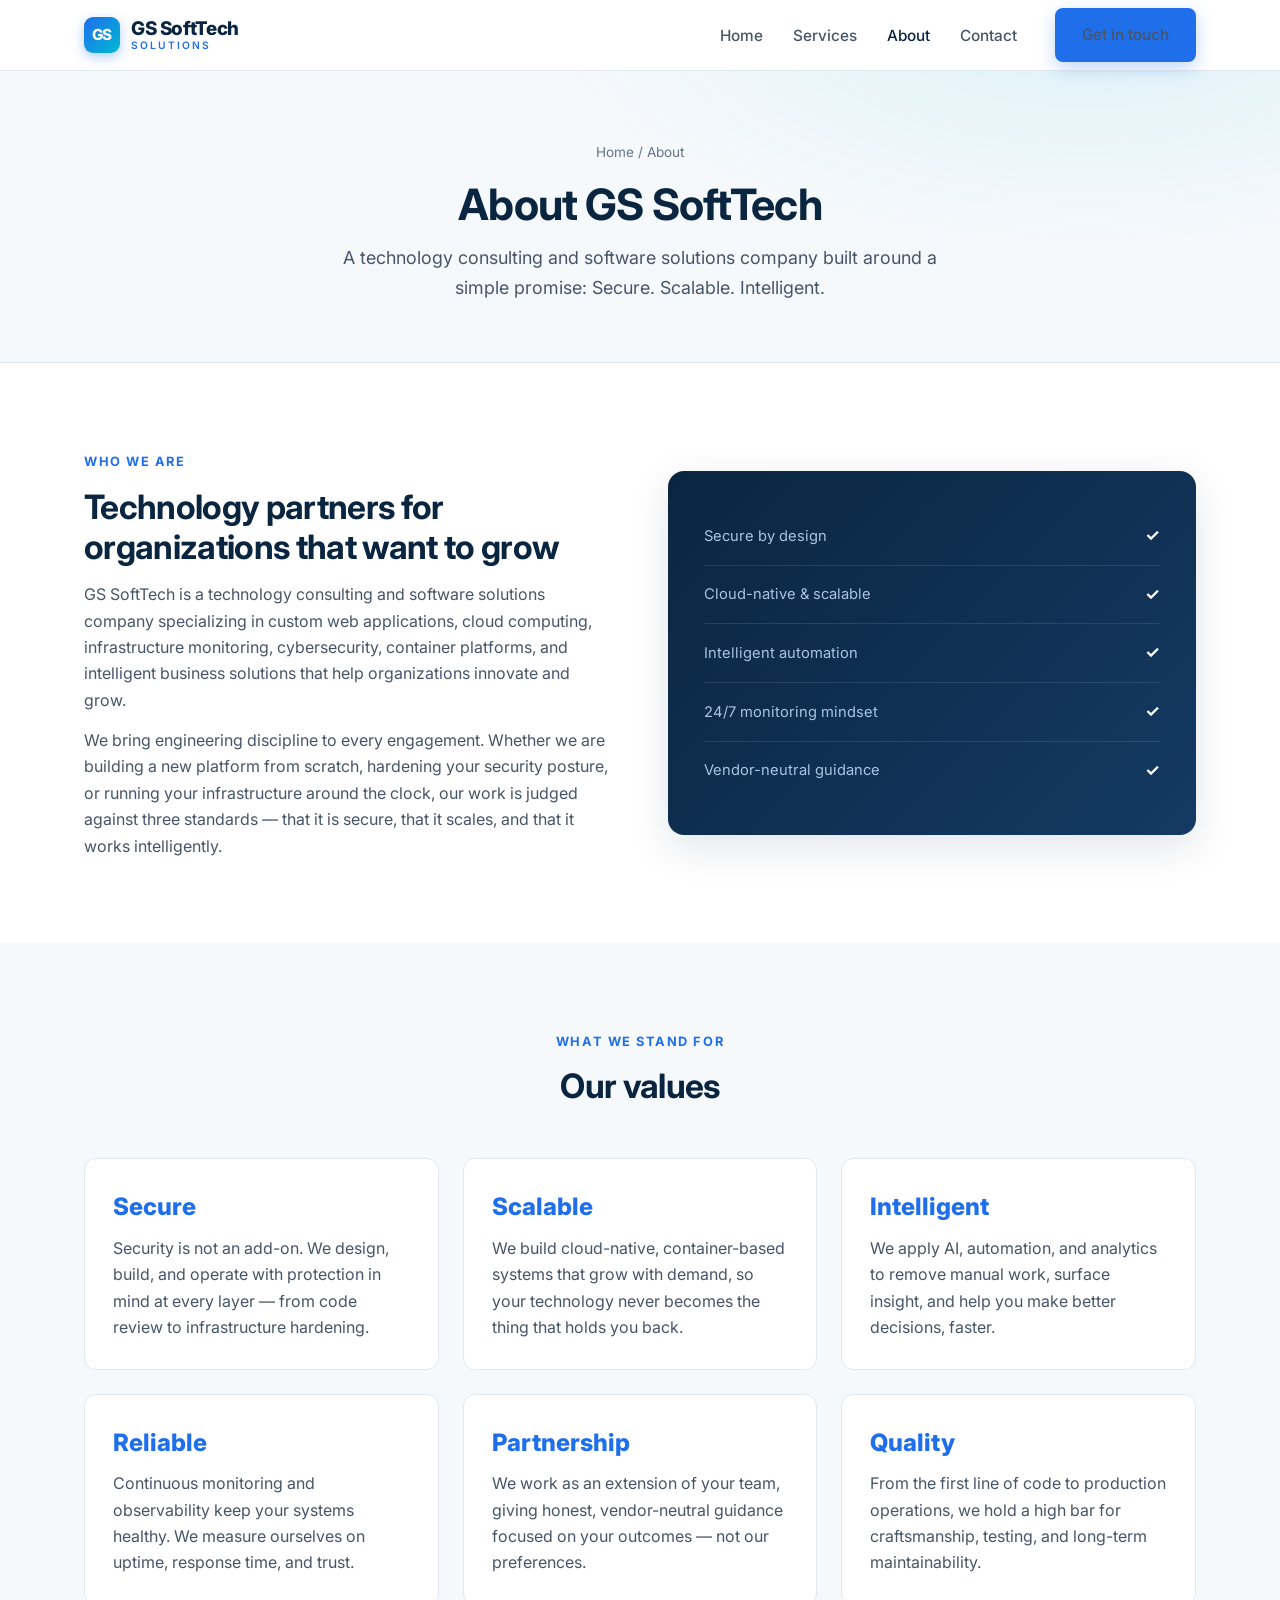
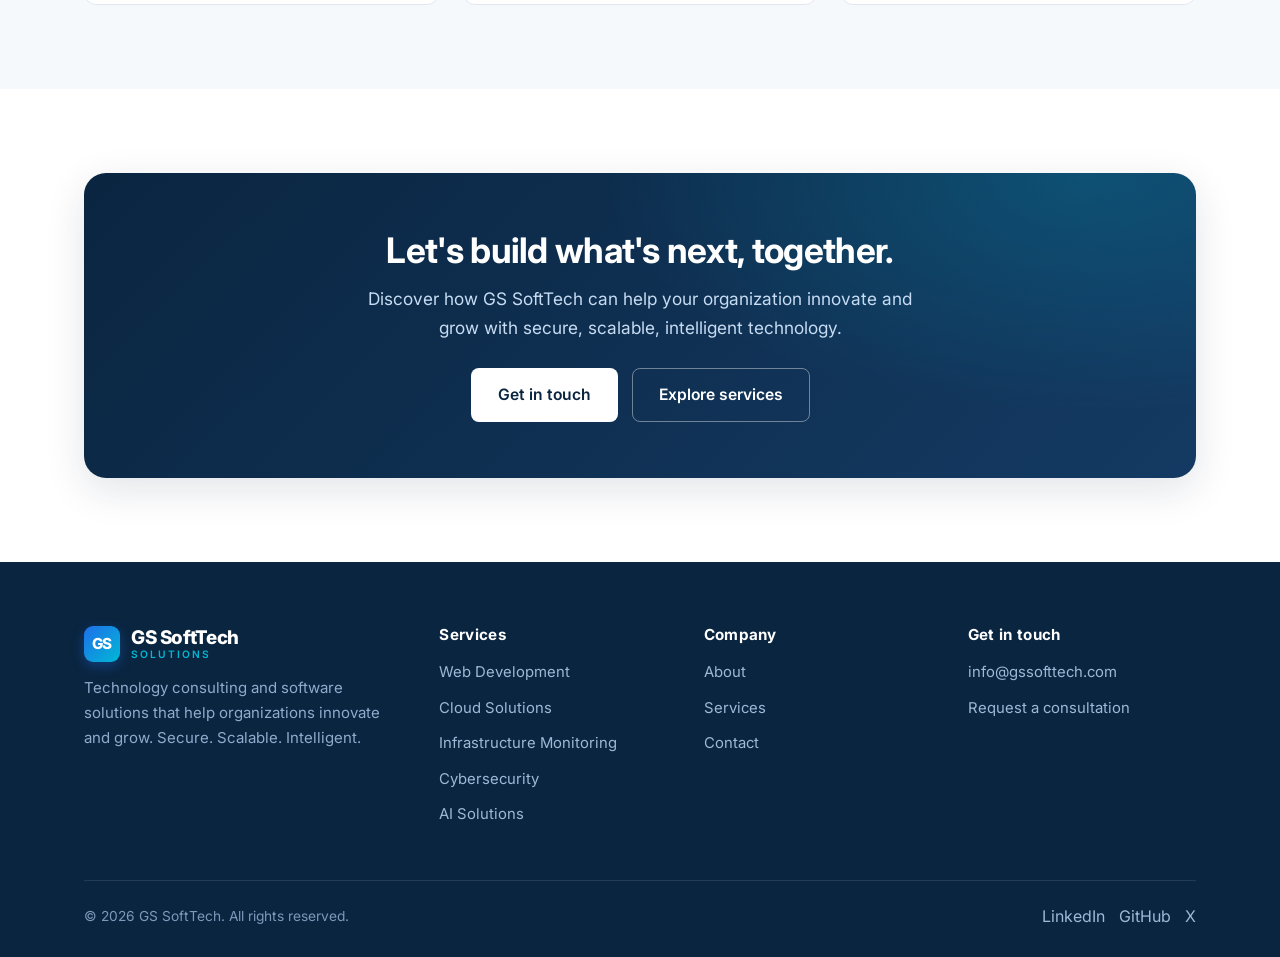
==== about.html @ 1e8122ad "Add GS SoftTech corporate website (home, services, about, contact)" ====
<!DOCTYPE html>
<html lang="en">
<head>
  <meta charset="UTF-8" />
  <meta name="viewport" content="width=device-width, initial-scale=1.0" />
  <title>About — GS SoftTech</title>
  <meta name="description" content="GS SoftTech is a technology consulting and software solutions company specializing in custom web applications, cloud computing, infrastructure monitoring, cybersecurity, container platforms, and intelligent business solutions." />
  <link rel="preconnect" href="https://fonts.googleapis.com" />
  <link rel="preconnect" href="https://fonts.gstatic.com" crossorigin />
  <link href="https://fonts.googleapis.com/css2?family=Inter:wght@400;500;600;700;800&display=swap" rel="stylesheet" />
  <link rel="stylesheet" href="styles.css" />
</head>
<body>

  <header class="site-header">
    <div class="container nav">
      <a href="index.html" class="brand"><span class="logo-mark">GS</span><span class="brand-text"><span class="brand-name">GS SoftTech</span><span class="brand-sub">Solutions</span></span></a>
      <ul class="nav-links">
        <li><a href="index.html">Home</a></li>
        <li><a href="services.html">Services</a></li>
        <li><a href="about.html">About</a></li>
        <li><a href="contact.html">Contact</a></li>
        <li class="nav-cta"><a href="contact.html" class="btn btn-primary">Get in touch</a></li>
      </ul>
      <button class="nav-toggle" aria-label="Toggle menu"><span></span><span></span><span></span></button>
    </div>
  </header>

  <section class="page-hero">
    <div class="container">
      <div class="breadcrumb"><a href="index.html">Home</a> / About</div>
      <h1>About GS SoftTech</h1>
      <p>A technology consulting and software solutions company built around a simple promise: Secure. Scalable. Intelligent.</p>
    </div>
  </section>

  <section>
    <div class="container split">
      <div class="reveal">
        <span class="eyebrow">Who we are</span>
        <h2>Technology partners for organizations that want to grow</h2>
        <p>GS SoftTech is a technology consulting and software solutions company specializing in custom web applications, cloud computing, infrastructure monitoring, cybersecurity, container platforms, and intelligent business solutions that help organizations innovate and grow.</p>
        <p style="margin-top:14px">We bring engineering discipline to every engagement. Whether we are building a new platform from scratch, hardening your security posture, or running your infrastructure around the clock, our work is judged against three standards — that it is secure, that it scales, and that it works intelligently.</p>
      </div>
      <div class="media-box reveal">
        <div class="metric"><span>Secure by design</span><b>✓</b></div>
        <div class="metric"><span>Cloud-native &amp; scalable</span><b>✓</b></div>
        <div class="metric"><span>Intelligent automation</span><b>✓</b></div>
        <div class="metric"><span>24/7 monitoring mindset</span><b>✓</b></div>
        <div class="metric"><span>Vendor-neutral guidance</span><b>✓</b></div>
      </div>
    </div>
  </section>

  <section class="bg-alt">
    <div class="container">
      <div class="section-head reveal">
        <span class="eyebrow">What we stand for</span>
        <h2>Our values</h2>
      </div>
      <div class="values">
        <div class="value reveal"><div class="vk">Secure</div><p>Security is not an add-on. We design, build, and operate with protection in mind at every layer — from code review to infrastructure hardening.</p></div>
        <div class="value reveal"><div class="vk">Scalable</div><p>We build cloud-native, container-based systems that grow with demand, so your technology never becomes the thing that holds you back.</p></div>
        <div class="value reveal"><div class="vk">Intelligent</div><p>We apply AI, automation, and analytics to remove manual work, surface insight, and help you make better decisions, faster.</p></div>
        <div class="value reveal"><div class="vk">Reliable</div><p>Continuous monitoring and observability keep your systems healthy. We measure ourselves on uptime, response time, and trust.</p></div>
        <div class="value reveal"><div class="vk">Partnership</div><p>We work as an extension of your team, giving honest, vendor-neutral guidance focused on your outcomes — not our preferences.</p></div>
        <div class="value reveal"><div class="vk">Quality</div><p>From the first line of code to production operations, we hold a high bar for craftsmanship, testing, and long-term maintainability.</p></div>
      </div>
    </div>
  </section>

  <section>
    <div class="container">
      <div class="cta-band reveal">
        <h2>Let's build what's next, together.</h2>
        <p>Discover how GS SoftTech can help your organization innovate and grow with secure, scalable, intelligent technology.</p>
        <div class="cta-actions">
          <a href="contact.html" class="btn btn-light">Get in touch</a>
          <a href="services.html" class="btn btn-outline-light">Explore services</a>
        </div>
      </div>
    </div>
  </section>

  <footer class="site-footer">
    <div class="container">
      <div class="footer-grid">
        <div>
          <a href="index.html" class="brand"><span class="logo-mark">GS</span><span class="brand-text"><span class="brand-name">GS SoftTech</span><span class="brand-sub">Solutions</span></span></a>
          <p>Technology consulting and software solutions that help organizations innovate and grow. Secure. Scalable. Intelligent.</p>
        </div>
        <div class="footer-col">
          <h4>Services</h4>
          <ul>
            <li><a href="services.html#web">Web Development</a></li>
            <li><a href="services.html#cloud">Cloud Solutions</a></li>
            <li><a href="services.html#monitoring">Infrastructure Monitoring</a></li>
            <li><a href="services.html#security">Cybersecurity</a></li>
            <li><a href="services.html#ai">AI Solutions</a></li>
          </ul>
        </div>
        <div class="footer-col">
          <h4>Company</h4>
          <ul>
            <li><a href="about.html">About</a></li>
            <li><a href="services.html">Services</a></li>
            <li><a href="contact.html">Contact</a></li>
          </ul>
        </div>
        <div class="footer-col">
          <h4>Get in touch</h4>
          <ul>
            <li><a href="mailto:info@gssofttech.com">info@gssofttech.com</a></li>
            <li><a href="contact.html">Request a consultation</a></li>
          </ul>
        </div>
      </div>
      <div class="footer-bottom">
        <p>© <span data-year>2026</span> GS SoftTech. All rights reserved.</p>
        <div class="socials">
          <a href="contact.html">LinkedIn</a>
          <a href="contact.html">GitHub</a>
          <a href="contact.html">X</a>
        </div>
      </div>
    </div>
  </footer>

  <script src="script.js"></script>
</body>
</html>
---- styles.css ----
/* GS SoftTech — Clean Corporate Theme
   Secure. Scalable. Intelligent. */

:root {
  --navy: #0a2540;
  --navy-700: #143a63;
  --blue: #1f6feb;
  --blue-600: #1a5fd0;
  --blue-50: #eaf2ff;
  --cyan: #00b8d4;
  --slate: #475569;
  --slate-light: #64748b;
  --bg: #ffffff;
  --bg-alt: #f6f9fc;
  --border: #e2e8f0;
  --text: #0f1b2d;
  --white: #ffffff;
  --radius: 12px;
  --radius-sm: 8px;
  --shadow: 0 4px 24px rgba(10, 37, 64, 0.08);
  --shadow-lg: 0 12px 40px rgba(10, 37, 64, 0.12);
  --maxw: 1160px;
  --font: "Inter", -apple-system, BlinkMacSystemFont, "Segoe UI", Roboto, Helvetica, Arial, sans-serif;
}

* { box-sizing: border-box; margin: 0; padding: 0; }

html { scroll-behavior: smooth; }

body {
  font-family: var(--font);
  color: var(--text);
  background: var(--bg);
  line-height: 1.65;
  -webkit-font-smoothing: antialiased;
}

img { max-width: 100%; display: block; }

a { color: var(--blue); text-decoration: none; transition: color .2s ease; }
a:hover { color: var(--blue-600); }

.container { width: 100%; max-width: var(--maxw); margin: 0 auto; padding: 0 24px; }

section { padding: 84px 0; }

h1, h2, h3, h4 { line-height: 1.2; color: var(--navy); font-weight: 700; letter-spacing: -0.02em; }
h2 { font-size: 2.1rem; margin-bottom: 14px; }
h3 { font-size: 1.25rem; }
p { color: var(--slate); }

.eyebrow {
  display: inline-block;
  font-size: .8rem;
  font-weight: 700;
  letter-spacing: .12em;
  text-transform: uppercase;
  color: var(--blue);
  margin-bottom: 14px;
}

.section-head { max-width: 720px; margin: 0 auto 52px; text-align: center; }
.section-head p { font-size: 1.08rem; }

/* ---------- Buttons ---------- */
.btn {
  display: inline-flex; align-items: center; gap: 8px;
  font-weight: 600; font-size: .98rem;
  padding: 13px 26px; border-radius: var(--radius-sm);
  border: 1px solid transparent; cursor: pointer;
  transition: transform .15s ease, box-shadow .2s ease, background .2s ease;
}
.btn-primary { background: var(--blue); color: #fff; box-shadow: 0 6px 18px rgba(31,111,235,.28); }
.btn-primary:hover { background: var(--blue-600); color:#fff; transform: translateY(-2px); box-shadow: 0 10px 24px rgba(31,111,235,.34); }
.btn-ghost { background: transparent; color: var(--navy); border-color: var(--border); }
.btn-ghost:hover { border-color: var(--blue); color: var(--blue); }
.btn-light { background: #fff; color: var(--navy); }
.btn-light:hover { color: var(--blue); transform: translateY(-2px); }
.btn-outline-light { background: transparent; color:#fff; border-color: rgba(255,255,255,.4); }
.btn-outline-light:hover { background: rgba(255,255,255,.12); color:#fff; }

/* ---------- Header ---------- */
.site-header {
  position: sticky; top: 0; z-index: 50;
  background: rgba(255,255,255,.85);
  backdrop-filter: saturate(180%) blur(12px);
  border-bottom: 1px solid var(--border);
}
.nav { display: flex; align-items: center; justify-content: space-between; height: 70px; }
.brand { display: flex; align-items: center; gap: 11px; font-weight: 800; color: var(--navy); font-size: 1.18rem; letter-spacing: -.02em; }
.brand:hover { color: var(--navy); }
.brand-text { display: flex; flex-direction: column; line-height: 1.04; }
.brand-name { font-size: 1.18rem; font-weight: 800; }
.brand-sub { font-size: .64rem; font-weight: 600; letter-spacing: .2em; text-transform: uppercase; color: var(--blue); margin-top: 2px; }
.site-footer .brand-sub { color: var(--cyan); }
.brand .logo-mark {
  width: 36px; height: 36px; border-radius: 9px;
  background: linear-gradient(135deg, var(--blue), var(--cyan));
  display: grid; place-items: center; color:#fff; font-weight: 800; font-size: .95rem;
  box-shadow: 0 4px 12px rgba(31,111,235,.35);
}
.nav-links { display: flex; align-items: center; gap: 30px; list-style: none; }
.nav-links a { color: var(--slate); font-weight: 500; font-size: .96rem; }
.nav-links a:hover, .nav-links a.active { color: var(--navy); }
.nav-cta { margin-left: 8px; }
.nav-toggle { display: none; background: none; border: 0; cursor: pointer; padding: 8px; }
.nav-toggle span { display: block; width: 22px; height: 2px; background: var(--navy); margin: 5px 0; transition: .3s; border-radius:2px; }

/* ---------- Hero ---------- */
.hero {
  position: relative; overflow: hidden;
  background:
    radial-gradient(1200px 500px at 80% -10%, rgba(0,184,212,.10), transparent 60%),
    radial-gradient(900px 500px at 0% 10%, rgba(31,111,235,.08), transparent 55%),
    var(--bg-alt);
  padding: 96px 0 88px;
}
.hero-grid { display: grid; grid-template-columns: 1.05fr .95fr; gap: 56px; align-items: center; }
.hero h1 { font-size: 3.25rem; line-height: 1.08; margin-bottom: 8px; }
.hero .tagline {
  font-size: 1.4rem; font-weight: 700; margin: 8px 0 18px;
  background: linear-gradient(90deg, var(--blue), var(--cyan));
  -webkit-background-clip: text; background-clip: text; -webkit-text-fill-color: transparent;
}
.hero p.lead { font-size: 1.12rem; color: var(--slate); max-width: 540px; margin-bottom: 30px; }
.hero-actions { display: flex; gap: 14px; flex-wrap: wrap; }
.hero-stats { display: flex; gap: 34px; margin-top: 40px; }
.hero-stats .stat strong { display:block; font-size: 1.7rem; color: var(--navy); font-weight: 800; }
.hero-stats .stat span { font-size: .85rem; color: var(--slate-light); }

/* Hero visual card */
.hero-visual {
  position: relative; background: var(--navy); border-radius: 18px; padding: 26px;
  box-shadow: var(--shadow-lg); color: #cde0f5;
}
.hero-visual .vcard-top { display:flex; align-items:center; gap:8px; margin-bottom: 18px; }
.hero-visual .dot { width: 11px; height: 11px; border-radius: 50%; background:#37557a; }
.hero-visual .dot.g { background:#2ecc71; } .hero-visual .dot.y { background:#f1c40f; } .hero-visual .dot.r { background:#e74c3c; }
.code-line { font-family: "SF Mono", ui-monospace, Menlo, monospace; font-size: .82rem; line-height: 1.9; color:#9db8d6; }
.code-line .k { color:#7ee7ff; } .code-line .s { color:#9be39b; } .code-line .m { color:#5e7ea8; }
.hero-badges { display:flex; gap:10px; flex-wrap:wrap; margin-top: 18px; }
.hero-badges span { font-size:.74rem; font-weight:600; padding:6px 11px; border-radius:99px; background: rgba(255,255,255,.08); color:#bcd5f2; border:1px solid rgba(255,255,255,.12); }

/* ---------- Trust bar ---------- */
.trust { padding: 34px 0; border-bottom: 1px solid var(--border); background:#fff; }
.trust-inner { display:flex; align-items:center; justify-content:center; gap: 46px; flex-wrap: wrap; }
.trust p { font-size:.8rem; letter-spacing:.1em; text-transform:uppercase; color: var(--slate-light); font-weight:600; }
.trust .pill { font-weight:700; color: var(--navy-700); opacity:.7; font-size: 1.02rem; }

/* ---------- Cards / services ---------- */
.bg-alt { background: var(--bg-alt); }
.grid-3 { display: grid; grid-template-columns: repeat(3, 1fr); gap: 24px; }
.grid-2 { display: grid; grid-template-columns: repeat(2, 1fr); gap: 24px; }

.card {
  background: #fff; border: 1px solid var(--border); border-radius: var(--radius);
  padding: 30px 26px; transition: transform .2s ease, box-shadow .2s ease, border-color .2s ease;
}
.card:hover { transform: translateY(-4px); box-shadow: var(--shadow); border-color: #cfe0f7; }
.card .icon {
  width: 50px; height: 50px; border-radius: 12px; display: grid; place-items: center;
  background: var(--blue-50); color: var(--blue); margin-bottom: 18px;
}
.card .icon svg { width: 26px; height: 26px; }
.card h3 { margin-bottom: 9px; }
.card p { font-size: .96rem; }
.card .more { display:inline-block; margin-top:14px; font-weight:600; font-size:.9rem; }

/* ---------- Feature split ---------- */
.split { display: grid; grid-template-columns: 1fr 1fr; gap: 56px; align-items: center; }
.feature-list { list-style: none; margin-top: 22px; }
.feature-list li { display: flex; gap: 13px; padding: 11px 0; align-items: flex-start; }
.feature-list .tick {
  flex: none; width: 24px; height: 24px; border-radius: 50%; background: var(--blue-50); color: var(--blue);
  display: grid; place-items: center; font-size: .8rem; font-weight: 800; margin-top: 2px;
}
.feature-list li strong { color: var(--navy); }
.media-box {
  background: linear-gradient(135deg, var(--navy), var(--navy-700));
  border-radius: 16px; padding: 36px; color: #cfe0f5; box-shadow: var(--shadow-lg);
}
.media-box .metric { display:flex; justify-content:space-between; align-items:center; padding:15px 0; border-bottom:1px solid rgba(255,255,255,.1); }
.media-box .metric:last-child { border-bottom:0; }
.media-box .metric span { font-size:.92rem; color:#a9c4e3; }
.media-box .metric b { color:#fff; font-size:1.05rem; }
.media-box .bar { height:7px; border-radius:99px; background:rgba(255,255,255,.12); margin-top:6px; overflow:hidden; width:120px; }
.media-box .bar i { display:block; height:100%; background:linear-gradient(90deg,var(--cyan),var(--blue)); border-radius:99px; }

/* ---------- Steps ---------- */
.steps { counter-reset: step; display:grid; grid-template-columns: repeat(4,1fr); gap:24px; }
.step { position:relative; padding-top: 8px; }
.step .num {
  width:42px;height:42px;border-radius:50%;background:var(--navy);color:#fff;display:grid;place-items:center;
  font-weight:800; margin-bottom:14px;
}
.step h3 { font-size:1.08rem; margin-bottom:6px; }
.step p { font-size:.92rem; }

/* ---------- CTA band ---------- */
.cta-band {
  background:
    radial-gradient(800px 400px at 90% 0%, rgba(0,184,212,.22), transparent 60%),
    linear-gradient(135deg, var(--navy), var(--navy-700));
  border-radius: 22px; padding: 56px; text-align: center; color: #fff; box-shadow: var(--shadow-lg);
}
.cta-band h2 { color:#fff; font-size: 2.2rem; }
.cta-band p { color: #c7dcf3; max-width: 560px; margin: 12px auto 26px; font-size: 1.08rem; }
.cta-actions { display:flex; gap:14px; justify-content:center; flex-wrap:wrap; }

/* ---------- Page hero (inner pages) ---------- */
.page-hero {
  background:
    radial-gradient(900px 400px at 85% -20%, rgba(0,184,212,.10), transparent 60%),
    var(--bg-alt);
  padding: 70px 0 60px; text-align:center; border-bottom:1px solid var(--border);
}
.page-hero h1 { font-size: 2.7rem; margin-bottom: 12px; }
.page-hero p { font-size: 1.12rem; max-width: 640px; margin: 0 auto; }
.breadcrumb { font-size:.85rem; color: var(--slate-light); margin-bottom: 16px; }
.breadcrumb a { color: var(--slate-light); }

/* ---------- Service detail rows ---------- */
.svc-detail { display:grid; grid-template-columns: 64px 1fr; gap: 22px; padding: 30px; border:1px solid var(--border); border-radius: var(--radius); background:#fff; transition: box-shadow .2s, border-color .2s; }
.svc-detail:hover { box-shadow: var(--shadow); border-color:#cfe0f7; }
.svc-detail .icon { width:56px;height:56px;border-radius:13px;background:var(--blue-50);color:var(--blue);display:grid;place-items:center; }
.svc-detail .icon svg { width:28px;height:28px; }
.svc-detail h3 { margin-bottom: 8px; }
.svc-detail ul { margin: 12px 0 0; padding-left: 18px; color: var(--slate); font-size:.95rem; }
.svc-detail ul li { margin: 4px 0; }

/* ---------- About ---------- */
.values { display:grid; grid-template-columns: repeat(3,1fr); gap:24px; }
.value { padding: 28px; border-radius: var(--radius); background:#fff; border:1px solid var(--border); }
.value .vk { font-size:1.5rem; font-weight:800; color:var(--blue); margin-bottom:8px; }

/* ---------- Contact ---------- */
.contact-grid { display:grid; grid-template-columns: 1fr 1fr; gap: 48px; align-items:start; }
.contact-info .info-item { display:flex; gap:14px; align-items:flex-start; margin-bottom: 24px; }
.contact-info .info-item .icon { width:44px;height:44px;border-radius:11px;background:var(--blue-50);color:var(--blue);display:grid;place-items:center;flex:none; }
.contact-info .info-item h4 { color:var(--navy); font-size:1rem; margin-bottom:2px; }
.contact-info .info-item p, .contact-info .info-item a { color: var(--slate); font-size:.96rem; }

.form-card { background:#fff; border:1px solid var(--border); border-radius: var(--radius); padding: 32px; box-shadow: var(--shadow); }
.form-row { display:grid; grid-template-columns:1fr 1fr; gap:16px; }
.field { margin-bottom: 18px; }
.field label { display:block; font-size:.88rem; font-weight:600; color:var(--navy); margin-bottom:7px; }
.field input, .field select, .field textarea {
  width:100%; padding:12px 14px; border:1px solid var(--border); border-radius: var(--radius-sm);
  font-family: var(--font); font-size:.96rem; color:var(--text); background:#fcfdff; transition:border-color .2s, box-shadow .2s;
}
.field input:focus, .field select:focus, .field textarea:focus { outline:none; border-color:var(--blue); box-shadow:0 0 0 3px rgba(31,111,235,.12); }
.field textarea { resize: vertical; min-height: 120px; }
.form-note { font-size:.85rem; color:var(--slate-light); margin-top:6px; }
.form-success { display:none; padding:14px 16px; border-radius:var(--radius-sm); background:#e7f7ee; color:#15803d; font-weight:600; font-size:.95rem; margin-bottom:18px; border:1px solid #b7e4c7; }

/* ---------- Footer ---------- */
.site-footer { background: var(--navy); color: #b6cae3; padding: 64px 0 28px; }
.footer-grid { display:grid; grid-template-columns: 1.4fr 1fr 1fr 1fr; gap: 36px; }
.site-footer .brand { color:#fff; margin-bottom:14px; }
.site-footer p { color:#90aacb; font-size:.94rem; max-width: 300px; }
.footer-col h4 { color:#fff; font-size:.95rem; margin-bottom:14px; letter-spacing:.02em; }
.footer-col ul { list-style:none; }
.footer-col li { margin: 9px 0; }
.footer-col a { color:#9fb8d6; font-size:.93rem; }
.footer-col a:hover { color:#fff; }
.footer-bottom { margin-top: 44px; padding-top: 22px; border-top:1px solid rgba(255,255,255,.1); display:flex; justify-content:space-between; align-items:center; flex-wrap:wrap; gap:12px; }
.footer-bottom p { color:#7e98ba; font-size:.86rem; }
.footer-bottom .socials { display:flex; gap:14px; }
.footer-bottom .socials a { color:#9fb8d6; }

/* ---------- Reveal animation ---------- */
.reveal { opacity:0; transform: translateY(18px); transition: opacity .6s ease, transform .6s ease; }
.reveal.in { opacity:1; transform:none; }

/* ---------- Responsive ---------- */
@media (max-width: 900px) {
  .hero-grid, .split, .contact-grid { grid-template-columns: 1fr; }
  .hero-visual { order:-1; }
  .grid-3, .steps, .values { grid-template-columns: 1fr 1fr; }
  .footer-grid { grid-template-columns: 1fr 1fr; }
  h2 { font-size: 1.8rem; }
  .hero h1 { font-size: 2.5rem; }
}
@media (max-width: 640px) {
  section { padding: 60px 0; }
  .nav-links {
    position: fixed; inset: 70px 0 auto 0; flex-direction: column; gap: 0;
    background:#fff; border-bottom:1px solid var(--border); padding: 8px 24px 18px;
    transform: translateY(-130%); transition: transform .3s ease; box-shadow: var(--shadow);
  }
  .nav-links.open { transform: translateY(0); }
  .nav-links li { width:100%; }
  .nav-links a { display:block; padding:13px 0; border-bottom:1px solid var(--border); }
  .nav-cta { padding: 13px 0 0; }
  .nav-toggle { display:block; }
  .grid-3, .grid-2, .steps, .values, .form-row, .footer-grid { grid-template-columns: 1fr; }
  .hero-stats { gap: 22px; }
  .cta-band, .form-card { padding: 32px 22px; }
  .hero h1 { font-size: 2.15rem; }
}
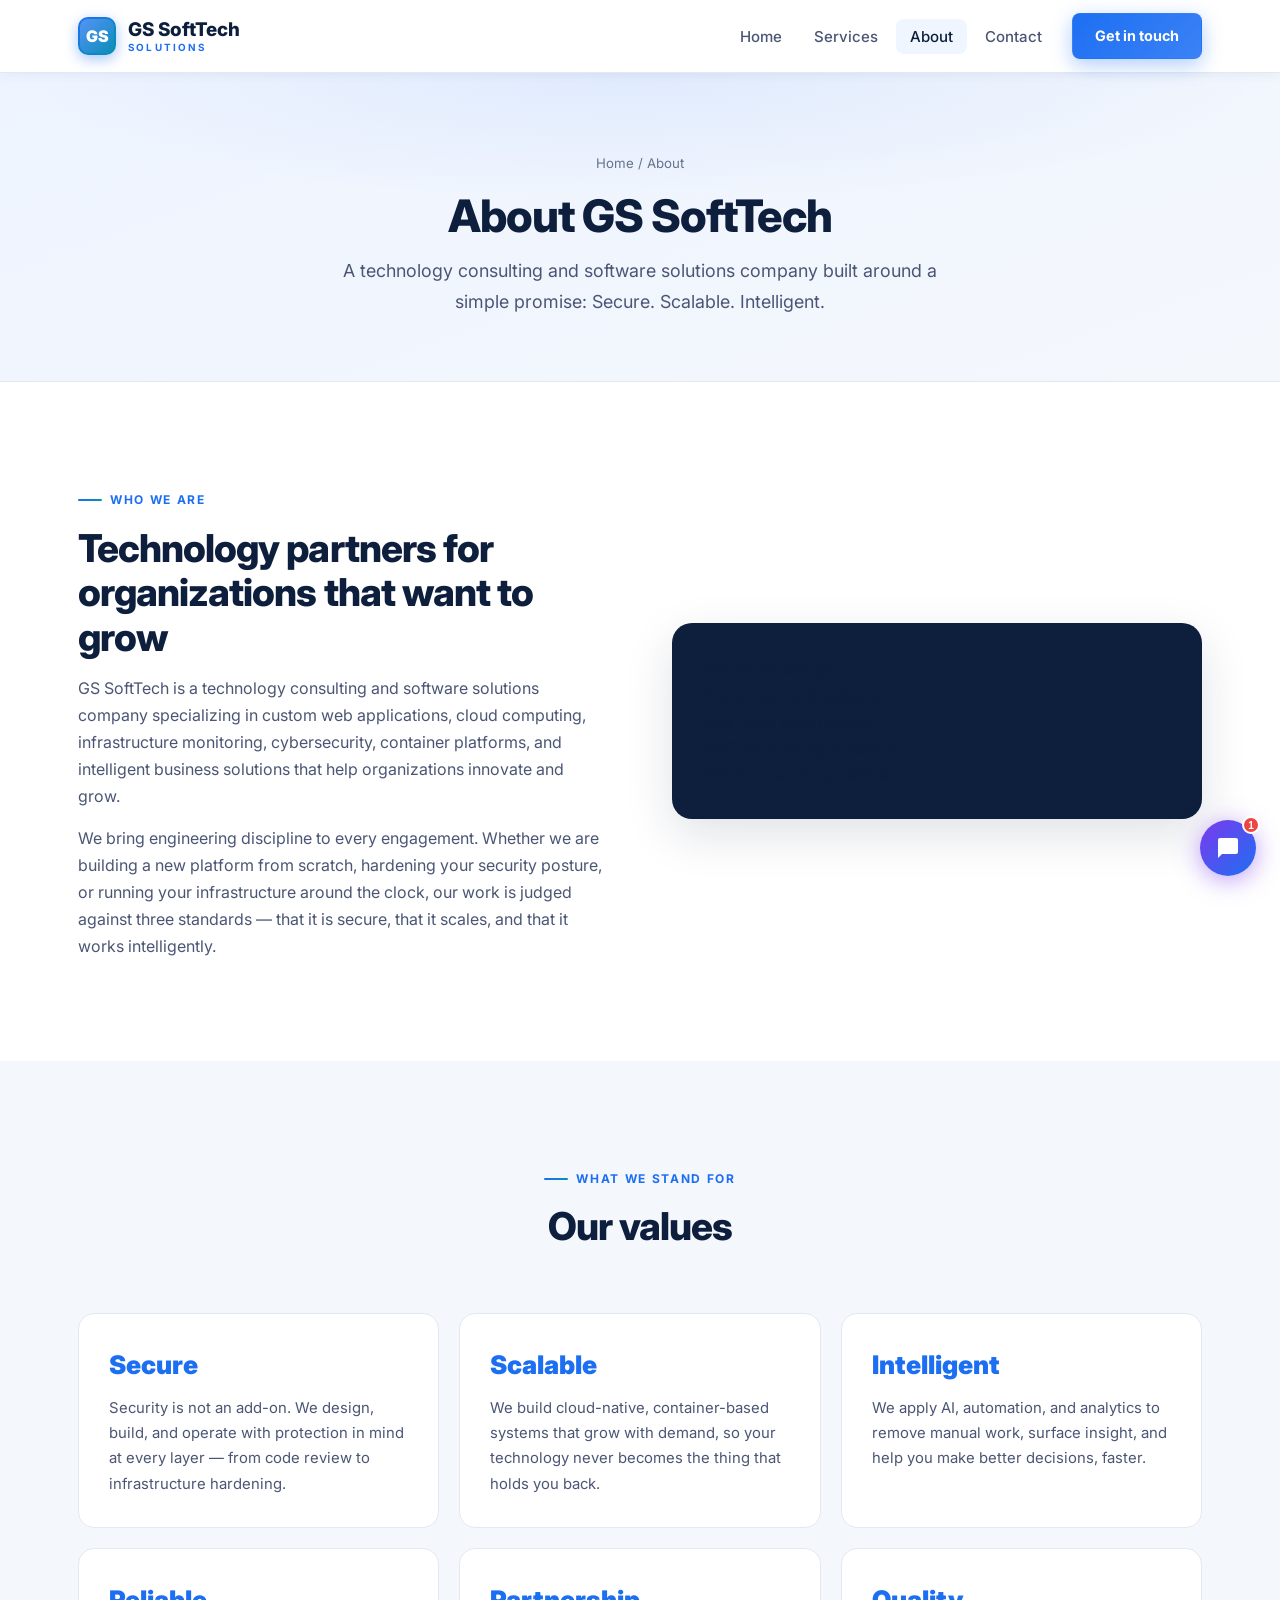
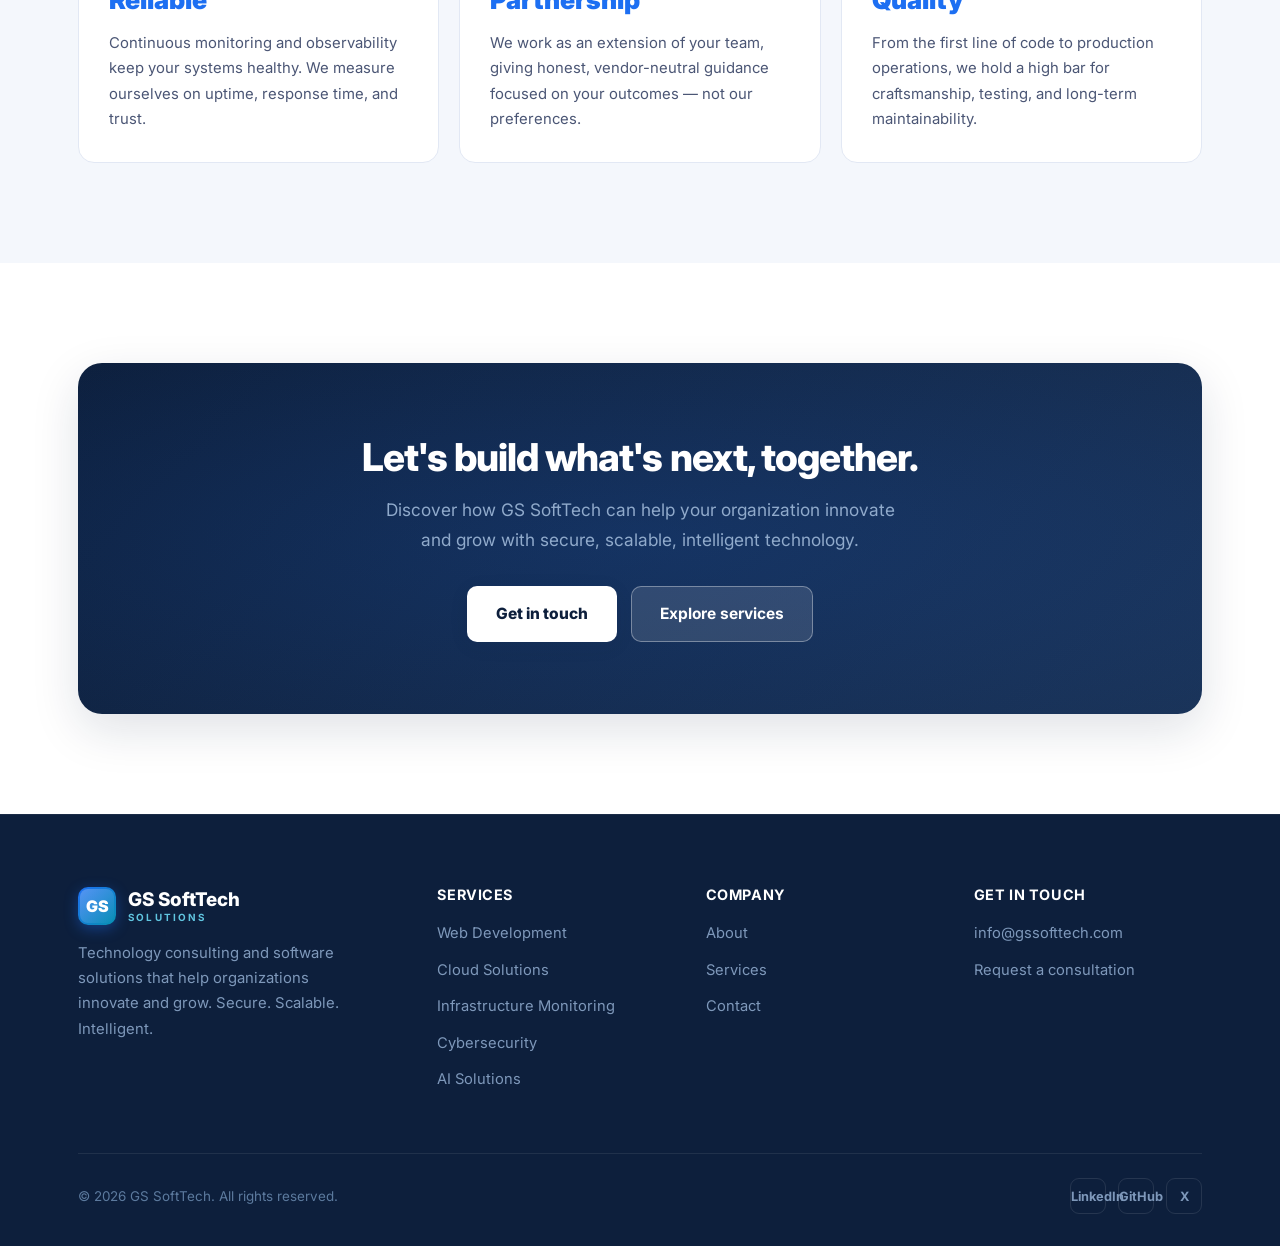
==== commit 024d009f: "Add chatbot widget — floating bubble, keyword responses, quick replies, all pages Co-Authored-By: Cl" ====
--- a/about.html
+++ b/about.html
@@ -127,5 +127,6 @@
   </footer>
 
   <script src="script.js"></script>
+<script src="chatbot.js"></script>
 </body>
 </html>
--- a/styles.css
+++ b/styles.css
@@ -1,30 +1,33 @@
-/* GS SoftTech — Clean Corporate Theme
-   Secure. Scalable. Intelligent. */
+/* GS SoftTech — Light Interactive Theme */
 
 :root {
-  --navy: #0a2540;
-  --navy-700: #143a63;
-  --blue: #1f6feb;
-  --blue-600: #1a5fd0;
-  --blue-50: #eaf2ff;
-  --cyan: #00b8d4;
-  --slate: #475569;
+  --navy: #0d1f3c;
+  --navy-700: #1a3358;
+  --blue: #1d6ff2;
+  --blue-light: #3b82f6;
+  --blue-50: #eff6ff;
+  --blue-100: #dbeafe;
+  --cyan: #0891b2;
+  --purple: #7c3aed;
+  --green: #16a34a;
+  --slate: #4b5675;
   --slate-light: #64748b;
   --bg: #ffffff;
-  --bg-alt: #f6f9fc;
-  --border: #e2e8f0;
-  --text: #0f1b2d;
+  --bg-alt: #f4f7fc;
+  --border: #e2e8f4;
+  --border-glow: rgba(29,111,242,.3);
+  --text: #0d1f3c;
   --white: #ffffff;
-  --radius: 12px;
-  --radius-sm: 8px;
-  --shadow: 0 4px 24px rgba(10, 37, 64, 0.08);
-  --shadow-lg: 0 12px 40px rgba(10, 37, 64, 0.12);
-  --maxw: 1160px;
+  --radius: 16px;
+  --radius-sm: 10px;
+  --shadow: 0 4px 20px rgba(13,31,60,.07);
+  --shadow-md: 0 8px 30px rgba(13,31,60,.1);
+  --shadow-lg: 0 16px 48px rgba(13,31,60,.13);
+  --maxw: 1180px;
   --font: "Inter", -apple-system, BlinkMacSystemFont, "Segoe UI", Roboto, Helvetica, Arial, sans-serif;
 }
 
 * { box-sizing: border-box; margin: 0; padding: 0; }
-
 html { scroll-behavior: smooth; }
 
 body {
@@ -33,268 +36,1113 @@
   background: var(--bg);
   line-height: 1.65;
   -webkit-font-smoothing: antialiased;
+  overflow-x: hidden;
+}
+
+/* Scroll progress */
+#scroll-progress {
+  position: fixed; top: 0; left: 0; height: 3px; z-index: 200;
+  background: linear-gradient(90deg, var(--blue), var(--cyan));
+  width: 0%; transition: width .1s linear;
+  box-shadow: 0 0 8px rgba(29,111,242,.4);
 }
 
 img { max-width: 100%; display: block; }
-
-a { color: var(--blue); text-decoration: none; transition: color .2s ease; }
-a:hover { color: var(--blue-600); }
-
-.container { width: 100%; max-width: var(--maxw); margin: 0 auto; padding: 0 24px; }
-
-section { padding: 84px 0; }
-
-h1, h2, h3, h4 { line-height: 1.2; color: var(--navy); font-weight: 700; letter-spacing: -0.02em; }
-h2 { font-size: 2.1rem; margin-bottom: 14px; }
-h3 { font-size: 1.25rem; }
-p { color: var(--slate); }
+a { color: var(--blue); text-decoration: none; transition: color .2s; }
+a:hover { color: var(--cyan); }
+
+.container { width: 100%; max-width: var(--maxw); margin: 0 auto; padding: 0 28px; }
+section { padding: 100px 0; }
+
+h1,h2,h3,h4 { line-height: 1.15; color: var(--navy); font-weight: 800; letter-spacing: -.025em; }
+h2 { font-size: 2.4rem; margin-bottom: 16px; }
+h3 { font-size: 1.28rem; }
+p { color: var(--slate); line-height: 1.7; }
 
 .eyebrow {
-  display: inline-block;
-  font-size: .8rem;
-  font-weight: 700;
-  letter-spacing: .12em;
-  text-transform: uppercase;
-  color: var(--blue);
-  margin-bottom: 14px;
-}
-
-.section-head { max-width: 720px; margin: 0 auto 52px; text-align: center; }
-.section-head p { font-size: 1.08rem; }
-
-/* ---------- Buttons ---------- */
+  display: inline-flex; align-items: center; gap: 8px;
+  font-size: .75rem; font-weight: 700; letter-spacing: .14em;
+  text-transform: uppercase; color: var(--blue);
+  margin-bottom: 16px;
+}
+.eyebrow::before {
+  content: ''; display: block; width: 24px; height: 2px;
+  background: linear-gradient(90deg, var(--blue), var(--cyan));
+  border-radius: 2px;
+}
+
+.section-head { max-width: 700px; margin: 0 auto 64px; text-align: center; }
+.section-head p { font-size: 1.1rem; margin-top: 12px; }
+
+/* ── Buttons ── */
 .btn {
   display: inline-flex; align-items: center; gap: 8px;
-  font-weight: 600; font-size: .98rem;
-  padding: 13px 26px; border-radius: var(--radius-sm);
-  border: 1px solid transparent; cursor: pointer;
-  transition: transform .15s ease, box-shadow .2s ease, background .2s ease;
-}
-.btn-primary { background: var(--blue); color: #fff; box-shadow: 0 6px 18px rgba(31,111,235,.28); }
-.btn-primary:hover { background: var(--blue-600); color:#fff; transform: translateY(-2px); box-shadow: 0 10px 24px rgba(31,111,235,.34); }
-.btn-ghost { background: transparent; color: var(--navy); border-color: var(--border); }
+  font-weight: 700; font-size: .97rem; padding: 14px 28px;
+  border-radius: var(--radius-sm); border: 1px solid transparent;
+  cursor: pointer; position: relative; overflow: hidden;
+  transition: transform .2s ease, box-shadow .3s ease;
+}
+.btn::after {
+  content: ''; position: absolute; inset: 0;
+  background: linear-gradient(135deg, rgba(255,255,255,.18), transparent);
+  opacity: 0; transition: opacity .2s;
+}
+.btn:hover::after { opacity: 1; }
+.btn:hover { transform: translateY(-3px); }
+.btn:active { transform: translateY(-1px); }
+
+.btn-primary {
+  background: linear-gradient(135deg, var(--blue), var(--blue-light));
+  color: #fff;
+  box-shadow: 0 6px 20px rgba(29,111,242,.35);
+}
+.btn-primary:hover { box-shadow: 0 10px 28px rgba(29,111,242,.45); color: #fff; }
+
+.btn-ghost {
+  background: var(--white);
+  color: var(--navy);
+  border-color: var(--border);
+  box-shadow: var(--shadow);
+}
 .btn-ghost:hover { border-color: var(--blue); color: var(--blue); }
-.btn-light { background: #fff; color: var(--navy); }
-.btn-light:hover { color: var(--blue); transform: translateY(-2px); }
-.btn-outline-light { background: transparent; color:#fff; border-color: rgba(255,255,255,.4); }
-.btn-outline-light:hover { background: rgba(255,255,255,.12); color:#fff; }
-
-/* ---------- Header ---------- */
+
+.btn-light { background: var(--white); color: var(--navy); font-weight: 800; box-shadow: var(--shadow); }
+.btn-light:hover { box-shadow: var(--shadow-md); color: var(--blue); }
+
+.btn-outline-light {
+  background: rgba(255,255,255,.12); color: var(--white);
+  border-color: rgba(255,255,255,.35);
+}
+.btn-outline-light:hover { background: rgba(255,255,255,.22); border-color: rgba(255,255,255,.6); color: var(--white); }
+
+/* ── Header ── */
 .site-header {
-  position: sticky; top: 0; z-index: 50;
-  background: rgba(255,255,255,.85);
-  backdrop-filter: saturate(180%) blur(12px);
+  position: sticky; top: 0; z-index: 100;
+  background: rgba(255,255,255,.92);
+  backdrop-filter: saturate(180%) blur(16px);
   border-bottom: 1px solid var(--border);
-}
-.nav { display: flex; align-items: center; justify-content: space-between; height: 70px; }
-.brand { display: flex; align-items: center; gap: 11px; font-weight: 800; color: var(--navy); font-size: 1.18rem; letter-spacing: -.02em; }
+  box-shadow: 0 1px 12px rgba(13,31,60,.06);
+  transition: background .3s;
+}
+.nav { display: flex; align-items: center; justify-content: space-between; height: 72px; }
+
+.brand { display: flex; align-items: center; gap: 12px; font-weight: 800; color: var(--navy); }
 .brand:hover { color: var(--navy); }
-.brand-text { display: flex; flex-direction: column; line-height: 1.04; }
-.brand-name { font-size: 1.18rem; font-weight: 800; }
-.brand-sub { font-size: .64rem; font-weight: 600; letter-spacing: .2em; text-transform: uppercase; color: var(--blue); margin-top: 2px; }
-.site-footer .brand-sub { color: var(--cyan); }
-.brand .logo-mark {
-  width: 36px; height: 36px; border-radius: 9px;
+.brand-text { display: flex; flex-direction: column; line-height: 1.05; }
+.brand-name { font-size: 1.18rem; font-weight: 800; color: var(--navy); }
+.brand-sub { font-size: .62rem; font-weight: 700; letter-spacing: .22em; text-transform: uppercase; color: var(--blue); margin-top: 2px; }
+.logo-mark {
+  width: 38px; height: 38px; border-radius: 10px; display: grid; place-items: center;
+  color: #fff; font-weight: 900; font-size: 1rem;
   background: linear-gradient(135deg, var(--blue), var(--cyan));
-  display: grid; place-items: center; color:#fff; font-weight: 800; font-size: .95rem;
-  box-shadow: 0 4px 12px rgba(31,111,235,.35);
-}
-.nav-links { display: flex; align-items: center; gap: 30px; list-style: none; }
-.nav-links a { color: var(--slate); font-weight: 500; font-size: .96rem; }
-.nav-links a:hover, .nav-links a.active { color: var(--navy); }
-.nav-cta { margin-left: 8px; }
-.nav-toggle { display: none; background: none; border: 0; cursor: pointer; padding: 8px; }
-.nav-toggle span { display: block; width: 22px; height: 2px; background: var(--navy); margin: 5px 0; transition: .3s; border-radius:2px; }
-
-/* ---------- Hero ---------- */
+  box-shadow: 0 4px 14px rgba(29,111,242,.4);
+  position: relative;
+}
+.logo-mark::after {
+  content: ''; position: absolute; inset: 2px; border-radius: 8px;
+  background: linear-gradient(135deg, rgba(255,255,255,.25), transparent);
+}
+
+.nav-links { display: flex; align-items: center; gap: 4px; list-style: none; }
+.nav-links a {
+  color: var(--slate); font-weight: 500; font-size: .94rem;
+  padding: 8px 14px; border-radius: 8px; transition: background .2s, color .2s;
+}
+.nav-links a:hover, .nav-links a.active { color: var(--navy); background: var(--blue-50); }
+.nav-cta { margin-left: 12px; flex-shrink: 0; }
+.nav-links .nav-cta a.btn,
+.nav-links .nav-cta a.btn:hover,
+.nav-links .nav-cta a.btn:active { white-space: nowrap; padding: 10px 22px; font-size: .9rem; color: #fff !important; font-weight: 700; background: linear-gradient(135deg, var(--blue), var(--blue-light)); }
+.nav-toggle { display: none; background: none; border: 1px solid var(--border); cursor: pointer; padding: 8px; border-radius: 8px; }
+.nav-toggle span { display: block; width: 20px; height: 2px; background: var(--navy); margin: 4px 0; transition: .3s; border-radius: 2px; }
+
+/* ── Ticker Bar ── */
+.ticker-bar {
+  background: var(--navy);
+  overflow: hidden;
+  white-space: nowrap;
+  border-bottom: 1px solid rgba(255,255,255,.08);
+  padding: 0;
+  height: 38px;
+  display: flex;
+  align-items: center;
+}
+.ticker-track {
+  display: inline-flex;
+  align-items: center;
+  gap: 0;
+  animation: ticker-scroll 35s linear infinite;
+  will-change: transform;
+}
+.ticker-bar:hover .ticker-track { animation-play-state: paused; }
+.ticker-item {
+  font-size: .78rem;
+  font-weight: 600;
+  letter-spacing: .04em;
+  color: rgba(255,255,255,.88);
+  padding: 0 18px;
+  white-space: nowrap;
+}
+.ticker-sep {
+  color: var(--blue-light);
+  font-size: .8rem;
+  opacity: .6;
+  flex-shrink: 0;
+}
+@keyframes ticker-scroll {
+  0%   { transform: translateX(0); }
+  100% { transform: translateX(-50%); }
+}
+
+/* ── Hero ── */
 .hero {
+  position: relative; overflow: hidden; min-height: 100vh;
+  display: flex; align-items: center;
+  background: #12003a;
+  padding: 40px 0 80px;
+}
+
+.hero-bg {
+  position: absolute; inset: 0; z-index: 0;
+}
+.hero-bg::before {
+  content: ''; position: absolute; inset: 0;
+  background-image: url('assets/hero-circuit.jpg');
+  background-size: cover;
+  background-position: center;
+  opacity: 0.28;
+}
+.hero-bg::after {
+  content: ''; position: absolute; inset: 0;
+  background: linear-gradient(125deg,
+    rgba(80,0,160,.82) 0%,
+    rgba(40,0,100,.70) 30%,
+    rgba(10,30,120,.65) 60%,
+    rgba(0,80,200,.72) 100%);
+}
+
+/* Glowing cloud — left side behind hero text */
+.hero-cloud-glow {
+  position: absolute; z-index: 1;
+  top: 50%; left: 0;
+  transform: translateY(-50%);
+  width: 48%; max-width: 580px; height: auto;
+  aspect-ratio: 3/2;
+  pointer-events: none;
+}
+.hero-cloud-glow svg {
+  width: 100%; height: 100%;
+  filter: drop-shadow(0 0 60px rgba(0,220,255,.6)) drop-shadow(0 0 120px rgba(0,180,255,.35));
+  opacity: 0.4;
+}
+
+.orb {
+  position: absolute; border-radius: 50%; filter: blur(70px); z-index: 0;
+  animation: orbFloat 8s ease-in-out infinite;
+}
+.orb-1 { width: 400px; height: 400px; background: rgba(29,111,242,.1); top: -80px; right: 10%; }
+.orb-2 { width: 300px; height: 300px; background: rgba(124,58,237,.07); bottom: 0; left: 5%; animation-delay: -3s; }
+.orb-3 { width: 200px; height: 200px; background: rgba(8,145,178,.08); top: 40%; right: 25%; animation-delay: -6s; }
+
+@keyframes orbFloat {
+  0%,100% { transform: translateY(0) scale(1); }
+  50% { transform: translateY(-28px) scale(1.05); }
+}
+
+#hero-canvas { position: absolute; inset: 0; z-index: 0; }
+
+.hero-grid {
+  position: relative; z-index: 1;
+  display: grid; grid-template-columns: 1fr 1fr; gap: 64px; align-items: center;
+  width: 100%; max-width: var(--maxw); margin: 0 auto; padding: 0 28px;
+}
+
+.hero-badge {
+  display: inline-flex; align-items: center; gap: 8px;
+  background: rgba(29,111,242,.18); border: 1px solid rgba(29,111,242,.4);
+  color: #93c5fd; font-size: .78rem; font-weight: 700;
+  padding: 6px 14px; border-radius: 99px; letter-spacing: .06em;
+  margin-bottom: 24px;
+}
+.hero-badge .dot { width: 6px; height: 6px; border-radius: 50%; background: var(--blue); animation: blink 1.5s ease-in-out infinite; }
+@keyframes blink { 0%,100%{opacity:1;} 50%{opacity:.3;} }
+
+.hero h1 {
+  font-size: 4rem; line-height: 1.05; margin-bottom: 12px;
+  background: linear-gradient(135deg, #ffffff 40%, #60a5fa 100%);
+  -webkit-background-clip: text; background-clip: text; -webkit-text-fill-color: transparent;
+}
+.hero .tagline {
+  font-size: 1.5rem; font-weight: 700; margin-bottom: 20px;
+  color: rgba(255,255,255,.85); min-height: 2.4rem;
+}
+.tagline-cursor { display: inline-block; width: 2px; height: 1.2em; background: var(--blue); margin-left: 4px; vertical-align: middle; animation: blink .8s step-end infinite; }
+.hero p.lead { font-size: 1.1rem; color: rgba(255,255,255,.65); max-width: 500px; margin-bottom: 36px; line-height: 1.75; }
+.hero-actions { display: flex; gap: 14px; flex-wrap: wrap; }
+
+.hero-stats { display: flex; gap: 40px; margin-top: 52px; padding-top: 36px; border-top: 1px solid rgba(255,255,255,.12); }
+.stat strong { display: block; font-size: 2rem; font-weight: 900; color: #fff; letter-spacing: -.03em; }
+.stat span { font-size: .8rem; color: rgba(255,255,255,.5); margin-top: 2px; display: block; }
+
+/* Hero card */
+.hero-visual { position: relative; }
+
+.hero-card {
+  background: var(--white);
+  border: 1px solid var(--border);
+  border-radius: 20px; padding: 24px;
+  box-shadow: var(--shadow-lg);
+  transition: transform .4s ease, box-shadow .4s ease;
+}
+.hero-card:hover {
+  transform: perspective(1000px) rotateX(2deg) rotateY(-2deg) translateY(-6px);
+  box-shadow: 0 24px 64px rgba(13,31,60,.16);
+}
+
+/* ── Tech showcase (chip orbit) ── */
+.tech-showcase { padding: 28px 28px 24px; }
+
+.showcase-label {
+  font-size: .72rem; font-weight: 700; letter-spacing: .12em;
+  text-transform: uppercase; color: var(--slate-light);
+  text-align: center; margin-bottom: 20px;
+}
+
+.chip-orbit { position: relative; width: 320px; height: 320px; margin: 0 auto; }
+
+.orbit-lines { position: absolute; inset: 0; width: 100%; height: 100%; pointer-events: none; z-index: 0; }
+
+.core-ring {
+  position: absolute; top: 50%; left: 50%;
+  transform: translate(-50%, -50%);
+  width: 90px; height: 90px; border-radius: 50%;
+  background: linear-gradient(135deg, var(--blue-50), #e0edff);
+  border: 2px solid var(--blue-100);
+  display: flex; flex-direction: column; align-items: center; justify-content: center; gap: 4px;
+  z-index: 2;
+  box-shadow: 0 0 0 6px rgba(29,111,242,.06), 0 4px 20px rgba(29,111,242,.15);
+  animation: corePulse 3s ease-in-out infinite;
+}
+@keyframes corePulse {
+  0%,100% { box-shadow: 0 0 0 6px rgba(29,111,242,.06), 0 4px 20px rgba(29,111,242,.12); }
+  50%      { box-shadow: 0 0 0 10px rgba(29,111,242,.09), 0 4px 28px rgba(29,111,242,.22); }
+}
+.core-ring svg { color: var(--blue); }
+.core-ring span { font-size: .65rem; font-weight: 800; letter-spacing: .1em; text-transform: uppercase; color: var(--blue); }
+
+.orbit-chip {
+  position: absolute; z-index: 3;
+  display: flex; flex-direction: column; align-items: center; gap: 5px;
+  cursor: default; transform: translate(-50%, -50%);
+  transition: transform .25s ease, filter .25s ease;
+}
+.orbit-chip:hover { transform: translate(-50%, -50%) scale(1.15); }
+
+.chip-1  { top: calc(50% - 120px); left: 50%; }
+.chip-2  { top: calc(50% - 60px);  left: calc(50% + 104px); }
+.chip-3  { top: calc(50% + 60px);  left: calc(50% + 104px); }
+.chip-4  { top: calc(50% + 120px); left: 50%; }
+.chip-5  { top: calc(50% + 60px);  left: calc(50% - 104px); }
+.chip-6  { top: calc(50% - 60px);  left: calc(50% - 104px); }
+
+.chip-icon {
+  width: 48px; height: 48px; border-radius: 14px;
+  display: flex; align-items: center; justify-content: center;
+  font-size: 1.4rem; line-height: 1;
+  background: var(--white);
+  border: 1px solid var(--border);
+  box-shadow: var(--shadow);
+  transition: background .25s, border-color .25s, box-shadow .25s;
+}
+.orbit-chip:hover .chip-icon {
+  background: var(--blue-50);
+  border-color: var(--blue-100);
+  box-shadow: 0 4px 16px rgba(29,111,242,.2);
+}
+.chip-name { font-size: .68rem; font-weight: 700; color: var(--slate); letter-spacing: .05em; white-space: nowrap; transition: color .25s; }
+.orbit-chip:hover .chip-name { color: var(--blue); }
+
+.chip-tags { display: flex; gap: 8px; flex-wrap: wrap; justify-content: center; margin-top: 20px; }
+.ctag {
+  font-size: .72rem; font-weight: 600; padding: 5px 13px; border-radius: 99px;
+  background: var(--bg-alt); border: 1px solid var(--border); color: var(--slate);
+  transition: background .2s, border-color .2s, color .2s;
+}
+.ctag:hover { background: var(--blue-50); border-color: var(--blue-100); color: var(--blue); }
+
+/* ── Hero Slider ── */
+.hero-slider { display: flex; width: 100%; transition: transform .6s cubic-bezier(.4,0,.2,1); }
+.hero-slide { min-width: 100%; width: 100%; flex-shrink: 0; }
+
+.hero-dots {
+  position: absolute; bottom: 28px; left: 50%; transform: translateX(-50%);
+  display: flex; gap: 10px; z-index: 10;
+}
+.hero-dot {
+  width: 8px; height: 8px; border-radius: 50%; border: none; cursor: pointer;
+  background: rgba(29,111,242,.25); transition: background .3s, transform .3s;
+  padding: 0;
+}
+.hero-dot.active { background: var(--blue); transform: scale(1.3); }
+
+.hero-arrow {
+  position: absolute; top: 50%; transform: translateY(-50%);
+  width: 40px; height: 40px; border-radius: 50%;
+  background: rgba(255,255,255,.85); border: 1px solid var(--border);
+  font-size: 1.1rem; color: var(--navy); cursor: pointer;
+  display: flex; align-items: center; justify-content: center;
+  z-index: 10; transition: background .2s, box-shadow .2s;
+  box-shadow: 0 2px 12px rgba(13,31,60,.08);
+}
+.hero-arrow:hover { background: #fff; box-shadow: 0 4px 20px rgba(13,31,60,.14); }
+.hero-prev { left: 16px; }
+.hero-next { right: 16px; }
+
+/* ── Slide 1 full-width layout ── */
+.hero-grid--full { grid-template-columns: 1fr; max-width: 720px; margin: 0 auto; }
+.hero-copy--wide { max-width: 100%; }
+.pipeline-card { min-height: 420px; }
+.slide1-skills {
+  display: flex; flex-wrap: wrap; gap: 10px; margin: 24px 0;
+}
+.skill-pill {
+  display: flex; align-items: center; gap: 8px;
+  background: rgba(255,255,255,.1); border: 1px solid rgba(255,255,255,.2);
+  border-radius: 999px; padding: 8px 18px;
+  font-size: .88rem; font-weight: 600; color: rgba(255,255,255,.9);
+  backdrop-filter: blur(8px);
+}
+.skill-icon { font-size: 1rem; }
+
+/* ── AI Card ── */
+.ai-card { padding: 20px 18px; display: flex; flex-direction: column; gap: 14px; }
+
+.ai-card-header { display: flex; align-items: center; justify-content: space-between; }
+.ai-label { font-size: .68rem; font-weight: 700; letter-spacing: .14em; text-transform: uppercase; color: var(--blue); }
+.ai-status { display: flex; align-items: center; gap: 6px; font-size: .72rem; font-weight: 600; color: #8b5cf6; }
+.ai-pulse {
+  width: 8px; height: 8px; border-radius: 50%; background: #8b5cf6; flex-shrink: 0;
+  animation: pulse-live 1.4s ease-in-out infinite;
+}
+
+/* Neural network diagram */
+.nn-diagram {
+  display: flex; align-items: center; gap: 0;
+  background: linear-gradient(135deg, #f0f6ff, #f8f4ff);
+  border: 1px solid var(--border); border-radius: 12px;
+  padding: 14px 10px;
+}
+.nn-layer { display: flex; flex-direction: column; align-items: center; gap: 6px; flex: 1; }
+.nn-label { font-size: .6rem; font-weight: 700; letter-spacing: .08em; text-transform: uppercase; color: var(--slate); margin-bottom: 4px; }
+.nn-nodes { display: flex; flex-direction: column; gap: 6px; align-items: center; }
+.nn-node {
+  width: 36px; height: 36px; border-radius: 10px;
+  display: flex; align-items: center; justify-content: center;
+  font-size: 1rem; border: 1px solid var(--border);
+  background: var(--white); box-shadow: 0 2px 8px rgba(13,31,60,.06);
+  transition: transform .3s;
+}
+.nn-node.nn-hidden { background: linear-gradient(135deg, #eff6ff, #f3e8ff); border-color: #c4b5fd; }
+.nn-node.nn-hidden.active { background: linear-gradient(135deg, #1d6ff2, #8b5cf6); border-color: transparent; font-size: 1.1rem; animation: nn-pulse 2s ease-in-out infinite; }
+.nn-node.nn-output { background: linear-gradient(135deg, #ecfdf5, #eff6ff); border-color: #6ee7b7; }
+@keyframes nn-pulse { 0%,100%{box-shadow:0 0 0 0 rgba(139,92,246,.4)} 50%{box-shadow:0 0 0 8px rgba(139,92,246,0)} }
+
+.nn-arrow-col { display: flex; align-items: center; justify-content: center; flex-shrink: 0; width: 28px; }
+.nn-flow-line {
+  width: 100%; height: 2px;
+  background: linear-gradient(90deg, var(--blue-100), #c4b5fd);
+  position: relative;
+}
+.nn-flow-line::after {
+  content: ''; position: absolute; right: -4px; top: -4px;
+  border: 4px solid transparent; border-left: 6px solid #c4b5fd;
+}
+
+/* AI features */
+.ai-features { display: flex; flex-direction: column; gap: 6px; }
+.ai-feat { display: flex; align-items: center; gap: 8px; font-size: .78rem; color: var(--navy); font-weight: 500; }
+.ai-feat-dot { width: 7px; height: 7px; border-radius: 50%; flex-shrink: 0; }
+
+/* AI output mockup */
+.ai-output {
+  background: #0d1f3c; border-radius: 8px; padding: 10px 14px;
+  display: flex; flex-direction: column; gap: 4px;
+}
+.ai-output-label { font-size: .62rem; font-weight: 700; letter-spacing: .1em; text-transform: uppercase; color: #1d6ff2; }
+.ai-output-text { font-size: .8rem; color: rgba(255,255,255,.85); font-family: monospace; }
+.ai-cursor { animation: blink .8s step-end infinite; }
+@keyframes blink { 0%,100%{opacity:1} 50%{opacity:0} }
+
+/* ── Pipeline diagram ── */
+.pipeline-card { padding: 20px 18px; display: flex; flex-direction: column; gap: 12px; }
+.pipeline-label {
+  font-size: .68rem; font-weight: 700; letter-spacing: .14em;
+  text-transform: uppercase; color: var(--blue); margin-bottom: 2px;
+}
+.pipeline-diagram { display: flex; flex-direction: column; align-items: center; gap: 0; }
+
+.pipe-node {
+  display: flex; align-items: center; gap: 10px;
+  background: var(--white); border: 1px solid var(--border);
+  border-radius: 12px; padding: 9px 14px;
+  box-shadow: 0 2px 10px rgba(13,31,60,.07);
+  width: 100%; box-sizing: border-box;
+}
+.pipe-node--top, .pipe-node--bottom { width: 85%; }
+.pipe-node--bottom { position: relative; }
+
+.pipe-icon-wrap {
+  width: 34px; height: 34px; border-radius: 9px; flex-shrink: 0;
+  display: flex; align-items: center; justify-content: center;
+  font-size: 1rem;
+}
+.pipe-text { display: flex; flex-direction: column; gap: 1px; }
+.pipe-text strong { font-size: .82rem; font-weight: 700; color: var(--navy); }
+.pipe-text span { font-size: .67rem; color: var(--slate); }
+
+.pipe-connector {
+  display: flex; flex-direction: column; align-items: center; gap: 0;
+  margin: 2px 0;
+}
+.pipe-line { width: 2px; height: 14px; background: var(--blue-100); }
+.pipe-arrow { font-size: .8rem; color: var(--blue); line-height: 1; margin-top: -2px; }
+
+.pipe-row {
+  display: flex; align-items: center; gap: 8px; width: 100%;
+}
+.pipe-row .pipe-node--side { flex: 1; width: auto; }
+
+.pipe-mid {
+  display: flex; flex-direction: column; align-items: center; flex-shrink: 0;
+}
+.pipe-mid-badge {
+  display: flex; flex-direction: column; align-items: center; gap: 2px;
+  background: var(--blue-50); border: 1px solid var(--blue-100);
+  border-radius: 10px; padding: 6px 8px;
+}
+.pipe-mid-badge span:first-child { font-size: .9rem; }
+.pipe-mid-badge span:last-child { font-size: .6rem; font-weight: 700; color: var(--blue); }
+
+.pipe-mid-line {
+  width: 2px; height: 40px; background: var(--border);
+  margin: 0 auto; flex-shrink: 0;
+}
+
+.pipe-live-badge {
+  margin-left: auto; flex-shrink: 0;
+  font-size: .65rem; font-weight: 700; color: #059669;
+  background: #d1fae5; border: 1px solid #6ee7b7;
+  border-radius: 999px; padding: 3px 8px; letter-spacing: .04em;
+  animation: pulse-live 2s ease-in-out infinite;
+}
+@keyframes pulse-live {
+  0%, 100% { opacity: 1; }
+  50% { opacity: .5; }
+}
+
+/* ── Our Work section ── */
+.our-work { padding: 80px 0; background: var(--bg-alt); }
+.our-work .section-label { text-align: center; margin-bottom: 8px; }
+.our-work h2 { text-align: center; margin-bottom: 8px; }
+.our-work .section-sub { text-align: center; color: var(--slate); margin-bottom: 48px; font-size: 1.05rem; }
+.work-grid { display: grid; grid-template-columns: repeat(2, 1fr); gap: 28px; max-width: 860px; margin: 0 auto; }
+
+.work-card {
+  border-radius: 16px; overflow: hidden;
+  border: 1px solid var(--border);
+  background: var(--white);
+  box-shadow: 0 4px 20px rgba(13,31,60,.07);
+  transition: transform .25s, box-shadow .25s;
+  text-decoration: none; display: flex; flex-direction: column;
+}
+.work-card:hover { transform: translateY(-6px); box-shadow: 0 16px 40px rgba(13,31,60,.13); }
+
+.work-browser-bar {
+  display: flex; align-items: center; gap: 6px;
+  background: #f1f3f8; padding: 8px 14px;
+  border-bottom: 1px solid var(--border);
+}
+.work-dot { width: 9px; height: 9px; border-radius: 50%; display: inline-block; flex-shrink: 0; }
+.work-dot.r { background: #ff5f57; }
+.work-dot.y { background: #febc2e; }
+.work-dot.g { background: #28c840; }
+.work-url {
+  margin-left: 8px; font-size: .7rem; color: #8a94a6;
+  font-family: monospace; white-space: nowrap; overflow: hidden;
+  text-overflow: ellipsis; background: #fff;
+  border: 1px solid #e0e3ea; border-radius: 4px;
+  padding: 2px 10px; flex: 1;
+}
+
+.work-preview {
+  height: 160px; position: relative; overflow: hidden;
+  display: flex; flex-direction: column;
+}
+.work-preview.drive { background: linear-gradient(150deg, #0d1f3c 0%, #1a3a72 60%, #1d6ff2 100%); }
+.work-preview.ortho { background: linear-gradient(150deg, #0a2540 0%, #0f4c7a 60%, #0891b2 100%); }
+
+.work-preview-nav {
+  height: 14px; background: rgba(255,255,255,.06);
+  border-bottom: 1px solid rgba(255,255,255,.07);
+  display: flex; align-items: center; gap: 12px; padding: 0 14px;
+}
+.work-preview-nav span { width: 28px; height: 5px; border-radius: 3px; background: rgba(255,255,255,.18); }
+.work-preview-nav span.act { background: rgba(255,255,255,.5); }
+
+.work-preview-body {
+  flex: 1; display: flex; flex-direction: column;
+  align-items: center; justify-content: center; gap: 6px; padding: 16px;
+}
+.work-preview-title { font-size: 1.05rem; font-weight: 800; color: #fff; letter-spacing: .02em; }
+.work-preview-sub { font-size: .72rem; color: rgba(255,255,255,.6); }
+.work-preview-cta {
+  margin-top: 8px; padding: 5px 18px; border-radius: 999px;
+  background: rgba(255,255,255,.15); color: #fff;
+  font-size: .7rem; font-weight: 600; border: 1px solid rgba(255,255,255,.25);
+}
+
+.work-info { padding: 16px 20px; }
+.work-title { font-size: 1rem; font-weight: 700; color: var(--navy); margin-bottom: 4px; }
+.work-desc { font-size: .82rem; color: var(--slate); margin-bottom: 10px; }
+.work-tag-row { display: flex; flex-wrap: wrap; gap: 6px; }
+.work-tag {
+  font-size: .7rem; font-weight: 600; padding: 3px 10px;
+  border-radius: 999px; background: var(--blue-50);
+  color: var(--blue); border: 1px solid var(--blue-100);
+}
+.work-visit {
+  margin-top: 14px; display: inline-flex; align-items: center; gap: 6px;
+  font-size: .82rem; font-weight: 600; color: var(--blue);
+}
+
+/* ── Portfolio slide cards ── */
+.portfolio-card { padding: 24px; display: flex; flex-direction: column; gap: 16px; }
+.portfolio-label {
+  font-size: .7rem; font-weight: 700; letter-spacing: .14em;
+  text-transform: uppercase; color: var(--blue); margin-bottom: 4px;
+}
+.portfolio-projects { display: flex; gap: 14px; }
+.proj-card {
+  flex: 1; border-radius: 12px; overflow: hidden;
+  border: 1px solid var(--border);
+  background: var(--bg-alt);
+  transition: transform .25s, box-shadow .25s;
+  text-decoration: none; display: flex; flex-direction: column;
+}
+.proj-card:hover { transform: translateY(-4px); box-shadow: 0 12px 32px rgba(13,31,60,.12); }
+
+.proj-browser { border-bottom: 1px solid var(--border); }
+.proj-browser-bar {
+  display: flex; align-items: center; gap: 5px;
+  background: #f1f3f8; padding: 6px 10px; border-bottom: 1px solid var(--border);
+}
+.proj-dot { width: 7px; height: 7px; border-radius: 50%; display: inline-block; }
+.proj-dot.r { background: #ff5f57; }
+.proj-dot.y { background: #febc2e; }
+.proj-dot.g { background: #28c840; }
+.proj-url {
+  margin-left: 6px; font-size: .62rem; color: #8a94a6;
+  font-family: monospace; white-space: nowrap; overflow: hidden; text-overflow: ellipsis; max-width: 110px;
+}
+
+.proj-preview {
+  height: 100px; position: relative; overflow: hidden;
+  display: flex; flex-direction: column;
+}
+.proj-preview.drive { background: linear-gradient(135deg, #0d1f3c 0%, #1d3a6e 100%); }
+.proj-preview.ortho { background: linear-gradient(135deg, #0a2540 0%, #1a4080 100%); }
+
+.proj-preview-nav {
+  height: 10px; background: rgba(255,255,255,.07);
+  border-bottom: 1px solid rgba(255,255,255,.06);
+}
+.proj-preview-hero {
+  flex: 1; display: flex; flex-direction: column;
+  align-items: center; justify-content: center; gap: 4px; padding: 8px;
+}
+.proj-preview-title {
+  font-size: .75rem; font-weight: 700; color: #fff;
+  letter-spacing: .04em; text-align: center;
+}
+.proj-preview-sub { font-size: .58rem; color: rgba(255,255,255,.55); text-align: center; }
+.proj-preview-btn {
+  margin-top: 4px; width: 40px; height: 7px; border-radius: 4px;
+  background: var(--blue); opacity: .8;
+}
+
+.proj-info {
+  padding: 10px 12px; display: flex; flex-direction: column; gap: 2px;
+}
+.proj-name { font-size: .82rem; font-weight: 700; color: var(--navy); }
+.proj-tags { font-size: .68rem; color: var(--slate); }
+.proj-tags em { font-style: normal; color: var(--blue); font-weight: 600; }
+
+/* ── Trust bar ── */
+.trust { padding: 28px 0; border-bottom: 1px solid var(--border); background: var(--bg-alt); }
+.trust-scroll { display: flex; gap: 48px; align-items: center; animation: scroll 22s linear infinite; width: max-content; }
+.trust-wrap { overflow: hidden; position: relative; }
+.trust-wrap::before, .trust-wrap::after {
+  content: ''; position: absolute; top: 0; bottom: 0; width: 80px; z-index: 1;
+}
+.trust-wrap::before { left: 0; background: linear-gradient(90deg, var(--bg-alt), transparent); }
+.trust-wrap::after  { right: 0; background: linear-gradient(-90deg, var(--bg-alt), transparent); }
+@keyframes scroll { from{transform:translateX(0)} to{transform:translateX(-50%)} }
+.trust-label { font-size: .73rem; letter-spacing: .12em; text-transform: uppercase; color: var(--slate-light); font-weight: 600; white-space: nowrap; }
+.trust-pill {
+  font-weight: 600; color: var(--slate); font-size: .88rem; white-space: nowrap;
+  padding: 5px 14px; border-radius: 8px; border: 1px solid var(--border);
+  background: var(--white);
+}
+
+/* ── Cards / services ── */
+.bg-alt { background: var(--bg-alt); }
+.grid-3 { display: grid; grid-template-columns: repeat(3,1fr); gap: 20px; }
+.grid-2 { display: grid; grid-template-columns: repeat(2,1fr); gap: 20px; }
+
+.card {
+  background: var(--white);
+  border: 1px solid var(--border);
+  border-radius: var(--radius); padding: 30px;
+  transition: transform .3s ease, box-shadow .3s ease, border-color .3s ease;
+  position: relative; overflow: hidden; cursor: default;
+}
+.card::before {
+  content: ''; position: absolute; inset: 0; opacity: 0; pointer-events: none;
+  background: radial-gradient(400px circle at var(--mouse-x,50%) var(--mouse-y,50%), rgba(29,111,242,.05), transparent 50%);
+  transition: opacity .4s;
+}
+.card:hover::before { opacity: 1; }
+.card:hover { transform: translateY(-5px); box-shadow: var(--shadow-lg); border-color: var(--blue-100); }
+
+.card .icon {
+  width: 52px; height: 52px; border-radius: 14px;
+  display: grid; place-items: center;
+  background: var(--blue-50); color: var(--blue); margin-bottom: 20px;
+  border: 1px solid var(--blue-100);
+  transition: transform .3s ease, box-shadow .3s ease, background .3s;
+}
+.card:hover .icon { transform: scale(1.1) rotate(-5deg); box-shadow: 0 4px 16px rgba(29,111,242,.2); }
+.card .icon svg { width: 26px; height: 26px; }
+.card h3 { margin-bottom: 10px; }
+.card p { font-size: .95rem; }
+.card .more {
+  display: inline-flex; align-items: center; gap: 5px;
+  margin-top: 18px; font-weight: 600; font-size: .88rem; color: var(--blue);
+  transition: gap .2s, color .2s;
+}
+.card .more:hover { gap: 10px; color: var(--cyan); }
+
+/* ── Architecture card ── */
+.arch-card-inner {
+  display: grid; grid-template-columns: 1fr 2fr; gap: 40px; align-items: start;
+}
+.arch-left .icon { margin-bottom: 16px; }
+.arch-left h3 { margin-bottom: 10px; }
+.arch-left p { font-size: .95rem; }
+.arch-left .more { margin-top: 20px; }
+
+.arch-pillars { display: grid; grid-template-columns: repeat(3,1fr); gap: 20px; }
+.arch-pillar {
+  padding: 20px; border-radius: 12px;
+  background: var(--bg-alt); border: 1px solid var(--border);
+  transition: border-color .25s, box-shadow .25s;
+}
+.arch-pillar:hover { border-color: var(--blue-100); box-shadow: var(--shadow); }
+.arch-pill-icon { font-size: 1.5rem; display: block; margin-bottom: 10px; }
+.arch-pillar h4 { font-size: .95rem; color: var(--navy); margin-bottom: 8px; font-weight: 700; }
+.arch-pillar p { font-size: .85rem; line-height: 1.6; }
+
+@media (max-width: 960px) {
+  .arch-card-inner { grid-template-columns: 1fr; }
+  .arch-pillars { grid-template-columns: 1fr; }
+}
+
+/* ── Feature split ── */
+.split { display: grid; grid-template-columns: 1fr 1fr; gap: 64px; align-items: center; }
+.feature-list { list-style: none; margin-top: 24px; }
+.feature-list li {
+  display: flex; gap: 14px; padding: 14px 0; align-items: flex-start;
+  border-bottom: 1px solid var(--border); transition: padding-left .2s;
+}
+.feature-list li:last-child { border-bottom: 0; }
+.feature-list li:hover { padding-left: 4px; }
+.feature-list .tick {
+  flex: none; width: 26px; height: 26px; border-radius: 8px;
+  background: var(--blue-50); color: var(--blue); border: 1px solid var(--blue-100);
+  display: grid; place-items: center; font-size: .8rem; font-weight: 900; margin-top: 1px;
+}
+.feature-list li strong { color: var(--navy); }
+.feature-list li span { color: var(--slate); font-size: .95rem; }
+
+.media-box {
+  background: var(--navy);
+  border-radius: 20px; padding: 32px;
+  box-shadow: var(--shadow-lg);
+}
+.metric-item { display: flex; justify-content: space-between; align-items: center; padding: 14px 0; border-bottom: 1px solid rgba(255,255,255,.08); }
+.metric-item:last-child { border-bottom: 0; }
+.metric-item .m-label { font-size: .88rem; color: #90aacb; }
+.metric-item .m-val { color: #fff; font-size: 1rem; font-weight: 700; }
+.m-bar-wrap { display: flex; align-items: center; gap: 10px; }
+.m-bar { height: 5px; border-radius: 99px; background: rgba(255,255,255,.1); width: 110px; overflow: hidden; }
+.m-bar i { display: block; height: 100%; border-radius: 99px; background: linear-gradient(90deg, var(--cyan), var(--blue)); }
+
+/* ── Steps ── */
+.steps { display: grid; grid-template-columns: repeat(4,1fr); gap: 20px; }
+.step {
+  padding: 28px; border-radius: var(--radius);
+  background: var(--white); border: 1px solid var(--border);
+  transition: transform .3s, box-shadow .3s, border-color .3s;
   position: relative; overflow: hidden;
-  background:
-    radial-gradient(1200px 500px at 80% -10%, rgba(0,184,212,.10), transparent 60%),
-    radial-gradient(900px 500px at 0% 10%, rgba(31,111,235,.08), transparent 55%),
-    var(--bg-alt);
-  padding: 96px 0 88px;
-}
-.hero-grid { display: grid; grid-template-columns: 1.05fr .95fr; gap: 56px; align-items: center; }
-.hero h1 { font-size: 3.25rem; line-height: 1.08; margin-bottom: 8px; }
-.hero .tagline {
-  font-size: 1.4rem; font-weight: 700; margin: 8px 0 18px;
+}
+.step::after {
+  content: ''; position: absolute; bottom: 0; left: 0; right: 0; height: 3px;
   background: linear-gradient(90deg, var(--blue), var(--cyan));
-  -webkit-background-clip: text; background-clip: text; -webkit-text-fill-color: transparent;
-}
-.hero p.lead { font-size: 1.12rem; color: var(--slate); max-width: 540px; margin-bottom: 30px; }
-.hero-actions { display: flex; gap: 14px; flex-wrap: wrap; }
-.hero-stats { display: flex; gap: 34px; margin-top: 40px; }
-.hero-stats .stat strong { display:block; font-size: 1.7rem; color: var(--navy); font-weight: 800; }
-.hero-stats .stat span { font-size: .85rem; color: var(--slate-light); }
-
-/* Hero visual card */
-.hero-visual {
-  position: relative; background: var(--navy); border-radius: 18px; padding: 26px;
-  box-shadow: var(--shadow-lg); color: #cde0f5;
-}
-.hero-visual .vcard-top { display:flex; align-items:center; gap:8px; margin-bottom: 18px; }
-.hero-visual .dot { width: 11px; height: 11px; border-radius: 50%; background:#37557a; }
-.hero-visual .dot.g { background:#2ecc71; } .hero-visual .dot.y { background:#f1c40f; } .hero-visual .dot.r { background:#e74c3c; }
-.code-line { font-family: "SF Mono", ui-monospace, Menlo, monospace; font-size: .82rem; line-height: 1.9; color:#9db8d6; }
-.code-line .k { color:#7ee7ff; } .code-line .s { color:#9be39b; } .code-line .m { color:#5e7ea8; }
-.hero-badges { display:flex; gap:10px; flex-wrap:wrap; margin-top: 18px; }
-.hero-badges span { font-size:.74rem; font-weight:600; padding:6px 11px; border-radius:99px; background: rgba(255,255,255,.08); color:#bcd5f2; border:1px solid rgba(255,255,255,.12); }
-
-/* ---------- Trust bar ---------- */
-.trust { padding: 34px 0; border-bottom: 1px solid var(--border); background:#fff; }
-.trust-inner { display:flex; align-items:center; justify-content:center; gap: 46px; flex-wrap: wrap; }
-.trust p { font-size:.8rem; letter-spacing:.1em; text-transform:uppercase; color: var(--slate-light); font-weight:600; }
-.trust .pill { font-weight:700; color: var(--navy-700); opacity:.7; font-size: 1.02rem; }
-
-/* ---------- Cards / services ---------- */
-.bg-alt { background: var(--bg-alt); }
-.grid-3 { display: grid; grid-template-columns: repeat(3, 1fr); gap: 24px; }
-.grid-2 { display: grid; grid-template-columns: repeat(2, 1fr); gap: 24px; }
-
-.card {
-  background: #fff; border: 1px solid var(--border); border-radius: var(--radius);
-  padding: 30px 26px; transition: transform .2s ease, box-shadow .2s ease, border-color .2s ease;
-}
-.card:hover { transform: translateY(-4px); box-shadow: var(--shadow); border-color: #cfe0f7; }
-.card .icon {
-  width: 50px; height: 50px; border-radius: 12px; display: grid; place-items: center;
-  background: var(--blue-50); color: var(--blue); margin-bottom: 18px;
-}
-.card .icon svg { width: 26px; height: 26px; }
-.card h3 { margin-bottom: 9px; }
-.card p { font-size: .96rem; }
-.card .more { display:inline-block; margin-top:14px; font-weight:600; font-size:.9rem; }
-
-/* ---------- Feature split ---------- */
-.split { display: grid; grid-template-columns: 1fr 1fr; gap: 56px; align-items: center; }
-.feature-list { list-style: none; margin-top: 22px; }
-.feature-list li { display: flex; gap: 13px; padding: 11px 0; align-items: flex-start; }
-.feature-list .tick {
-  flex: none; width: 24px; height: 24px; border-radius: 50%; background: var(--blue-50); color: var(--blue);
-  display: grid; place-items: center; font-size: .8rem; font-weight: 800; margin-top: 2px;
-}
-.feature-list li strong { color: var(--navy); }
-.media-box {
-  background: linear-gradient(135deg, var(--navy), var(--navy-700));
-  border-radius: 16px; padding: 36px; color: #cfe0f5; box-shadow: var(--shadow-lg);
-}
-.media-box .metric { display:flex; justify-content:space-between; align-items:center; padding:15px 0; border-bottom:1px solid rgba(255,255,255,.1); }
-.media-box .metric:last-child { border-bottom:0; }
-.media-box .metric span { font-size:.92rem; color:#a9c4e3; }
-.media-box .metric b { color:#fff; font-size:1.05rem; }
-.media-box .bar { height:7px; border-radius:99px; background:rgba(255,255,255,.12); margin-top:6px; overflow:hidden; width:120px; }
-.media-box .bar i { display:block; height:100%; background:linear-gradient(90deg,var(--cyan),var(--blue)); border-radius:99px; }
-
-/* ---------- Steps ---------- */
-.steps { counter-reset: step; display:grid; grid-template-columns: repeat(4,1fr); gap:24px; }
-.step { position:relative; padding-top: 8px; }
-.step .num {
-  width:42px;height:42px;border-radius:50%;background:var(--navy);color:#fff;display:grid;place-items:center;
-  font-weight:800; margin-bottom:14px;
-}
-.step h3 { font-size:1.08rem; margin-bottom:6px; }
-.step p { font-size:.92rem; }
-
-/* ---------- CTA band ---------- */
+  transform: scaleX(0); transform-origin: left; transition: transform .3s ease;
+}
+.step:hover { transform: translateY(-4px); box-shadow: var(--shadow-lg); border-color: var(--blue-100); }
+.step:hover::after { transform: scaleX(1); }
+.num {
+  width: 44px; height: 44px; border-radius: 12px;
+  background: linear-gradient(135deg, var(--blue), var(--blue-light));
+  color: #fff; display: grid; place-items: center;
+  font-weight: 900; font-size: 1.1rem; margin-bottom: 16px;
+  box-shadow: 0 4px 14px rgba(29,111,242,.35);
+}
+.step h3 { font-size: 1.05rem; margin-bottom: 8px; }
+.step p { font-size: .9rem; }
+
+/* ── CTA band ── */
 .cta-band {
-  background:
-    radial-gradient(800px 400px at 90% 0%, rgba(0,184,212,.22), transparent 60%),
-    linear-gradient(135deg, var(--navy), var(--navy-700));
-  border-radius: 22px; padding: 56px; text-align: center; color: #fff; box-shadow: var(--shadow-lg);
-}
-.cta-band h2 { color:#fff; font-size: 2.2rem; }
-.cta-band p { color: #c7dcf3; max-width: 560px; margin: 12px auto 26px; font-size: 1.08rem; }
-.cta-actions { display:flex; gap:14px; justify-content:center; flex-wrap:wrap; }
-
-/* ---------- Page hero (inner pages) ---------- */
+  position: relative; overflow: hidden;
+  background: linear-gradient(135deg, var(--navy) 0%, var(--navy-700) 100%);
+  border-radius: 24px; padding: 72px; text-align: center;
+  box-shadow: var(--shadow-lg);
+}
+.cta-band::before {
+  content: ''; position: absolute;
+  top: -50%; left: -50%; width: 200%; height: 200%;
+  background: radial-gradient(ellipse 60% 50% at 50% 50%, rgba(29,111,242,.15), transparent 70%);
+  animation: rotateBg 18s linear infinite;
+}
+@keyframes rotateBg { from{transform:rotate(0deg)} to{transform:rotate(360deg)} }
+.cta-band h2 { color: #fff; font-size: 2.4rem; position: relative; z-index: 1; }
+.cta-band p { color: #90aacb; max-width: 540px; margin: 14px auto 32px; font-size: 1.08rem; position: relative; z-index: 1; }
+.cta-actions { display: flex; gap: 14px; justify-content: center; flex-wrap: wrap; position: relative; z-index: 1; }
+
+/* ── Page hero ── */
 .page-hero {
-  background:
-    radial-gradient(900px 400px at 85% -20%, rgba(0,184,212,.10), transparent 60%),
-    var(--bg-alt);
-  padding: 70px 0 60px; text-align:center; border-bottom:1px solid var(--border);
-}
-.page-hero h1 { font-size: 2.7rem; margin-bottom: 12px; }
-.page-hero p { font-size: 1.12rem; max-width: 640px; margin: 0 auto; }
-.breadcrumb { font-size:.85rem; color: var(--slate-light); margin-bottom: 16px; }
+  position: relative; overflow: hidden;
+  background: linear-gradient(160deg, #eef4ff 0%, var(--bg-alt) 100%);
+  padding: 80px 0 64px; text-align: center; border-bottom: 1px solid var(--border);
+}
+.page-hero::before {
+  content: ''; position: absolute; inset: 0;
+  background: radial-gradient(ellipse 70% 60% at 50% 0%, rgba(29,111,242,.08), transparent 70%);
+}
+.page-hero h1 { font-size: 2.8rem; margin-bottom: 14px; position: relative; }
+.page-hero p { font-size: 1.12rem; max-width: 640px; margin: 0 auto; position: relative; }
+.breadcrumb { font-size: .83rem; color: var(--slate-light); margin-bottom: 16px; position: relative; }
 .breadcrumb a { color: var(--slate-light); }
-
-/* ---------- Service detail rows ---------- */
-.svc-detail { display:grid; grid-template-columns: 64px 1fr; gap: 22px; padding: 30px; border:1px solid var(--border); border-radius: var(--radius); background:#fff; transition: box-shadow .2s, border-color .2s; }
-.svc-detail:hover { box-shadow: var(--shadow); border-color:#cfe0f7; }
-.svc-detail .icon { width:56px;height:56px;border-radius:13px;background:var(--blue-50);color:var(--blue);display:grid;place-items:center; }
-.svc-detail .icon svg { width:28px;height:28px; }
+.breadcrumb a:hover { color: var(--blue); }
+
+/* ── Service detail ── */
+.svc-detail {
+  display: grid; grid-template-columns: 64px 1fr; gap: 24px;
+  padding: 30px; border: 1px solid var(--border); border-radius: var(--radius);
+  background: var(--white);
+  transition: box-shadow .3s, border-color .3s, transform .3s;
+}
+.svc-detail:hover { box-shadow: var(--shadow-md); border-color: var(--blue-100); transform: translateX(4px); }
+.svc-detail .icon { width: 56px; height: 56px; border-radius: 14px; background: var(--blue-50); color: var(--blue); display: grid; place-items: center; border: 1px solid var(--blue-100); }
+.svc-detail .icon svg { width: 28px; height: 28px; }
 .svc-detail h3 { margin-bottom: 8px; }
-.svc-detail ul { margin: 12px 0 0; padding-left: 18px; color: var(--slate); font-size:.95rem; }
-.svc-detail ul li { margin: 4px 0; }
-
-/* ---------- About ---------- */
-.values { display:grid; grid-template-columns: repeat(3,1fr); gap:24px; }
-.value { padding: 28px; border-radius: var(--radius); background:#fff; border:1px solid var(--border); }
-.value .vk { font-size:1.5rem; font-weight:800; color:var(--blue); margin-bottom:8px; }
-
-/* ---------- Contact ---------- */
-.contact-grid { display:grid; grid-template-columns: 1fr 1fr; gap: 48px; align-items:start; }
-.contact-info .info-item { display:flex; gap:14px; align-items:flex-start; margin-bottom: 24px; }
-.contact-info .info-item .icon { width:44px;height:44px;border-radius:11px;background:var(--blue-50);color:var(--blue);display:grid;place-items:center;flex:none; }
-.contact-info .info-item h4 { color:var(--navy); font-size:1rem; margin-bottom:2px; }
-.contact-info .info-item p, .contact-info .info-item a { color: var(--slate); font-size:.96rem; }
-
-.form-card { background:#fff; border:1px solid var(--border); border-radius: var(--radius); padding: 32px; box-shadow: var(--shadow); }
-.form-row { display:grid; grid-template-columns:1fr 1fr; gap:16px; }
-.field { margin-bottom: 18px; }
-.field label { display:block; font-size:.88rem; font-weight:600; color:var(--navy); margin-bottom:7px; }
+.svc-detail ul { margin: 12px 0 0; padding-left: 18px; color: var(--slate); font-size: .94rem; }
+.svc-detail ul li { margin: 5px 0; }
+
+/* ── About ── */
+.values { display: grid; grid-template-columns: repeat(3,1fr); gap: 20px; }
+.value {
+  padding: 30px; border-radius: var(--radius);
+  background: var(--white); border: 1px solid var(--border);
+  transition: transform .3s, border-color .3s, box-shadow .3s;
+}
+.value:hover { transform: translateY(-4px); border-color: var(--blue-100); box-shadow: var(--shadow-md); }
+.value .vk { font-size: 1.6rem; font-weight: 900; color: var(--blue); margin-bottom: 10px; }
+.value h3 { color: var(--navy); }
+.value p { font-size: .93rem; margin-top: 8px; }
+
+/* ── Contact ── */
+.contact-grid { display: grid; grid-template-columns: 1fr 1fr; gap: 52px; align-items: start; }
+.contact-info .info-item { display: flex; gap: 16px; align-items: flex-start; margin-bottom: 28px; }
+.contact-info .info-item .icon { width: 46px; height: 46px; border-radius: 12px; background: var(--blue-50); color: var(--blue); display: grid; place-items: center; flex: none; border: 1px solid var(--blue-100); }
+.contact-info .info-item h4 { color: var(--navy); font-size: 1rem; margin-bottom: 3px; }
+.contact-info .info-item p, .contact-info .info-item a { color: var(--slate); font-size: .94rem; }
+.contact-info .info-item a:hover { color: var(--blue); }
+
+.form-card {
+  background: var(--white); border: 1px solid var(--border);
+  border-radius: var(--radius); padding: 36px; box-shadow: var(--shadow-md);
+}
+.form-row { display: grid; grid-template-columns: 1fr 1fr; gap: 16px; }
+.field { margin-bottom: 20px; }
+.field label { display: block; font-size: .86rem; font-weight: 600; color: var(--navy); margin-bottom: 8px; }
 .field input, .field select, .field textarea {
-  width:100%; padding:12px 14px; border:1px solid var(--border); border-radius: var(--radius-sm);
-  font-family: var(--font); font-size:.96rem; color:var(--text); background:#fcfdff; transition:border-color .2s, box-shadow .2s;
-}
-.field input:focus, .field select:focus, .field textarea:focus { outline:none; border-color:var(--blue); box-shadow:0 0 0 3px rgba(31,111,235,.12); }
+  width: 100%; padding: 13px 16px;
+  background: var(--bg-alt); color: var(--text);
+  border: 1px solid var(--border); border-radius: var(--radius-sm);
+  font-family: var(--font); font-size: .96rem;
+  transition: border-color .2s, box-shadow .2s, background .2s;
+}
+.field input::placeholder, .field textarea::placeholder { color: var(--slate-light); }
+.field input:focus, .field select:focus, .field textarea:focus {
+  outline: none; border-color: var(--blue);
+  box-shadow: 0 0 0 3px rgba(29,111,242,.12); background: var(--white);
+}
 .field textarea { resize: vertical; min-height: 120px; }
-.form-note { font-size:.85rem; color:var(--slate-light); margin-top:6px; }
-.form-success { display:none; padding:14px 16px; border-radius:var(--radius-sm); background:#e7f7ee; color:#15803d; font-weight:600; font-size:.95rem; margin-bottom:18px; border:1px solid #b7e4c7; }
-
-/* ---------- Footer ---------- */
-.site-footer { background: var(--navy); color: #b6cae3; padding: 64px 0 28px; }
-.footer-grid { display:grid; grid-template-columns: 1.4fr 1fr 1fr 1fr; gap: 36px; }
-.site-footer .brand { color:#fff; margin-bottom:14px; }
-.site-footer p { color:#90aacb; font-size:.94rem; max-width: 300px; }
-.footer-col h4 { color:#fff; font-size:.95rem; margin-bottom:14px; letter-spacing:.02em; }
-.footer-col ul { list-style:none; }
-.footer-col li { margin: 9px 0; }
-.footer-col a { color:#9fb8d6; font-size:.93rem; }
-.footer-col a:hover { color:#fff; }
-.footer-bottom { margin-top: 44px; padding-top: 22px; border-top:1px solid rgba(255,255,255,.1); display:flex; justify-content:space-between; align-items:center; flex-wrap:wrap; gap:12px; }
-.footer-bottom p { color:#7e98ba; font-size:.86rem; }
-.footer-bottom .socials { display:flex; gap:14px; }
-.footer-bottom .socials a { color:#9fb8d6; }
-
-/* ---------- Reveal animation ---------- */
-.reveal { opacity:0; transform: translateY(18px); transition: opacity .6s ease, transform .6s ease; }
-.reveal.in { opacity:1; transform:none; }
-
-/* ---------- Responsive ---------- */
-@media (max-width: 900px) {
-  .hero-grid, .split, .contact-grid { grid-template-columns: 1fr; }
-  .hero-visual { order:-1; }
+.form-note { font-size: .83rem; color: var(--slate-light); margin-top: 8px; }
+.form-success { display: none; padding: 14px 18px; border-radius: var(--radius-sm); background: #f0fdf4; color: var(--green); font-weight: 600; font-size: .94rem; margin-bottom: 18px; border: 1px solid #bbf7d0; }
+
+/* ── Cloud providers ── */
+.cloud-grid { display: grid; grid-template-columns: repeat(2, 1fr); gap: 24px; }
+
+.cloud-card {
+  background: var(--white);
+  border: 1px solid var(--border);
+  border-radius: var(--radius); padding: 30px;
+  transition: transform .3s ease, box-shadow .3s ease, border-color .3s ease;
+  position: relative; overflow: hidden;
+}
+.cloud-card::before {
+  content: ''; position: absolute; inset: 0; opacity: 0; pointer-events: none;
+  background: radial-gradient(400px circle at var(--mouse-x,50%) var(--mouse-y,50%), rgba(29,111,242,.04), transparent 55%);
+  transition: opacity .4s;
+}
+.cloud-card:hover::before { opacity: 1; }
+.cloud-card:hover { transform: translateY(-5px); box-shadow: var(--shadow-lg); border-color: var(--blue-100); }
+
+.cloud-header { display: flex; align-items: center; gap: 16px; margin-bottom: 14px; }
+
+.cloud-logo {
+  width: 72px; height: 48px; border-radius: 10px;
+  background: var(--bg-alt); border: 1px solid var(--border);
+  display: flex; align-items: center; justify-content: center; flex-shrink: 0;
+  padding: 6px 10px;
+}
+.cloud-logo svg { width: 100%; height: 100%; }
+
+.cloud-meta h3 { font-size: 1.08rem; margin-bottom: 5px; }
+.cloud-badge {
+  font-size: .68rem; font-weight: 700; padding: 3px 10px; border-radius: 99px;
+  background: var(--blue-50); border: 1px solid var(--blue-100); color: var(--blue);
+  letter-spacing: .06em;
+}
+
+.cloud-desc { font-size: .9rem; color: var(--slate); line-height: 1.65; margin-bottom: 18px; }
+
+.cloud-services { list-style: none; display: flex; flex-direction: column; gap: 10px; }
+.cloud-services li { font-size: .88rem; color: var(--slate); display: flex; align-items: baseline; gap: 10px; line-height: 1.55; }
+
+.cs-tag {
+  font-size: .66rem; font-weight: 800; padding: 3px 9px; border-radius: 5px;
+  letter-spacing: .06em; text-transform: uppercase; flex-shrink: 0;
+}
+.cs-integration { background: #eff6ff; color: #1d6ff2; border: 1px solid #bfdbfe; }
+.cs-migration    { background: #f5f3ff; color: #7c3aed; border: 1px solid #ddd6fe; }
+.cs-consulting   { background: #ecfeff; color: #0891b2; border: 1px solid #a5f3fc; }
+
+@media (max-width: 860px) { .cloud-grid { grid-template-columns: 1fr; } }
+
+/* ── Footer ── */
+.site-footer {
+  background: var(--navy); border-top: 1px solid rgba(255,255,255,.06);
+  color: #90aacb; padding: 72px 0 32px;
+}
+.footer-grid { display: grid; grid-template-columns: 1.4fr 1fr 1fr 1fr; gap: 40px; }
+.site-footer .brand { color: #fff; margin-bottom: 16px; }
+.site-footer .brand-name { color: #fff; }
+.site-footer .brand-sub { color: #60c5e0; }
+.site-footer p { color: #7e98ba; font-size: .93rem; max-width: 280px; }
+.footer-col h4 { color: #fff; font-size: .9rem; font-weight: 700; margin-bottom: 16px; letter-spacing: .04em; text-transform: uppercase; }
+.footer-col ul { list-style: none; }
+.footer-col li { margin: 10px 0; }
+.footer-col a { color: #7e98ba; font-size: .92rem; transition: color .2s; }
+.footer-col a:hover { color: #fff; }
+.footer-bottom {
+  margin-top: 52px; padding-top: 24px; border-top: 1px solid rgba(255,255,255,.08);
+  display: flex; justify-content: space-between; align-items: center; flex-wrap: wrap; gap: 14px;
+}
+.footer-bottom p { font-size: .84rem; color: #5c7a9e; }
+.socials { display: flex; gap: 12px; }
+.socials a {
+  width: 36px; height: 36px; border-radius: 9px; display: grid; place-items: center;
+  border: 1px solid rgba(255,255,255,.1); color: #7e98ba; font-size: .8rem; font-weight: 700;
+  transition: border-color .2s, color .2s, background .2s;
+}
+.socials a:hover { border-color: rgba(29,111,242,.5); color: #fff; background: rgba(29,111,242,.2); }
+
+/* ── Reveal ── */
+.reveal { opacity: 0; transform: translateY(24px); transition: opacity .7s ease, transform .7s ease; }
+.reveal.in { opacity: 1; transform: none; }
+.reveal-left { opacity: 0; transform: translateX(-24px); transition: opacity .7s ease, transform .7s ease; }
+.reveal-left.in { opacity: 1; transform: none; }
+.reveal-right { opacity: 0; transform: translateX(24px); transition: opacity .7s ease, transform .7s ease; }
+.reveal-right.in { opacity: 1; transform: none; }
+
+/* ── Responsive ── */
+@media (max-width: 960px) {
+  .hero-grid { grid-template-columns: 1fr; }
+  .hero-visual { order: -1; max-width: 540px; margin: 0 auto; }
+  .hero h1 { font-size: 2.8rem; }
+  .split { grid-template-columns: 1fr; }
   .grid-3, .steps, .values { grid-template-columns: 1fr 1fr; }
   .footer-grid { grid-template-columns: 1fr 1fr; }
-  h2 { font-size: 1.8rem; }
-  .hero h1 { font-size: 2.5rem; }
+  .contact-grid { grid-template-columns: 1fr; }
+  h2 { font-size: 2rem; }
 }
 @media (max-width: 640px) {
-  section { padding: 60px 0; }
+  section { padding: 72px 0; }
+  .hero { min-height: auto; padding: 80px 0 60px; }
+  .hero h1 { font-size: 2.2rem; }
+  .hero-stats { gap: 20px; flex-wrap: wrap; }
   .nav-links {
-    position: fixed; inset: 70px 0 auto 0; flex-direction: column; gap: 0;
-    background:#fff; border-bottom:1px solid var(--border); padding: 8px 24px 18px;
-    transform: translateY(-130%); transition: transform .3s ease; box-shadow: var(--shadow);
+    position: fixed; inset: 72px 0 auto 0; flex-direction: column; gap: 0;
+    background: rgba(255,255,255,.97); backdrop-filter: blur(16px);
+    border-bottom: 1px solid var(--border); padding: 12px 20px 20px;
+    transform: translateY(-130%); transition: transform .35s ease;
+    box-shadow: var(--shadow-lg);
   }
   .nav-links.open { transform: translateY(0); }
-  .nav-links li { width:100%; }
-  .nav-links a { display:block; padding:13px 0; border-bottom:1px solid var(--border); }
-  .nav-cta { padding: 13px 0 0; }
-  .nav-toggle { display:block; }
+  .nav-links li { width: 100%; }
+  .nav-links a { display: block; padding: 14px 0; border-bottom: 1px solid var(--border); }
+  .nav-cta { padding: 14px 0 0; border-bottom: 0 !important; }
+  .nav-toggle { display: block; }
   .grid-3, .grid-2, .steps, .values, .form-row, .footer-grid { grid-template-columns: 1fr; }
-  .hero-stats { gap: 22px; }
-  .cta-band, .form-card { padding: 32px 22px; }
-  .hero h1 { font-size: 2.15rem; }
-}
+  .hero-stats { gap: 20px; }
+  .cta-band, .form-card { padding: 36px 24px; }
+  .cta-band h2 { font-size: 1.9rem; }
+}
+
+@media (prefers-reduced-motion: reduce) {
+  *, *::before, *::after { animation: none !important; transition: none !important; }
+}
+
+/* ── Chatbot ── */
+#gs-chatbot { position: fixed; bottom: 24px; right: 24px; z-index: 9999; font-family: 'Inter', sans-serif; }
+
+#gs-chat-toggle {
+  width: 56px; height: 56px; border-radius: 50%;
+  background: linear-gradient(135deg, #7c3aed, #1d6ff2);
+  border: none; cursor: pointer;
+  display: flex; align-items: center; justify-content: center;
+  box-shadow: 0 4px 24px rgba(124,58,237,.5);
+  position: relative; transition: transform .2s, box-shadow .2s;
+}
+#gs-chat-toggle:hover { transform: scale(1.08); box-shadow: 0 6px 32px rgba(124,58,237,.65); }
+
+#gs-badge {
+  position: absolute; top: -4px; right: -4px;
+  width: 18px; height: 18px; border-radius: 50%;
+  background: #ef4444; border: 2px solid #fff;
+  font-size: 10px; color: #fff; font-weight: 700;
+  display: flex; align-items: center; justify-content: center;
+}
+
+#gs-chat-window {
+  position: absolute; bottom: 68px; right: 0;
+  width: 320px; background: #fff; border-radius: 18px;
+  box-shadow: 0 12px 48px rgba(0,0,0,.22);
+  display: flex; flex-direction: column; height: 430px;
+  opacity: 0; transform: translateY(16px) scale(.95);
+  pointer-events: none; transition: opacity .25s, transform .25s;
+  overflow: hidden;
+}
+#gs-chat-window.gs-chat-open {
+  opacity: 1; transform: translateY(0) scale(1); pointer-events: all;
+}
+
+#gs-chat-header {
+  background: linear-gradient(135deg, #7c3aed, #1d6ff2);
+  padding: 14px 16px; display: flex; align-items: center; gap: 10px;
+}
+#gs-chat-avatar {
+  width: 38px; height: 38px; border-radius: 50%;
+  background: rgba(255,255,255,.2);
+  display: flex; align-items: center; justify-content: center;
+  font-size: 18px; flex-shrink: 0;
+}
+#gs-chat-header > div:nth-child(2) { flex: 1; }
+#gs-chat-header strong { color: #fff; font-size: 13px; display: block; }
+#gs-chat-header span { color: rgba(255,255,255,.75); font-size: 11px; }
+#gs-online-dot { width: 9px; height: 9px; border-radius: 50%; background: #22c55e; flex-shrink: 0; }
+
+#gs-chat-msgs {
+  flex: 1; overflow-y: auto; padding: 14px 12px;
+  display: flex; flex-direction: column; gap: 8px;
+  background: #f8fafc; scroll-behavior: smooth;
+}
+#gs-chat-msgs::-webkit-scrollbar { width: 4px; }
+#gs-chat-msgs::-webkit-scrollbar-thumb { background: #cbd5e1; border-radius: 4px; }
+
+.gs-msg {
+  max-width: 86%; padding: 9px 13px; border-radius: 14px;
+  font-size: 13px; line-height: 1.55; word-break: break-word;
+}
+.gs-msg-bot {
+  background: #fff; color: #1e293b;
+  border: 1px solid #e2e8f0; border-bottom-left-radius: 4px;
+  align-self: flex-start;
+}
+.gs-msg-user {
+  background: linear-gradient(135deg, #7c3aed, #1d6ff2);
+  color: #fff; border-bottom-right-radius: 4px;
+  align-self: flex-end;
+}
+
+.gs-typing {
+  display: flex; gap: 5px; padding: 10px 13px;
+  background: #fff; border: 1px solid #e2e8f0;
+  border-radius: 14px; border-bottom-left-radius: 4px;
+  align-self: flex-start; width: 54px;
+}
+.gs-typing span {
+  width: 7px; height: 7px; border-radius: 50%; background: #94a3b8;
+  animation: gs-bounce .8s infinite;
+}
+.gs-typing span:nth-child(2) { animation-delay: .15s; }
+.gs-typing span:nth-child(3) { animation-delay: .3s; }
+@keyframes gs-bounce { 0%,80%,100%{transform:translateY(0)} 40%{transform:translateY(-6px)} }
+
+.gs-chips { display: flex; gap: 6px; flex-wrap: wrap; padding: 2px 0; }
+.gs-chip {
+  background: #fff; border: 1px solid #7c3aed; color: #7c3aed;
+  border-radius: 99px; font-size: 11.5px; padding: 4px 11px;
+  cursor: pointer; transition: background .15s, color .15s; white-space: nowrap;
+  font-family: inherit;
+}
+.gs-chip:hover { background: #7c3aed; color: #fff; }
+
+#gs-chat-input-bar {
+  padding: 10px 12px; background: #fff;
+  border-top: 1px solid #e2e8f0;
+  display: flex; gap: 8px; align-items: center; flex-shrink: 0;
+}
+#gs-chat-input {
+  flex: 1; border: 1px solid #e2e8f0; border-radius: 99px;
+  padding: 8px 14px; font-size: 13px; outline: none;
+  background: #f8fafc; color: #1e293b; font-family: inherit;
+  transition: border-color .15s;
+}
+#gs-chat-input:focus { border-color: #7c3aed; }
+#gs-chat-send {
+  width: 34px; height: 34px; border-radius: 50%;
+  background: linear-gradient(135deg, #7c3aed, #1d6ff2);
+  border: none; cursor: pointer;
+  display: flex; align-items: center; justify-content: center; flex-shrink: 0;
+  transition: transform .15s;
+}
+#gs-chat-send:hover { transform: scale(1.1); }
+
+@media (max-width: 480px) {
+  #gs-chat-window { width: calc(100vw - 32px); right: -8px; }
+}
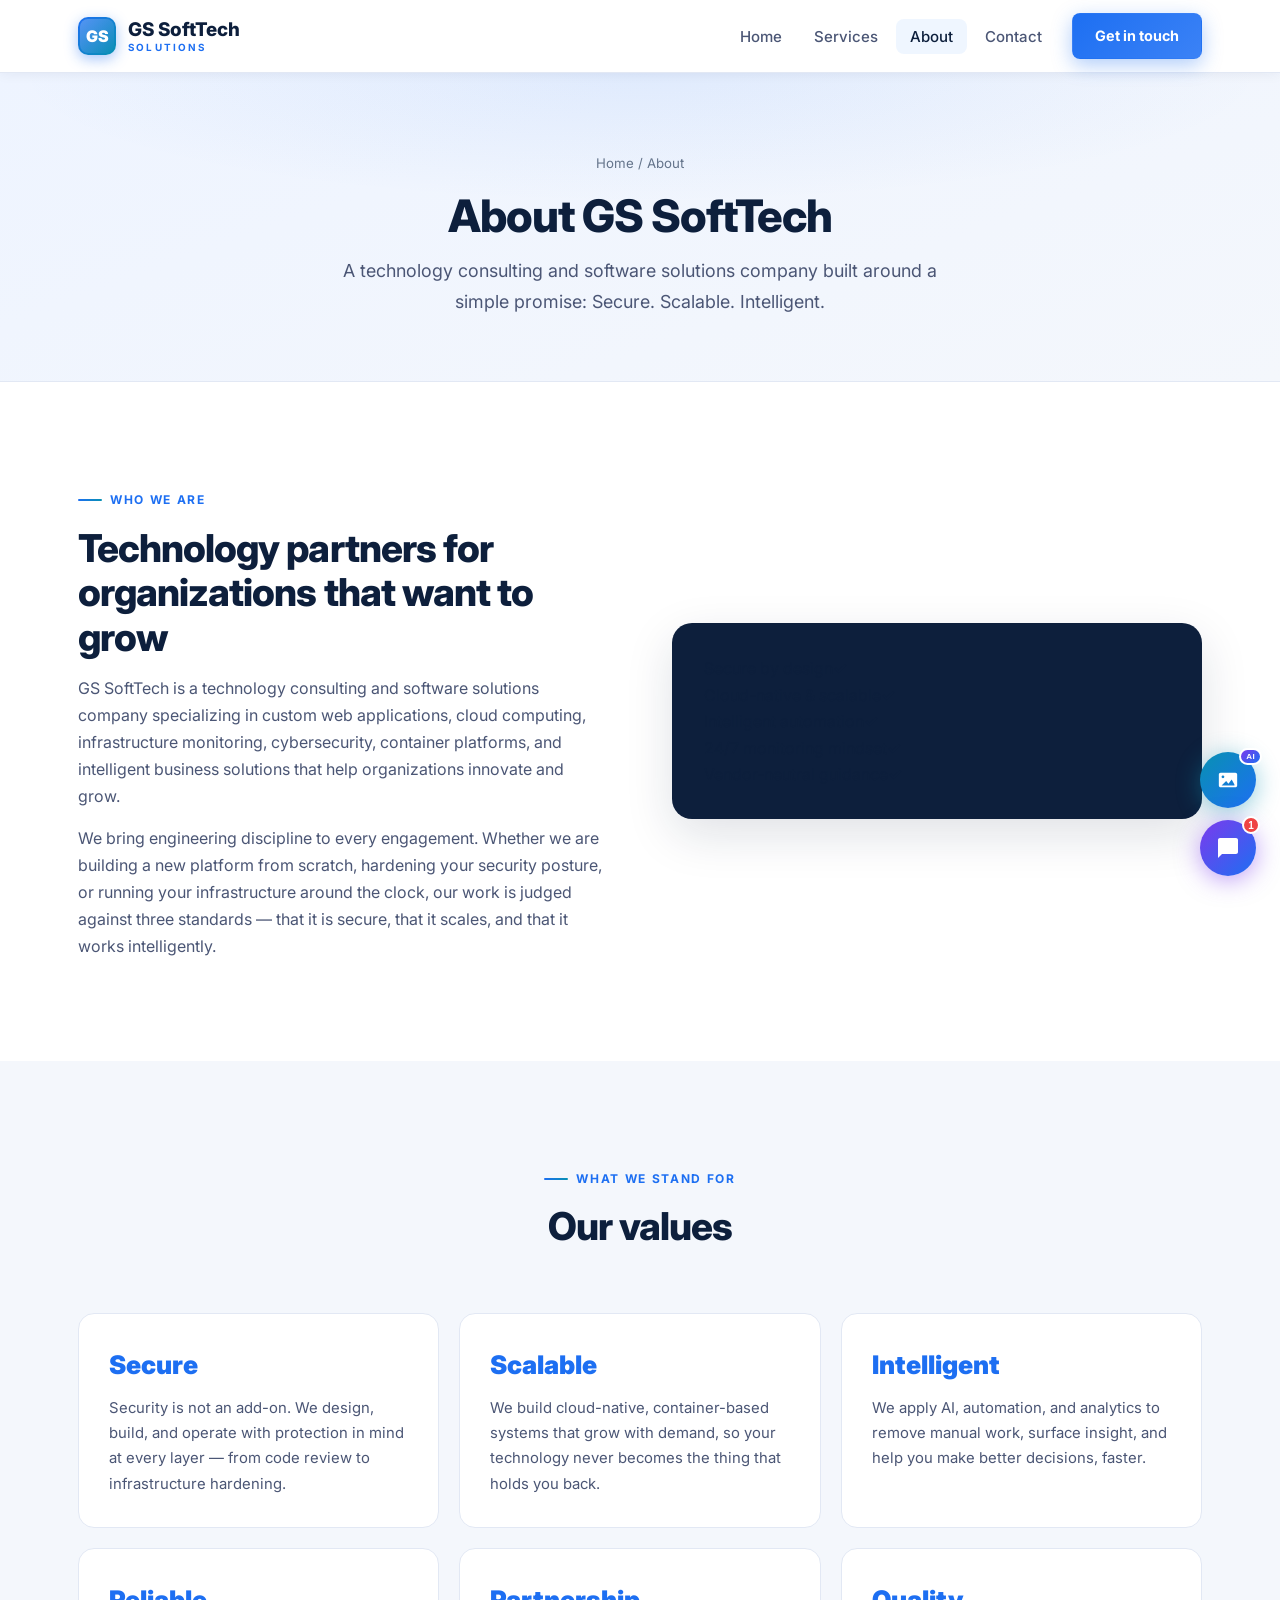
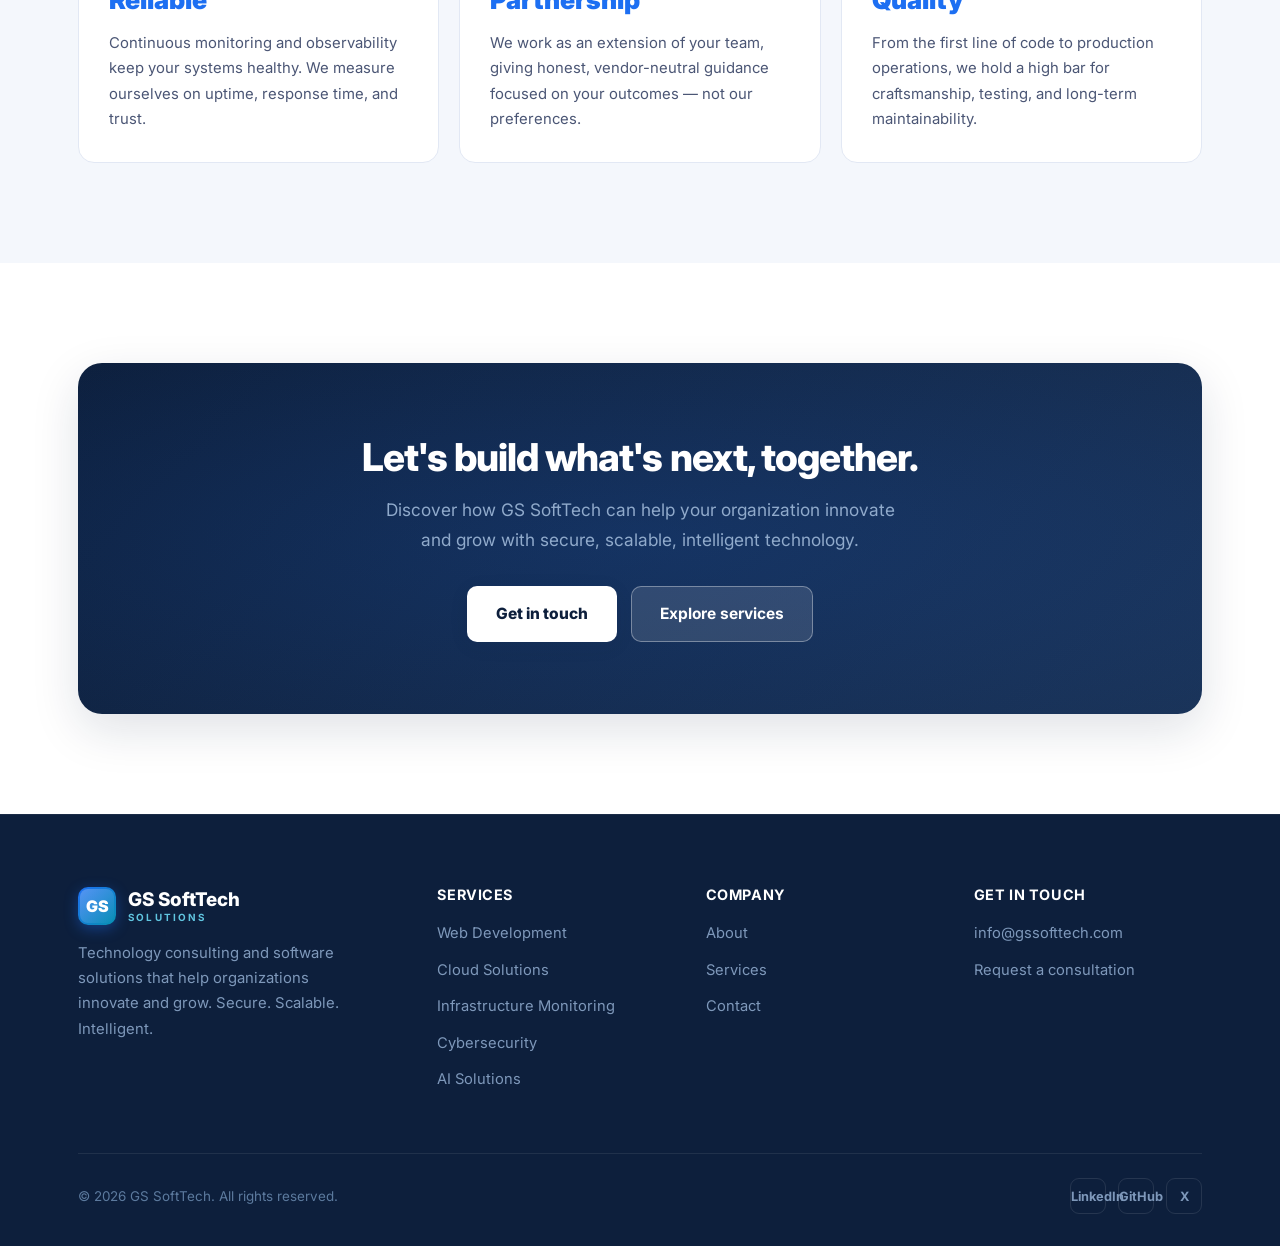
==== commit 5b72646d: "Add AI News Bot — live feed with Latest, AI, SpaceX AI, Cursor, Gemini, Claude tabs Co-Authored-By: " ====
--- a/about.html
+++ b/about.html
@@ -128,5 +128,6 @@
 
   <script src="script.js"></script>
 <script src="chatbot.js"></script>
+<script src="newsbot.js"></script>
 </body>
 </html>
--- a/styles.css
+++ b/styles.css
@@ -1146,3 +1146,109 @@
 @media (max-width: 480px) {
   #gs-chat-window { width: calc(100vw - 32px); right: -8px; }
 }
+
+/* ── News Bot ── */
+#gs-newsbot { position: fixed; bottom: 92px; right: 24px; z-index: 9998; font-family: 'Inter', sans-serif; }
+
+#nb-toggle {
+  width: 56px; height: 56px; border-radius: 50%;
+  background: linear-gradient(135deg, #0891b2, #1d6ff2);
+  border: none; cursor: pointer;
+  display: flex; align-items: center; justify-content: center;
+  box-shadow: 0 4px 24px rgba(8,145,178,.45);
+  position: relative; transition: transform .2s, box-shadow .2s;
+}
+#nb-toggle:hover { transform: scale(1.08); box-shadow: 0 6px 32px rgba(8,145,178,.6); }
+
+#nb-badge {
+  position: absolute; top: -4px; right: -6px;
+  background: linear-gradient(135deg,#7c3aed,#1d6ff2);
+  border-radius: 99px; padding: 2px 5px;
+  font-size: 8px; color: #fff; font-weight: 800;
+  letter-spacing: .04em; border: 2px solid #fff;
+  white-space: nowrap;
+}
+
+#nb-window {
+  position: absolute; bottom: 68px; right: 0;
+  width: 360px; background: #fff; border-radius: 18px;
+  box-shadow: 0 12px 48px rgba(0,0,0,.22);
+  display: flex; flex-direction: column; height: 500px;
+  opacity: 0; transform: translateY(16px) scale(.95);
+  pointer-events: none; transition: opacity .25s, transform .25s;
+  overflow: hidden;
+}
+#nb-window.nb-open {
+  opacity: 1; transform: translateY(0) scale(1); pointer-events: all;
+}
+
+#nb-header {
+  background: linear-gradient(135deg, #0891b2, #1d6ff2);
+  padding: 14px 16px; display: flex; align-items: center; justify-content: space-between;
+}
+#nb-header-left { display: flex; align-items: center; gap: 10px; }
+#nb-header-icon { font-size: 22px; }
+#nb-header strong { color: #fff; font-size: 13px; display: block; font-weight: 700; }
+#nb-header span { color: rgba(255,255,255,.75); font-size: 11px; }
+#nb-live-dot {
+  width: 9px; height: 9px; border-radius: 50%; background: #22c55e;
+  box-shadow: 0 0 0 3px rgba(34,197,94,.25); animation: nb-pulse 2s infinite;
+}
+@keyframes nb-pulse { 0%,100%{box-shadow:0 0 0 3px rgba(34,197,94,.25)} 50%{box-shadow:0 0 0 6px rgba(34,197,94,.05)} }
+
+#nb-tabs {
+  display: flex; gap: 6px; padding: 10px 12px; overflow-x: auto;
+  background: #f8fafc; border-bottom: 1px solid #e2e8f0; flex-shrink: 0;
+}
+#nb-tabs::-webkit-scrollbar { height: 0; }
+.nb-tab {
+  flex-shrink: 0; padding: 5px 11px; border-radius: 99px; font-size: 11.5px;
+  border: 1px solid #e2e8f0; background: #fff; color: #64748b;
+  cursor: pointer; font-family: inherit; transition: all .15s; white-space: nowrap;
+}
+.nb-tab:hover { border-color: #0891b2; color: #0891b2; }
+.nb-tab-active { background: linear-gradient(135deg,#0891b2,#1d6ff2); color: #fff !important; border-color: transparent !important; }
+
+#nb-list { flex: 1; overflow-y: auto; display: flex; flex-direction: column; gap: 1px; background: #f1f5f9; }
+#nb-list::-webkit-scrollbar { width: 4px; }
+#nb-list::-webkit-scrollbar-thumb { background: #cbd5e1; border-radius: 4px; }
+
+.nb-item {
+  display: block; padding: 12px 14px; background: #fff; text-decoration: none;
+  transition: background .12s; border-left: 3px solid transparent;
+}
+.nb-item:hover { background: #f0f9ff; border-left-color: #0891b2; }
+
+.nb-item-title {
+  font-size: 13px; font-weight: 600; color: #1e293b; line-height: 1.45;
+  margin-bottom: 4px; display: -webkit-box; -webkit-line-clamp: 2;
+  -webkit-box-orient: vertical; overflow: hidden;
+}
+.nb-item-desc {
+  font-size: 11.5px; color: #64748b; line-height: 1.4; margin-bottom: 5px;
+  display: -webkit-box; -webkit-line-clamp: 2; -webkit-box-orient: vertical; overflow: hidden;
+}
+.nb-item-meta { display: flex; justify-content: space-between; align-items: center; }
+.nb-source { font-size: 10.5px; font-weight: 600; color: #0891b2; }
+.nb-time { font-size: 10.5px; color: #94a3b8; }
+
+.nb-skeleton { padding: 12px 14px; background: #fff; }
+.nb-sk-line { background: #e2e8f0; border-radius: 4px; animation: nb-shimmer 1.4s infinite; }
+.nb-sk-title { height: 13px; width: 90%; margin-bottom: 8px; }
+.nb-sk-src { height: 10px; width: 40%; }
+@keyframes nb-shimmer { 0%,100%{opacity:1} 50%{opacity:.45} }
+
+.nb-empty { padding: 24px 16px; text-align: center; font-size: 13px; color: #94a3b8; }
+
+#nb-footer {
+  padding: 8px 14px; background: #f8fafc; border-top: 1px solid #e2e8f0;
+  display: flex; justify-content: space-between; align-items: center; flex-shrink: 0;
+}
+#nb-footer span { font-size: 10.5px; color: #94a3b8; }
+#nb-refresh { font-size: 11px; color: #0891b2; background: none; border: none; cursor: pointer; font-family: inherit; font-weight: 600; }
+#nb-refresh:hover { text-decoration: underline; }
+
+@media (max-width: 480px) {
+  #nb-window { width: calc(100vw - 32px); right: -8px; }
+  #gs-newsbot { bottom: 92px; }
+}
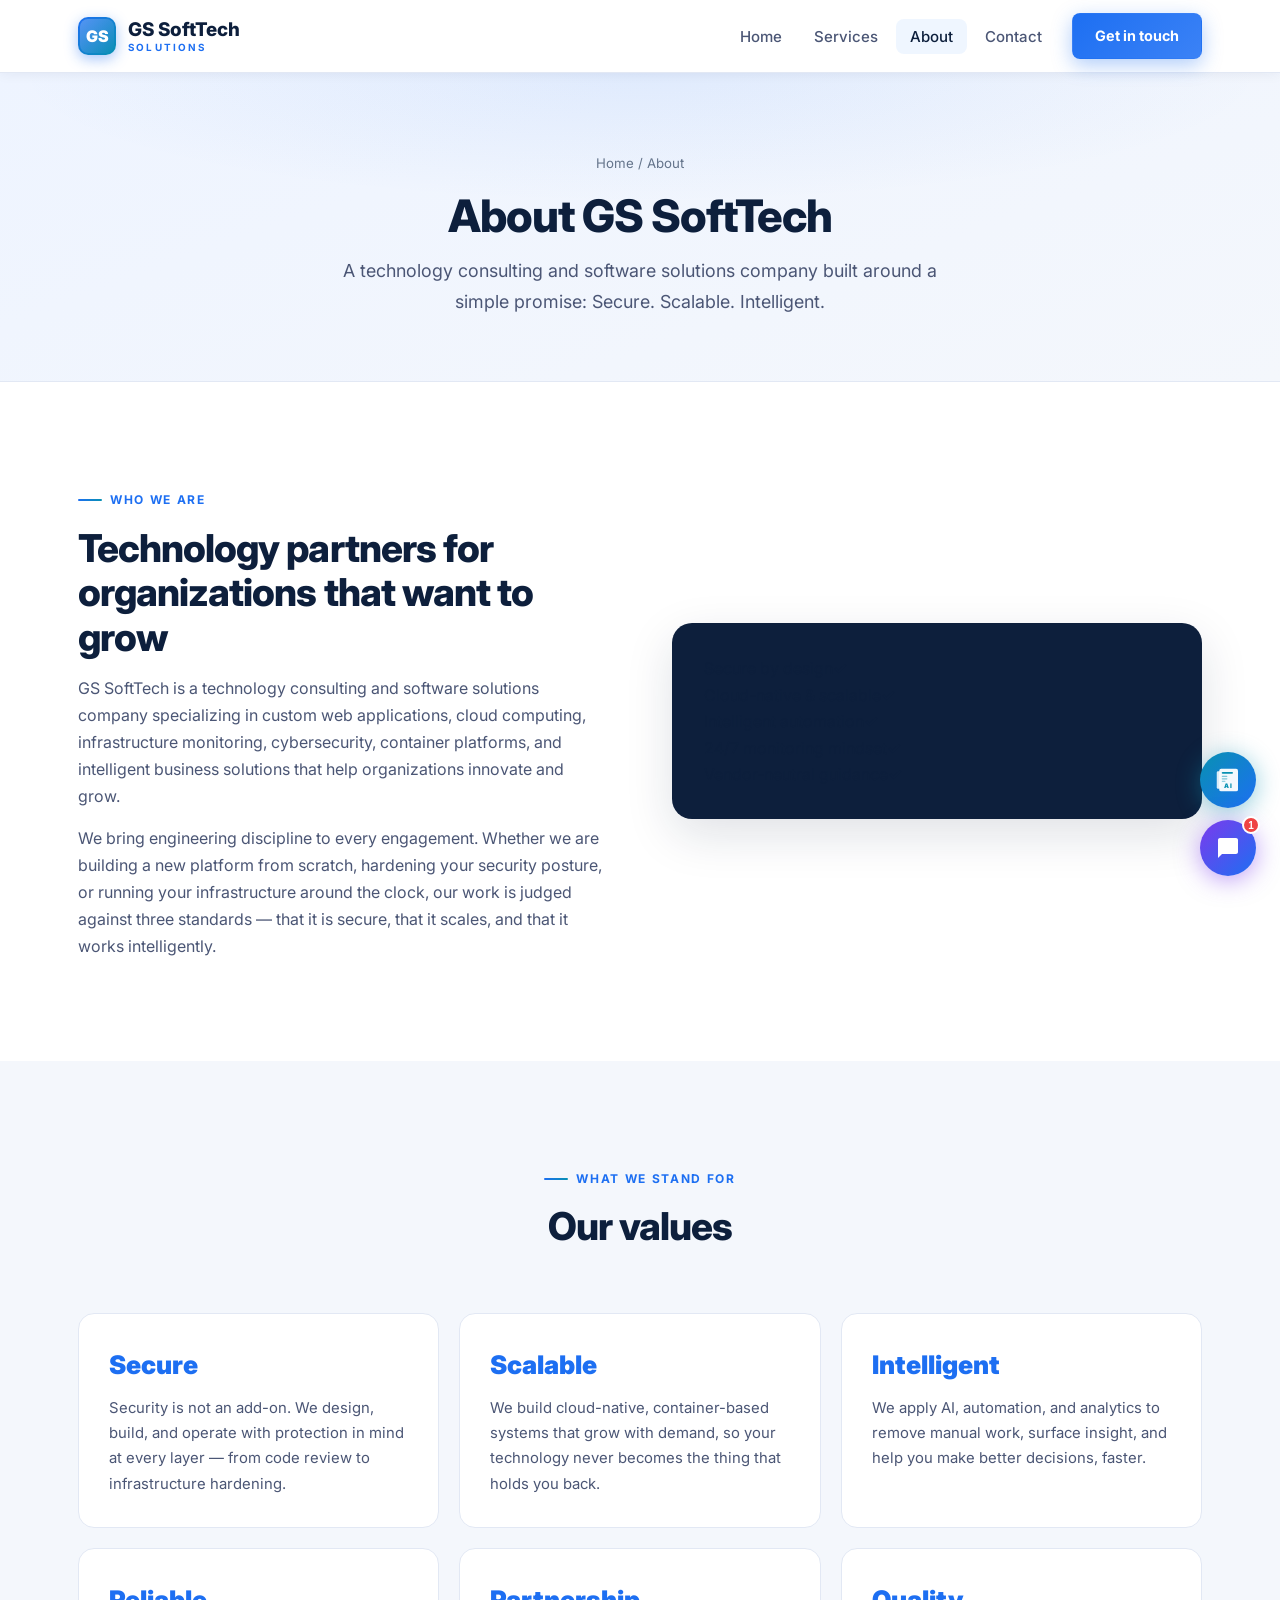
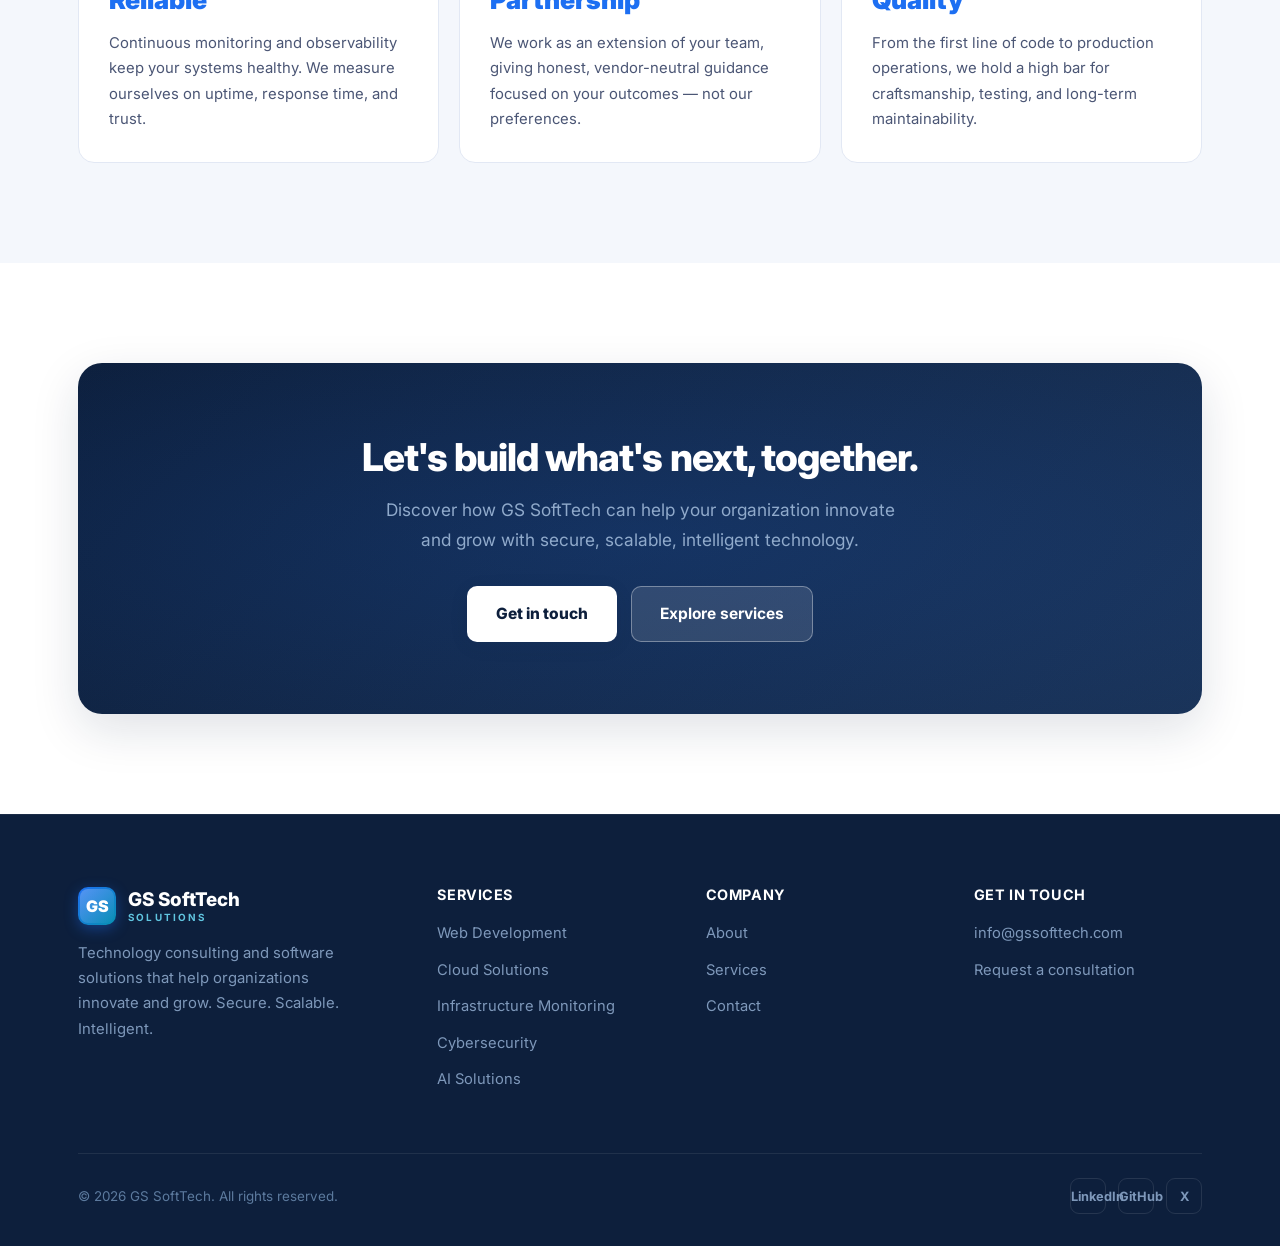
==== commit a4f3ded0: "Add Google Analytics 4 + full SEO to all pages - GA4 (G-J01YQ03M7Z) added to all 4 pages - Optimised" ====
--- a/about.html
+++ b/about.html
@@ -3,8 +3,54 @@
 <head>
   <meta charset="UTF-8" />
   <meta name="viewport" content="width=device-width, initial-scale=1.0" />
-  <title>About — GS SoftTech</title>
-  <meta name="description" content="GS SoftTech is a technology consulting and software solutions company specializing in custom web applications, cloud computing, infrastructure monitoring, cybersecurity, container platforms, and intelligent business solutions." />
+
+  <!-- Primary SEO -->
+  <title>About GS SoftTech — Technology Consulting & Software Solutions</title>
+  <meta name="description" content="GS SoftTech is a technology consulting and software solutions company specialising in full-stack web development, cloud computing, cybersecurity, Kubernetes, and AI-powered intelligent business solutions." />
+  <meta name="keywords" content="about GS SoftTech, technology consulting, software solutions company, full-stack development team, cloud experts, cybersecurity consultants, AI solutions" />
+  <meta name="author" content="GS SoftTech" />
+  <meta name="robots" content="index, follow" />
+  <link rel="canonical" href="https://gssofttech.com/about.html" />
+
+  <!-- Open Graph -->
+  <meta property="og:type" content="website" />
+  <meta property="og:site_name" content="GS SoftTech" />
+  <meta property="og:title" content="About GS SoftTech — Technology Consulting & Software Solutions" />
+  <meta property="og:description" content="We specialise in full-stack web development, cloud computing, cybersecurity, Kubernetes, and AI-powered solutions. Meet the team behind GS SoftTech." />
+  <meta property="og:url" content="https://gssofttech.com/about.html" />
+  <meta property="og:image" content="https://gssofttech.com/assets/og-image.png" />
+  <meta property="og:locale" content="en_GB" />
+
+  <!-- Twitter Card -->
+  <meta name="twitter:card" content="summary_large_image" />
+  <meta name="twitter:title" content="About GS SoftTech — Technology Consulting & Software Solutions" />
+  <meta name="twitter:description" content="We specialise in full-stack web development, cloud computing, cybersecurity, Kubernetes, and AI-powered solutions." />
+  <meta name="twitter:image" content="https://gssofttech.com/assets/og-image.png" />
+
+  <!-- Theme -->
+  <meta name="theme-color" content="#1d6ff2" />
+
+  <!-- JSON-LD: BreadcrumbList -->
+  <script type="application/ld+json">
+  {
+    "@context": "https://schema.org",
+    "@type": "BreadcrumbList",
+    "itemListElement": [
+      {"@type":"ListItem","position":1,"name":"Home","item":"https://gssofttech.com/"},
+      {"@type":"ListItem","position":2,"name":"About","item":"https://gssofttech.com/about.html"}
+    ]
+  }
+  </script>
+
+  <!-- Google Analytics 4 -->
+  <script async src="https://www.googletagmanager.com/gtag/js?id=G-J01YQ03M7Z"></script>
+  <script>
+    window.dataLayer = window.dataLayer || [];
+    function gtag(){dataLayer.push(arguments);}
+    gtag('js', new Date());
+    gtag('config', 'G-J01YQ03M7Z');
+  </script>
+
   <link rel="preconnect" href="https://fonts.googleapis.com" />
   <link rel="preconnect" href="https://fonts.gstatic.com" crossorigin />
   <link href="https://fonts.googleapis.com/css2?family=Inter:wght@400;500;600;700;800&display=swap" rel="stylesheet" />
--- a/styles.css
+++ b/styles.css
@@ -992,7 +992,7 @@
 /* ── Responsive ── */
 @media (max-width: 960px) {
   .hero-grid { grid-template-columns: 1fr; }
-  .hero-visual { order: -1; max-width: 540px; margin: 0 auto; }
+  .hero-visual { max-width: 540px; margin: 0 auto; }
   .hero h1 { font-size: 2.8rem; }
   .split { grid-template-columns: 1fr; }
   .grid-3, .steps, .values { grid-template-columns: 1fr 1fr; }
@@ -1160,13 +1160,9 @@
 }
 #nb-toggle:hover { transform: scale(1.08); box-shadow: 0 6px 32px rgba(8,145,178,.6); }
 
-#nb-badge {
-  position: absolute; top: -4px; right: -6px;
-  background: linear-gradient(135deg,#7c3aed,#1d6ff2);
-  border-radius: 99px; padding: 2px 5px;
-  font-size: 8px; color: #fff; font-weight: 800;
-  letter-spacing: .04em; border: 2px solid #fff;
-  white-space: nowrap;
+#nb-ai-label {
+  font-size: 15px; font-weight: 900; color: #fff;
+  letter-spacing: .05em; font-family: 'Inter', sans-serif;
 }
 
 #nb-window {
@@ -1196,18 +1192,6 @@
 }
 @keyframes nb-pulse { 0%,100%{box-shadow:0 0 0 3px rgba(34,197,94,.25)} 50%{box-shadow:0 0 0 6px rgba(34,197,94,.05)} }
 
-#nb-tabs {
-  display: flex; gap: 6px; padding: 10px 12px; overflow-x: auto;
-  background: #f8fafc; border-bottom: 1px solid #e2e8f0; flex-shrink: 0;
-}
-#nb-tabs::-webkit-scrollbar { height: 0; }
-.nb-tab {
-  flex-shrink: 0; padding: 5px 11px; border-radius: 99px; font-size: 11.5px;
-  border: 1px solid #e2e8f0; background: #fff; color: #64748b;
-  cursor: pointer; font-family: inherit; transition: all .15s; white-space: nowrap;
-}
-.nb-tab:hover { border-color: #0891b2; color: #0891b2; }
-.nb-tab-active { background: linear-gradient(135deg,#0891b2,#1d6ff2); color: #fff !important; border-color: transparent !important; }
 
 #nb-list { flex: 1; overflow-y: auto; display: flex; flex-direction: column; gap: 1px; background: #f1f5f9; }
 #nb-list::-webkit-scrollbar { width: 4px; }
@@ -1231,6 +1215,7 @@
 .nb-item-meta { display: flex; justify-content: space-between; align-items: center; }
 .nb-source { font-size: 10.5px; font-weight: 600; color: #0891b2; }
 .nb-time { font-size: 10.5px; color: #94a3b8; }
+.nb-points { font-size: 10.5px; color: #f59e0b; font-weight: 600; }
 
 .nb-skeleton { padding: 12px 14px; background: #fff; }
 .nb-sk-line { background: #e2e8f0; border-radius: 4px; animation: nb-shimmer 1.4s infinite; }
@@ -1252,3 +1237,233 @@
   #nb-window { width: calc(100vw - 32px); right: -8px; }
   #gs-newsbot { bottom: 92px; }
 }
+
+/* ═══════════════════════════════════════════════════
+   COMPREHENSIVE RESPONSIVE — Mobile · Tablet · Laptop
+   Breakpoints: 1100 | 960 | 768 | 640 | 480 | 375
+   ═══════════════════════════════════════════════════ */
+
+/* ── Large laptop (≤1100px) ── */
+@media (max-width: 1100px) {
+  .hero-grid { gap: 44px; }
+  .hero h1 { font-size: 3.4rem; }
+  .chip-orbit { width: 280px; height: 280px; }
+  .chip-1 { top: calc(50% - 105px); left: 50%; }
+  .chip-2 { top: calc(50% - 52px);  left: calc(50% + 91px); }
+  .chip-3 { top: calc(50% + 52px);  left: calc(50% + 91px); }
+  .chip-4 { top: calc(50% + 105px); left: 50%; }
+  .chip-5 { top: calc(50% + 52px);  left: calc(50% - 91px); }
+  .chip-6 { top: calc(50% - 52px);  left: calc(50% - 91px); }
+}
+
+/* ── Tablet landscape (≤960px) ── */
+@media (max-width: 960px) {
+  .hero-grid { grid-template-columns: 1fr; gap: 36px; }
+  .hero-visual { max-width: 540px; margin: 0 auto; }
+  .hero h1 { font-size: 3rem; }
+  .hero p.lead { max-width: 100%; }
+  .split { grid-template-columns: 1fr; }
+  .grid-3, .steps { grid-template-columns: 1fr 1fr; }
+  .values { grid-template-columns: 1fr 1fr 1fr; }
+  .footer-grid { grid-template-columns: 1fr 1fr; }
+  .contact-grid { grid-template-columns: 1fr; }
+  h2 { font-size: 2rem; }
+  .pipeline-card { min-height: auto; }
+  .arch-card-inner { grid-template-columns: 1fr; gap: 24px; }
+  .arch-pillars { grid-template-columns: 1fr 1fr; }
+  .work-grid { grid-template-columns: 1fr 1fr; }
+  .chip-orbit { width: 260px; height: 260px; }
+  .chip-1 { top: calc(50% - 97px);  left: 50%; }
+  .chip-2 { top: calc(50% - 49px);  left: calc(50% + 84px); }
+  .chip-3 { top: calc(50% + 49px);  left: calc(50% + 84px); }
+  .chip-4 { top: calc(50% + 97px);  left: 50%; }
+  .chip-5 { top: calc(50% + 49px);  left: calc(50% - 84px); }
+  .chip-6 { top: calc(50% - 49px);  left: calc(50% - 84px); }
+  .core-ring { width: 78px; height: 78px; }
+}
+
+/* ── Tablet portrait (≤768px) ── */
+@media (max-width: 768px) {
+  .container { padding: 0 20px; }
+  section { padding: 80px 0; }
+
+  .hero { min-height: auto; padding: 60px 0 80px; }
+  .hero h1 { font-size: 2.6rem; }
+  .hero .tagline { font-size: 1.25rem; }
+  .hero p.lead { font-size: 1rem; }
+  .hero-grid { gap: 28px; }
+  .hero-stats { gap: 24px; margin-top: 36px; padding-top: 24px; }
+  .stat strong { font-size: 1.6rem; }
+
+  .chip-orbit { width: 240px; height: 240px; }
+  .chip-1 { top: calc(50% - 90px);  left: 50%; }
+  .chip-2 { top: calc(50% - 45px);  left: calc(50% + 78px); }
+  .chip-3 { top: calc(50% + 45px);  left: calc(50% + 78px); }
+  .chip-4 { top: calc(50% + 90px);  left: 50%; }
+  .chip-5 { top: calc(50% + 45px);  left: calc(50% - 78px); }
+  .chip-6 { top: calc(50% - 45px);  left: calc(50% - 78px); }
+  .core-ring { width: 72px; height: 72px; }
+  .chip-icon { width: 40px; height: 40px; font-size: 1.15rem; }
+  .chip-name { font-size: .6rem; }
+
+  h2 { font-size: 1.9rem; }
+  h3 { font-size: 1.15rem; }
+  .page-hero { padding: 64px 0 48px; }
+  .page-hero h1 { font-size: 2.2rem; }
+  .page-hero p { font-size: 1rem; }
+
+  .cta-band { padding: 48px 28px; }
+  .cta-band h2 { font-size: 1.9rem; }
+
+  .values { grid-template-columns: 1fr 1fr; }
+  .work-grid { grid-template-columns: 1fr; max-width: 480px; margin-left: auto; margin-right: auto; }
+  .portfolio-projects { flex-direction: column; }
+
+  .nn-diagram { padding: 10px 6px; }
+  .nn-node { width: 30px; height: 30px; font-size: .85rem; }
+  .nn-arrow-col { width: 20px; }
+
+  .slide1-skills { gap: 8px; margin: 18px 0; }
+  .skill-pill { padding: 6px 12px; font-size: .8rem; }
+
+  .section-head { margin-bottom: 48px; }
+  .footer-grid { grid-template-columns: 1fr 1fr; gap: 28px; }
+
+  .svc-detail { gap: 16px; }
+}
+
+/* ── Mobile (≤640px) ── */
+@media (max-width: 640px) {
+  .container { padding: 0 16px; }
+  section { padding: 64px 0; }
+
+  .hero { min-height: auto; padding: 52px 0 68px; }
+  .hero h1 { font-size: 2.1rem; }
+  .hero .tagline { font-size: 1.1rem; }
+  .hero p.lead { font-size: .95rem; margin-bottom: 24px; }
+  .hero-visual { max-width: 420px; }
+  .hero-stats { gap: 16px; flex-wrap: wrap; margin-top: 28px; padding-top: 20px; }
+  .stat strong { font-size: 1.4rem; }
+  .stat span { font-size: .7rem; }
+  .hero-badge { font-size: .7rem; padding: 5px 11px; }
+  .hero-actions { gap: 10px; }
+  .hero-actions .btn { font-size: .88rem; padding: 12px 20px; }
+  .hero-arrow { width: 34px; height: 34px; font-size: .9rem; }
+  .hero-prev { left: 8px; }
+  .hero-next { right: 8px; }
+
+  .chip-orbit { width: 220px; height: 220px; }
+  .chip-1 { top: calc(50% - 82px);  left: 50%; }
+  .chip-2 { top: calc(50% - 41px);  left: calc(50% + 71px); }
+  .chip-3 { top: calc(50% + 41px);  left: calc(50% + 71px); }
+  .chip-4 { top: calc(50% + 82px);  left: 50%; }
+  .chip-5 { top: calc(50% + 41px);  left: calc(50% - 71px); }
+  .chip-6 { top: calc(50% - 41px);  left: calc(50% - 71px); }
+  .core-ring { width: 64px; height: 64px; }
+  .core-ring svg { width: 24px; height: 24px; }
+  .core-ring span { font-size: .55rem; }
+  .chip-icon { width: 36px; height: 36px; font-size: 1rem; border-radius: 10px; }
+  .chip-name { font-size: .58rem; }
+
+  h2 { font-size: 1.75rem; }
+  h3 { font-size: 1.05rem; }
+  .page-hero { padding: 56px 0 40px; }
+  .page-hero h1 { font-size: 1.85rem; }
+
+  .nav-links {
+    position: fixed; inset: 72px 0 auto 0; flex-direction: column; gap: 0;
+    background: rgba(255,255,255,.97); backdrop-filter: blur(16px);
+    border-bottom: 1px solid var(--border); padding: 12px 20px 20px;
+    transform: translateY(-130%); transition: transform .35s ease;
+    box-shadow: var(--shadow-lg);
+  }
+  .nav-links.open { transform: translateY(0); }
+  .nav-links li { width: 100%; }
+  .nav-links a { display: block; padding: 14px 0; border-bottom: 1px solid var(--border); }
+  .nav-cta { padding: 14px 0 0; border-bottom: 0 !important; }
+  .nav-toggle { display: block; }
+
+  .grid-3, .grid-2, .steps, .values, .form-row { grid-template-columns: 1fr; }
+  .footer-grid { grid-template-columns: 1fr; gap: 24px; }
+  .work-grid { grid-template-columns: 1fr; }
+  .arch-pillars { grid-template-columns: 1fr; }
+
+  .cta-band { padding: 40px 20px; border-radius: 14px; }
+  .cta-band h2 { font-size: 1.65rem; }
+  .cta-band p { font-size: .93rem; margin-bottom: 24px; }
+  .cta-actions { flex-direction: column; align-items: stretch; }
+  .cta-actions .btn { justify-content: center; }
+
+  .contact-grid { gap: 32px; }
+  .form-card { padding: 22px 16px; }
+
+  .slide1-skills { gap: 6px; margin: 14px 0; }
+  .skill-pill { padding: 5px 10px; font-size: .75rem; gap: 5px; }
+  .skill-icon { font-size: .85rem; }
+
+  .pipeline-card { padding: 14px 12px; }
+  .pipe-text strong { font-size: .75rem; }
+  .pipe-text span { font-size: .6rem; }
+  .pipe-icon-wrap { width: 28px; height: 28px; font-size: .85rem; border-radius: 7px; }
+
+  .nn-node { width: 28px; height: 28px; font-size: .75rem; border-radius: 7px; }
+  .nn-label { font-size: .5rem; }
+  .nn-arrow-col { width: 16px; }
+
+  .section-head { margin-bottom: 32px; }
+  .section-head p { font-size: .97rem; }
+
+  .hero-card { padding: 18px 14px; }
+  .ai-card { padding: 16px 12px; gap: 10px; }
+  .tech-showcase { padding: 18px 14px 14px; }
+  .chip-tags { gap: 6px; margin-top: 14px; }
+  .ctag { font-size: .66rem; padding: 4px 10px; }
+}
+
+/* ── Small mobile (≤480px) ── */
+@media (max-width: 480px) {
+  .container { padding: 0 14px; }
+
+  .hero h1 { font-size: 1.85rem; }
+  .hero .tagline { font-size: 1rem; }
+  .hero-visual { max-width: 100%; }
+
+  .chip-orbit { width: 200px; height: 200px; }
+  .chip-1 { top: calc(50% - 75px);  left: 50%; }
+  .chip-2 { top: calc(50% - 37px);  left: calc(50% + 65px); }
+  .chip-3 { top: calc(50% + 37px);  left: calc(50% + 65px); }
+  .chip-4 { top: calc(50% + 75px);  left: 50%; }
+  .chip-5 { top: calc(50% + 37px);  left: calc(50% - 65px); }
+  .chip-6 { top: calc(50% - 37px);  left: calc(50% - 65px); }
+  .core-ring { width: 58px; height: 58px; }
+  .core-ring svg { width: 20px; height: 20px; }
+  .chip-icon { width: 32px; height: 32px; font-size: .88rem; }
+
+  .page-hero h1 { font-size: 1.65rem; }
+  h2 { font-size: 1.6rem; }
+
+  .hero-card { padding: 14px 12px; }
+}
+
+/* ── Very small screens (≤375px) ── */
+@media (max-width: 375px) {
+  .container { padding: 0 12px; }
+  .hero h1 { font-size: 1.65rem; }
+  .hero .tagline { font-size: .92rem; }
+  .hero-badge { font-size: .66rem; padding: 4px 9px; }
+  .hero-actions .btn { padding: 11px 16px; font-size: .82rem; }
+
+  .chip-orbit { width: 185px; height: 185px; }
+  .chip-1 { top: calc(50% - 69px);  left: 50%; }
+  .chip-2 { top: calc(50% - 34px);  left: calc(50% + 60px); }
+  .chip-3 { top: calc(50% + 34px);  left: calc(50% + 60px); }
+  .chip-4 { top: calc(50% + 69px);  left: 50%; }
+  .chip-5 { top: calc(50% + 34px);  left: calc(50% - 60px); }
+  .chip-6 { top: calc(50% - 34px);  left: calc(50% - 60px); }
+  .core-ring { width: 52px; height: 52px; }
+
+  h2 { font-size: 1.45rem; }
+  .page-hero h1 { font-size: 1.5rem; }
+  .cta-band h2 { font-size: 1.45rem; }
+  .stat strong { font-size: 1.3rem; }
+}
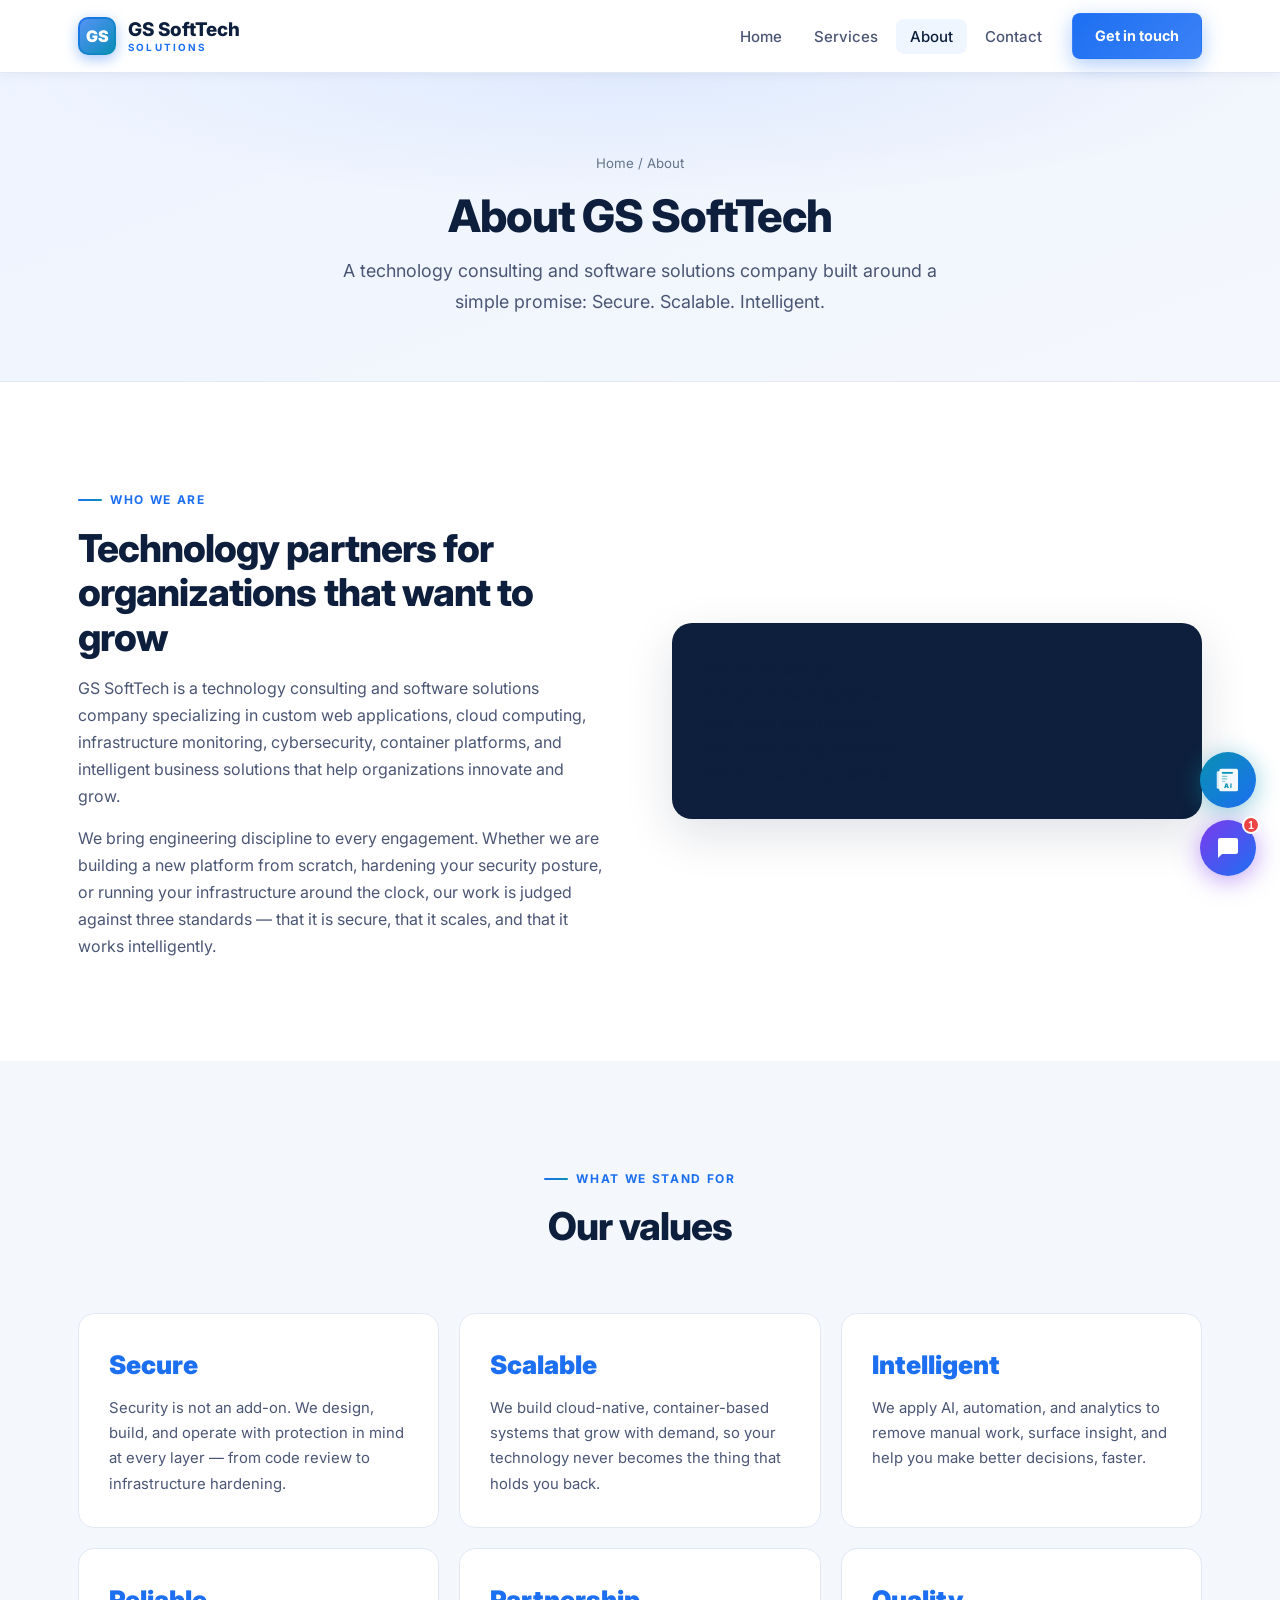
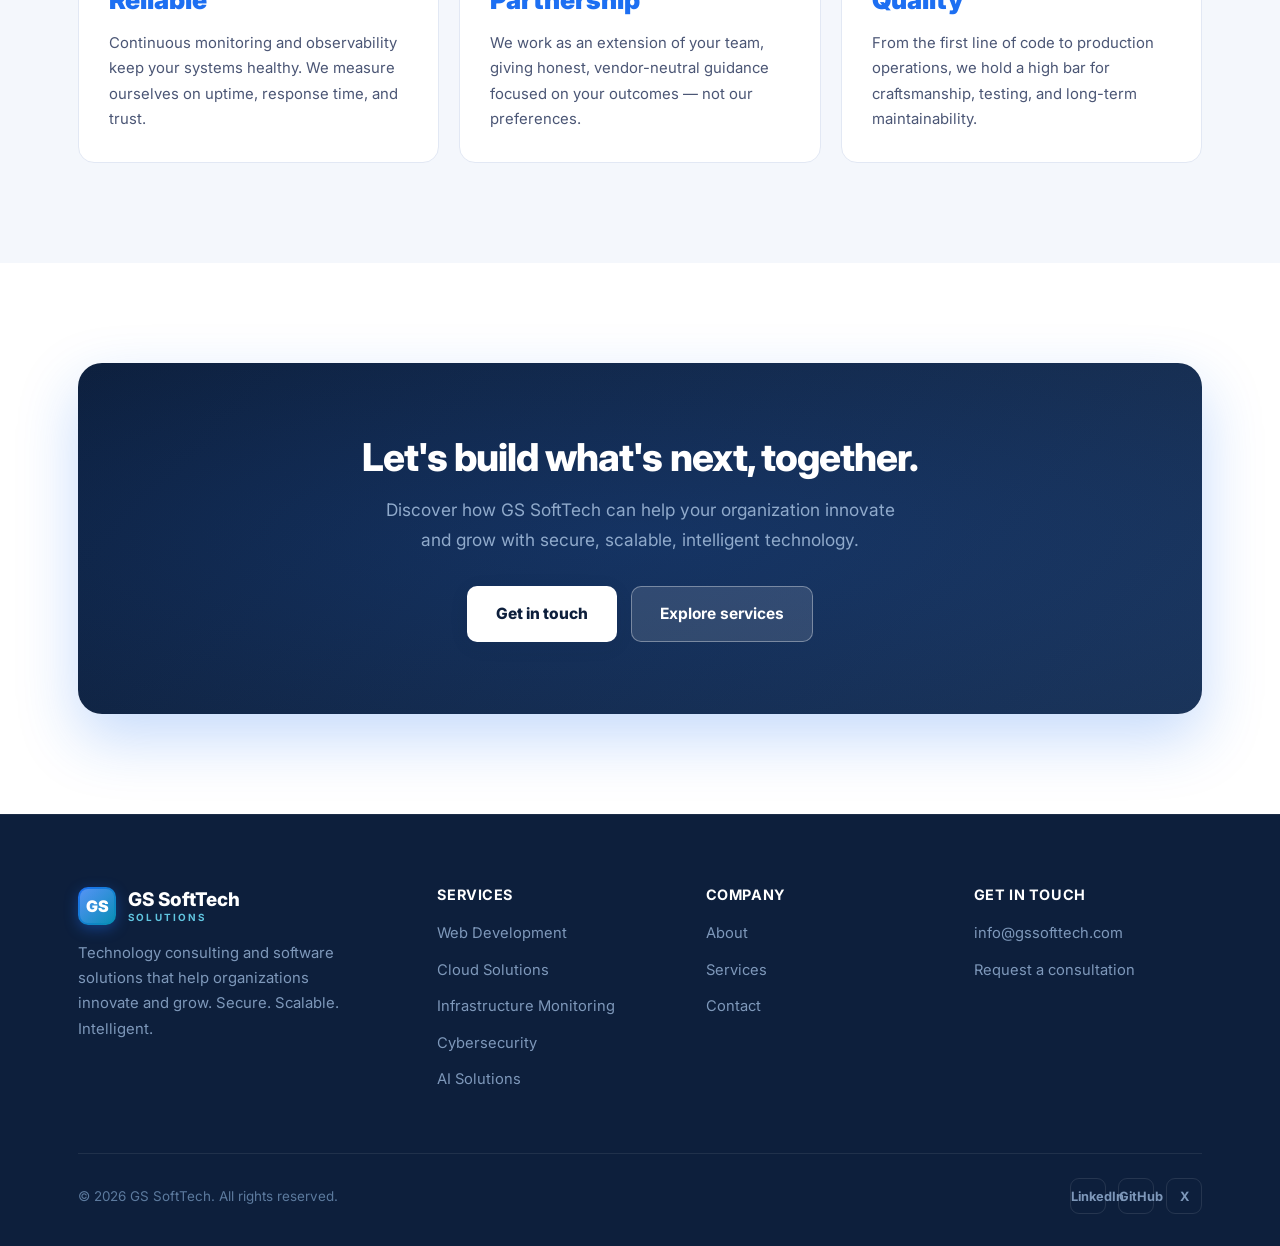
==== commit 4296444f: "Add 3D style layer: WebGL hero scene, tilt cards with glare, depth UI Co-Authored-By: Claude Fable 5" ====
--- a/about.html
+++ b/about.html
@@ -55,6 +55,7 @@
   <link rel="preconnect" href="https://fonts.gstatic.com" crossorigin />
   <link href="https://fonts.googleapis.com/css2?family=Inter:wght@400;500;600;700;800&display=swap" rel="stylesheet" />
   <link rel="stylesheet" href="styles.css" />
+  <link rel="stylesheet" href="3d.css" />
 </head>
 <body>
 
@@ -173,6 +174,7 @@
   </footer>
 
   <script src="script.js"></script>
+<script src="3d.js"></script>
 <script src="chatbot.js"></script>
 <script src="newsbot.js"></script>
 </body>
--- a/styles.css
+++ b/styles.css
@@ -1467,3 +1467,14 @@
   .cta-band h2 { font-size: 1.45rem; }
   .stat strong { font-size: 1.3rem; }
 }
+
+/* SVG icon colouring (replaces emoji icons) */
+.chip-icon svg { color: var(--blue); }
+.nn-node svg { color: var(--blue); }
+.nn-node.nn-hidden svg { color: #8b5cf6; }
+.nn-node.nn-output svg { color: #059669; }
+.pipe-icon-wrap svg { color: #fff; }
+.pipe-mid-icon { display: inline-flex; align-items: center; }
+.pipe-mid-icon svg { color: var(--blue); }
+.arch-pill-icon { color: var(--blue); }
+.arch-pill-icon svg { display: block; }
--- a/3d.css
+++ b/3d.css
@@ -0,0 +1,138 @@
+/* ═══════════════════════════════════════════════
+   GS SoftTech — 3D Style Layer (staging)
+   Adds depth, perspective and interactive tilt
+   on top of the base design system.
+   ═══════════════════════════════════════════════ */
+
+/* ── Global perspective on card grids ── */
+.grid-3, .grid-2, .cloud-grid, .work-grid, .steps, .values, .arch-pillars {
+  perspective: 1400px;
+}
+
+/* ── Tiltable cards: real 3D transform space ── */
+.tilt3d {
+  transform-style: preserve-3d;
+  will-change: transform;
+  transition: transform .45s cubic-bezier(.2,.7,.3,1), box-shadow .45s ease;
+  position: relative;
+}
+.tilt3d.tilting { transition: box-shadow .45s ease; }
+.tilt3d:hover {
+  box-shadow:
+    0 4px 8px rgba(13,31,60,.06),
+    0 12px 24px rgba(13,31,60,.10),
+    0 32px 64px rgba(29,111,242,.16);
+  z-index: 2;
+}
+
+/* Children float at different depths inside a tilted card */
+.tilt3d .icon,
+.tilt3d .cloud-logo,
+.tilt3d .num,
+.tilt3d .arch-pill-icon { transform: translateZ(46px); }
+.tilt3d h3, .tilt3d h4,
+.tilt3d .work-title,
+.tilt3d .cloud-meta { transform: translateZ(34px); }
+.tilt3d p,
+.tilt3d .work-desc,
+.tilt3d .cloud-desc,
+.tilt3d .cloud-services { transform: translateZ(20px); }
+.tilt3d .more,
+.tilt3d .work-visit,
+.tilt3d .work-tag-row,
+.tilt3d .cloud-badge { transform: translateZ(28px); }
+
+/* Glare sheen that follows the pointer */
+.tilt3d .glare {
+  content: "";
+  position: absolute; inset: 0;
+  border-radius: inherit;
+  pointer-events: none;
+  background: radial-gradient(circle at var(--gx,50%) var(--gy,50%),
+              rgba(255,255,255,.55), rgba(255,255,255,0) 55%);
+  opacity: 0;
+  transition: opacity .35s ease;
+  transform: translateZ(60px);
+}
+.tilt3d:hover .glare { opacity: .5; }
+
+/* ── Hero: deepen the existing scene ── */
+.hero { perspective: 1200px; }
+#hero-3d {
+  position: absolute; inset: 0;
+  z-index: 0; pointer-events: none;
+}
+/* the old 2D particle canvas is replaced by the WebGL scene */
+#hero-canvas { display: none; }
+
+.hero-copy {
+  transform-style: preserve-3d;
+}
+.hero-badge   { transform: translateZ(50px); }
+.hero h1      { transform: translateZ(70px); }
+.tagline      { transform: translateZ(55px); }
+.hero .lead   { transform: translateZ(35px); }
+.slide1-skills{ transform: translateZ(40px); }
+.hero-actions { transform: translateZ(45px); }
+.hero-stats   { transform: translateZ(30px); }
+
+/* ── 3D buttons ── */
+.btn {
+  transform-style: preserve-3d;
+  transition: transform .25s cubic-bezier(.2,.7,.3,1), box-shadow .25s ease,
+              background .2s, color .2s, border-color .2s;
+}
+.btn:hover  { transform: translateY(-3px) translateZ(12px); }
+.btn:active { transform: translateY(1px) translateZ(0) scale(.98); }
+.btn-primary:hover {
+  box-shadow: 0 6px 14px rgba(29,111,242,.35), 0 18px 40px rgba(29,111,242,.28);
+}
+
+/* ── Floating orbs get depth blur ── */
+.orb-1 { filter: blur(70px); }
+.orb-2 { filter: blur(90px); }
+.orb-3 { filter: blur(60px); }
+
+/* ── Section reveal now rises out of the page plane ── */
+.reveal {
+  transform: perspective(1000px) rotateX(8deg) translateY(36px);
+  transform-origin: center top;
+}
+.reveal.visible {
+  transform: perspective(1000px) rotateX(0) translateY(0);
+}
+
+/* ── Steps: number chips pop forward ── */
+.step { transform-style: preserve-3d; }
+.step .num {
+  box-shadow: 0 8px 20px rgba(29,111,242,.30);
+}
+
+/* ── Media metrics panel floats ── */
+.media-box {
+  transform-style: preserve-3d;
+  transition: transform .45s cubic-bezier(.2,.7,.3,1), box-shadow .45s ease;
+}
+.media-box .metric-item { transform: translateZ(24px); }
+
+/* ── CTA band: subtle standing depth ── */
+.cta-band {
+  transform: perspective(1400px) rotateX(1.5deg);
+  transform-origin: center bottom;
+  transition: transform .5s ease, box-shadow .5s ease;
+  box-shadow: 0 24px 60px rgba(29,111,242,.25);
+}
+.cta-band:hover { transform: perspective(1400px) rotateX(0); }
+
+/* ── Reduce motion: disable all 3D for users who ask ── */
+@media (prefers-reduced-motion: reduce) {
+  .tilt3d, .btn, .reveal, .cta-band, .media-box { transform: none !important; transition: none !important; }
+  .tilt3d .glare { display: none; }
+  #hero-3d { display: none; }
+  #hero-canvas { display: block; }
+}
+
+/* Touch devices: tilt off (no hover), keep depth shadows */
+@media (hover: none) {
+  .tilt3d .glare { display: none; }
+}
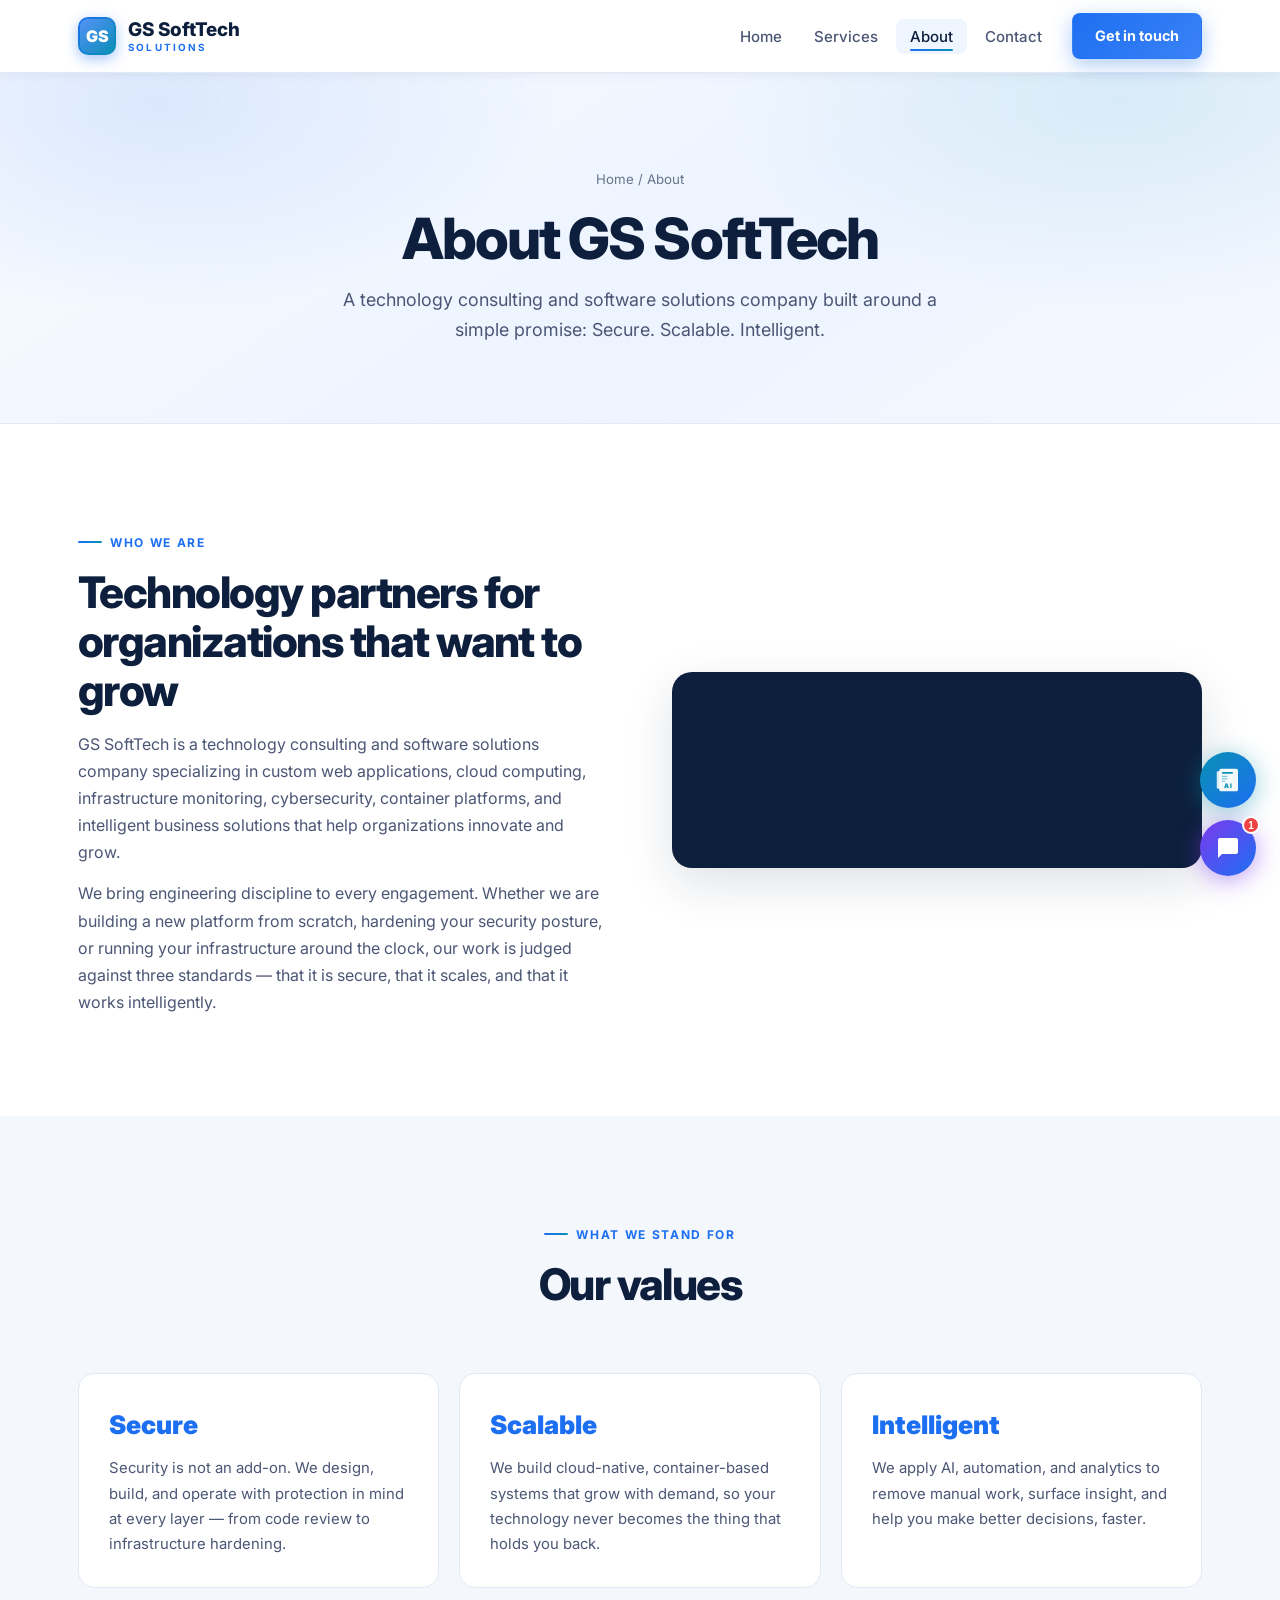
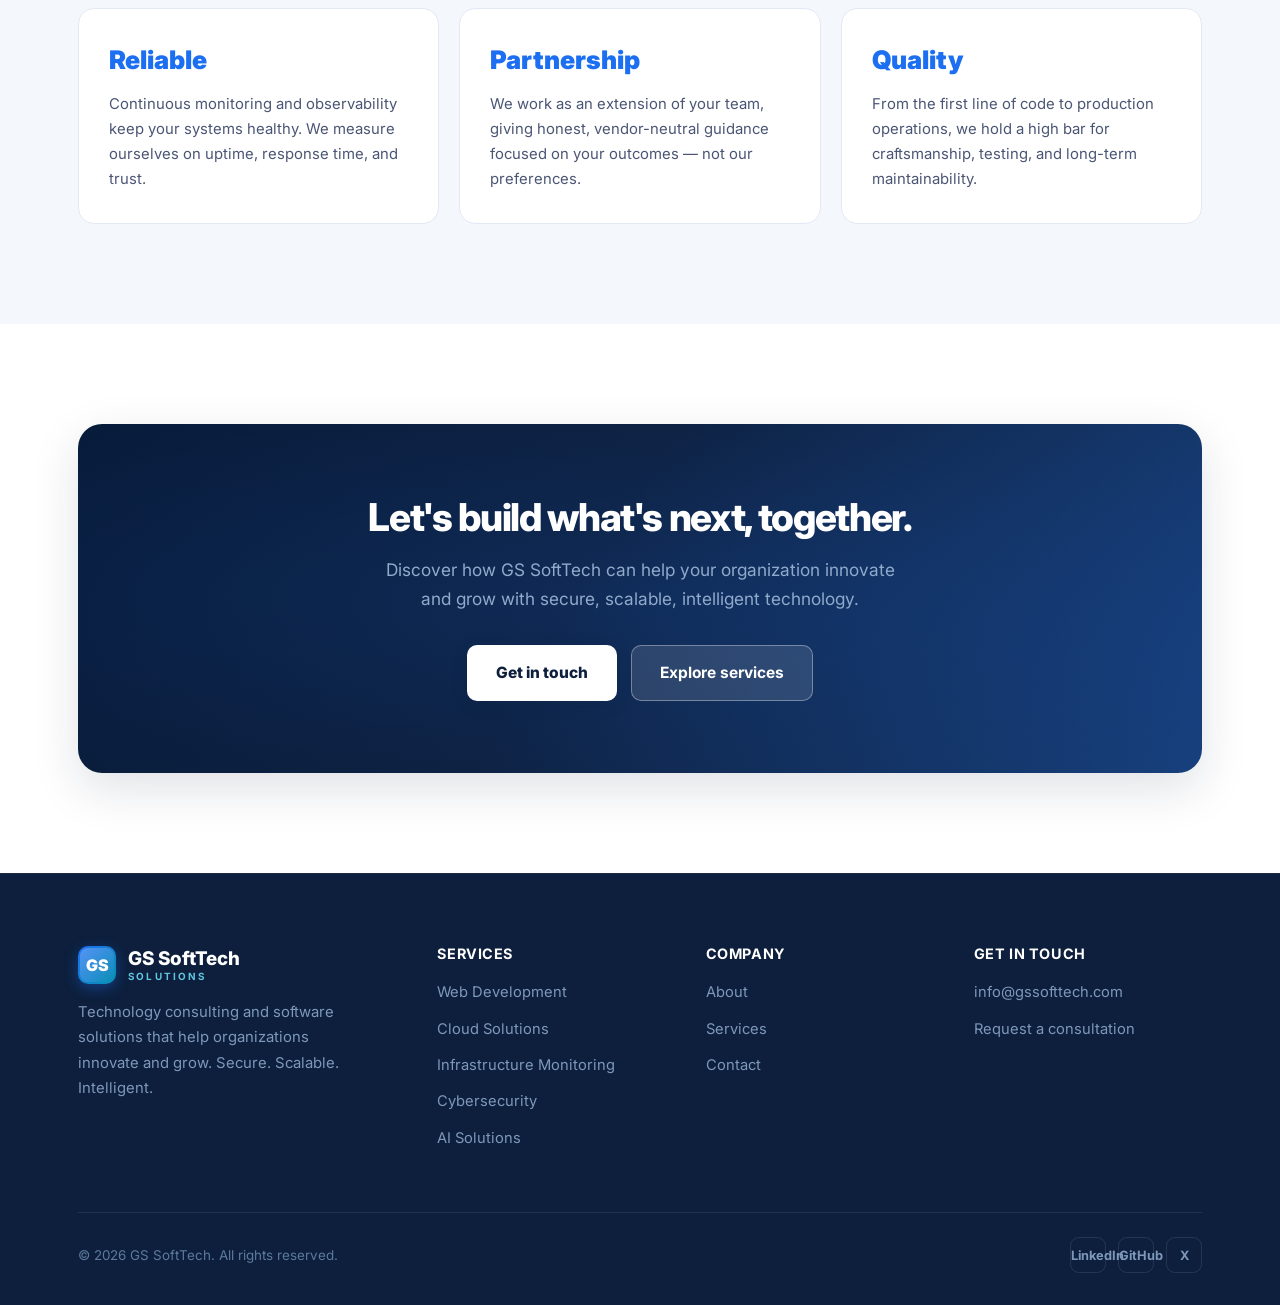
==== commit dca53d8c: "Refine website visual design and accessibility" ====
--- a/about.html
+++ b/about.html
@@ -55,21 +55,20 @@
   <link rel="preconnect" href="https://fonts.gstatic.com" crossorigin />
   <link href="https://fonts.googleapis.com/css2?family=Inter:wght@400;500;600;700;800&display=swap" rel="stylesheet" />
   <link rel="stylesheet" href="styles.css" />
-  <link rel="stylesheet" href="3d.css" />
 </head>
 <body>
 
   <header class="site-header">
     <div class="container nav">
       <a href="index.html" class="brand"><span class="logo-mark">GS</span><span class="brand-text"><span class="brand-name">GS SoftTech</span><span class="brand-sub">Solutions</span></span></a>
-      <ul class="nav-links">
+      <ul class="nav-links" id="primary-navigation">
         <li><a href="index.html">Home</a></li>
         <li><a href="services.html">Services</a></li>
         <li><a href="about.html">About</a></li>
         <li><a href="contact.html">Contact</a></li>
         <li class="nav-cta"><a href="contact.html" class="btn btn-primary">Get in touch</a></li>
       </ul>
-      <button class="nav-toggle" aria-label="Toggle menu"><span></span><span></span><span></span></button>
+      <button class="nav-toggle" aria-label="Toggle menu" aria-expanded="false" aria-controls="primary-navigation"><span></span><span></span><span></span></button>
     </div>
   </header>
 
@@ -174,7 +173,6 @@
   </footer>
 
   <script src="script.js"></script>
-<script src="3d.js"></script>
 <script src="chatbot.js"></script>
 <script src="newsbot.js"></script>
 </body>
--- a/styles.css
+++ b/styles.css
@@ -1478,3 +1478,56 @@
 .pipe-mid-icon svg { color: var(--blue); }
 .arch-pill-icon { color: var(--blue); }
 .arch-pill-icon svg { display: block; }
+
+/* ── 2026 visual refinement ── */
+body {
+  background: radial-gradient(circle at 100% 0, rgba(59,130,246,.055), transparent 25rem), var(--bg);
+}
+h1, h2, h3, h4 { letter-spacing: -.035em; line-height: 1.12; }
+h2 { font-size: clamp(2rem, 3.4vw, 2.75rem); }
+:focus-visible { outline: 3px solid rgba(29,111,242,.4); outline-offset: 3px; border-radius: 6px; }
+
+.nav-links > li:not(.nav-cta) > a { position: relative; }
+.nav-links > li:not(.nav-cta) > a::after {
+  content: ''; position: absolute; left: 14px; right: 14px; bottom: 3px; height: 2px;
+  border-radius: 999px; background: linear-gradient(90deg, var(--blue), var(--cyan));
+  transform: scaleX(0); transition: transform .22s ease;
+}
+.nav-links > li:not(.nav-cta) > a:hover::after,
+.nav-links > li:not(.nav-cta) > a.active::after { transform: scaleX(1); }
+
+.bg-alt {
+  background-color: var(--bg-alt);
+  background-image: radial-gradient(rgba(29,111,242,.13) .65px, transparent .65px);
+  background-size: 18px 18px;
+}
+.card h3 { max-width: 23ch; }
+
+.page-hero {
+  background: linear-gradient(145deg, #f8fbff 0%, #edf4ff 55%, #f5f8ff 100%);
+  padding: 96px 0 78px;
+}
+.page-hero::before {
+  background:
+    radial-gradient(ellipse 45% 85% at 12% 8%, rgba(29,111,242,.13), transparent 70%),
+    radial-gradient(ellipse 45% 85% at 88% 8%, rgba(8,145,178,.1), transparent 70%);
+}
+.page-hero h1 { font-size: clamp(2.35rem, 5vw, 3.55rem); }
+
+.svc-detail { position: relative; overflow: hidden; transition: box-shadow .3s, border-color .3s, transform .3s, background .3s; }
+.svc-detail::after {
+  content: ''; position: absolute; left: 0; top: 18px; bottom: 18px; width: 3px;
+  border-radius: 0 4px 4px 0; background: linear-gradient(var(--blue), var(--cyan));
+  transform: scaleY(.2); opacity: 0; transition: transform .25s ease, opacity .25s ease;
+}
+.svc-detail:hover { box-shadow: var(--shadow-md); border-color: var(--blue-100); transform: translateY(-3px); background: linear-gradient(135deg, #fff, #f8fbff); }
+.svc-detail:hover::after { opacity: 1; transform: scaleY(1); }
+
+.cta-band { background: linear-gradient(120deg, #071a38 0%, var(--navy) 45%, #173f7b 100%); }
+.form-card { position: relative; overflow: hidden; }
+.form-card::before { content: ''; height: 4px; position: absolute; inset: 0 0 auto; background: linear-gradient(90deg, var(--blue), var(--cyan), var(--purple)); }
+
+@media (max-width: 640px) {
+  .page-hero { padding: 68px 0 52px; }
+  .nav-links > li:not(.nav-cta) > a::after { left: 0; right: auto; bottom: 8px; width: 28px; }
+}
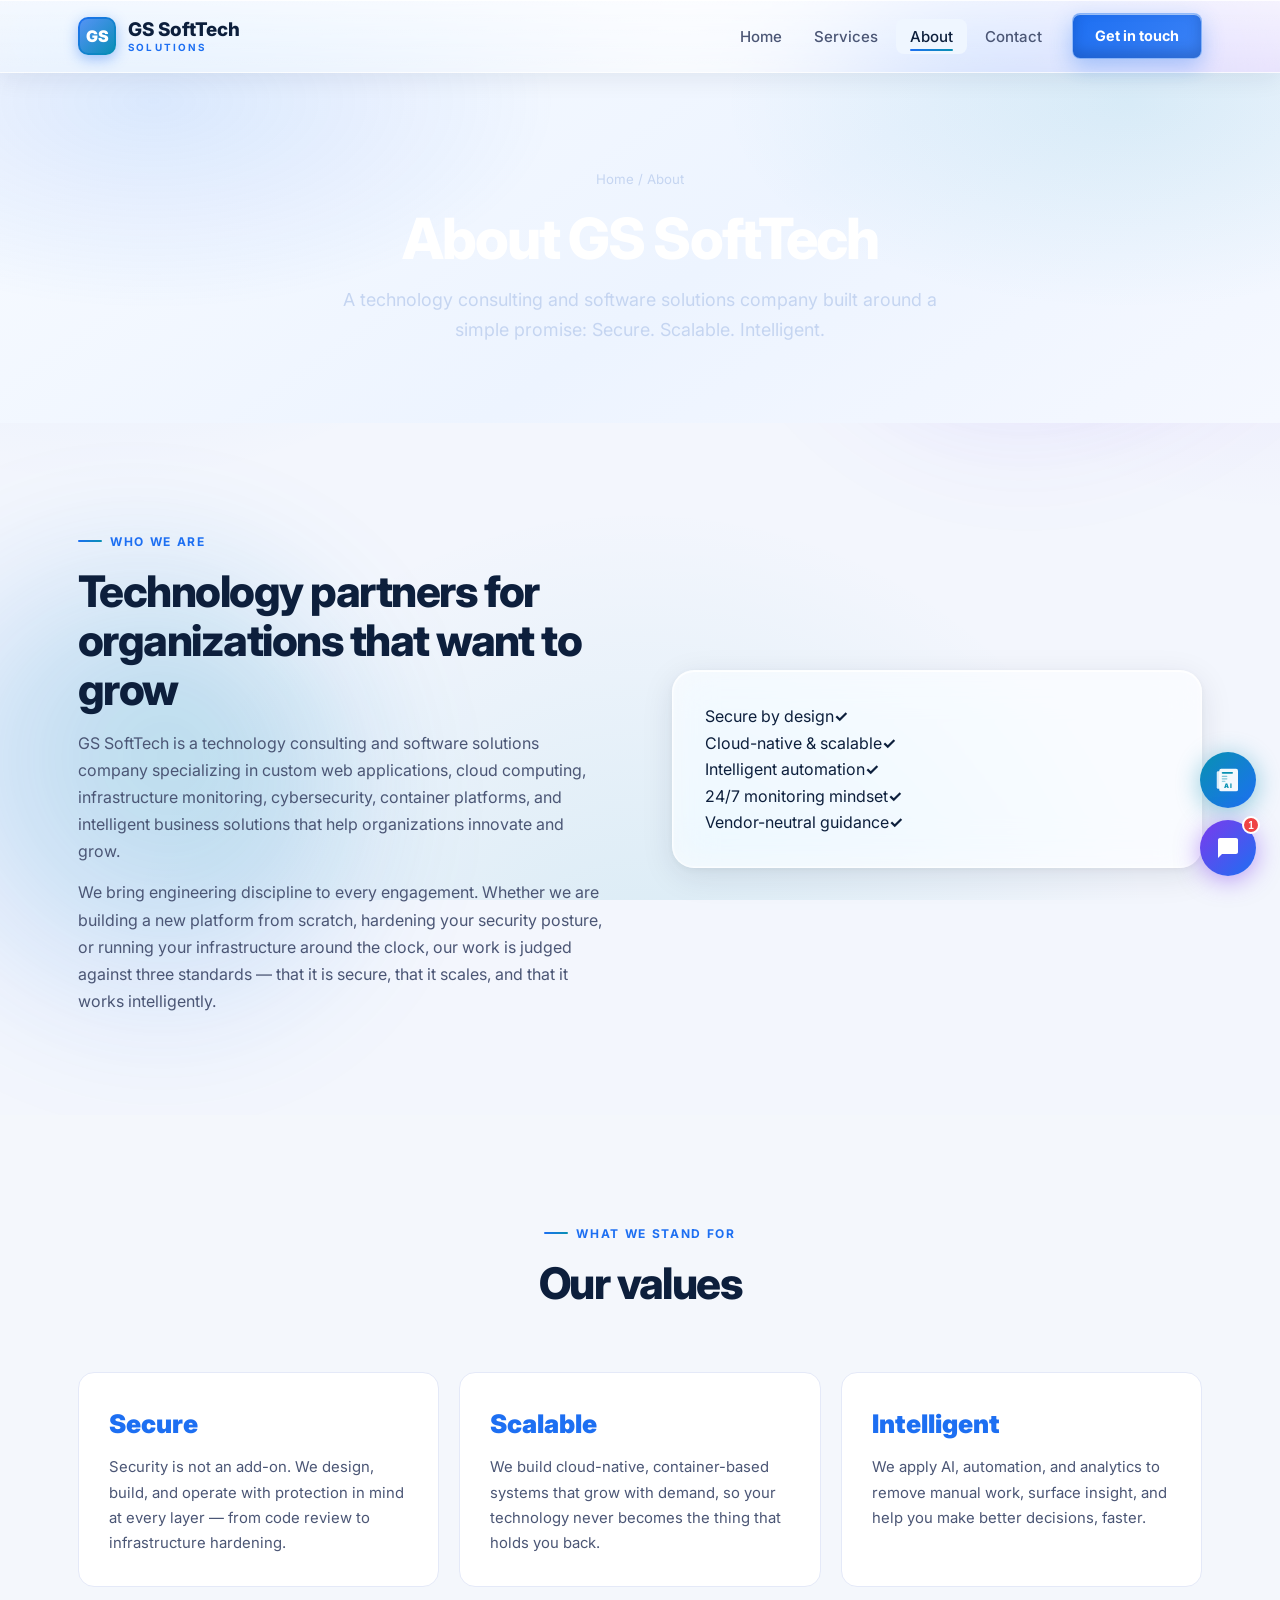
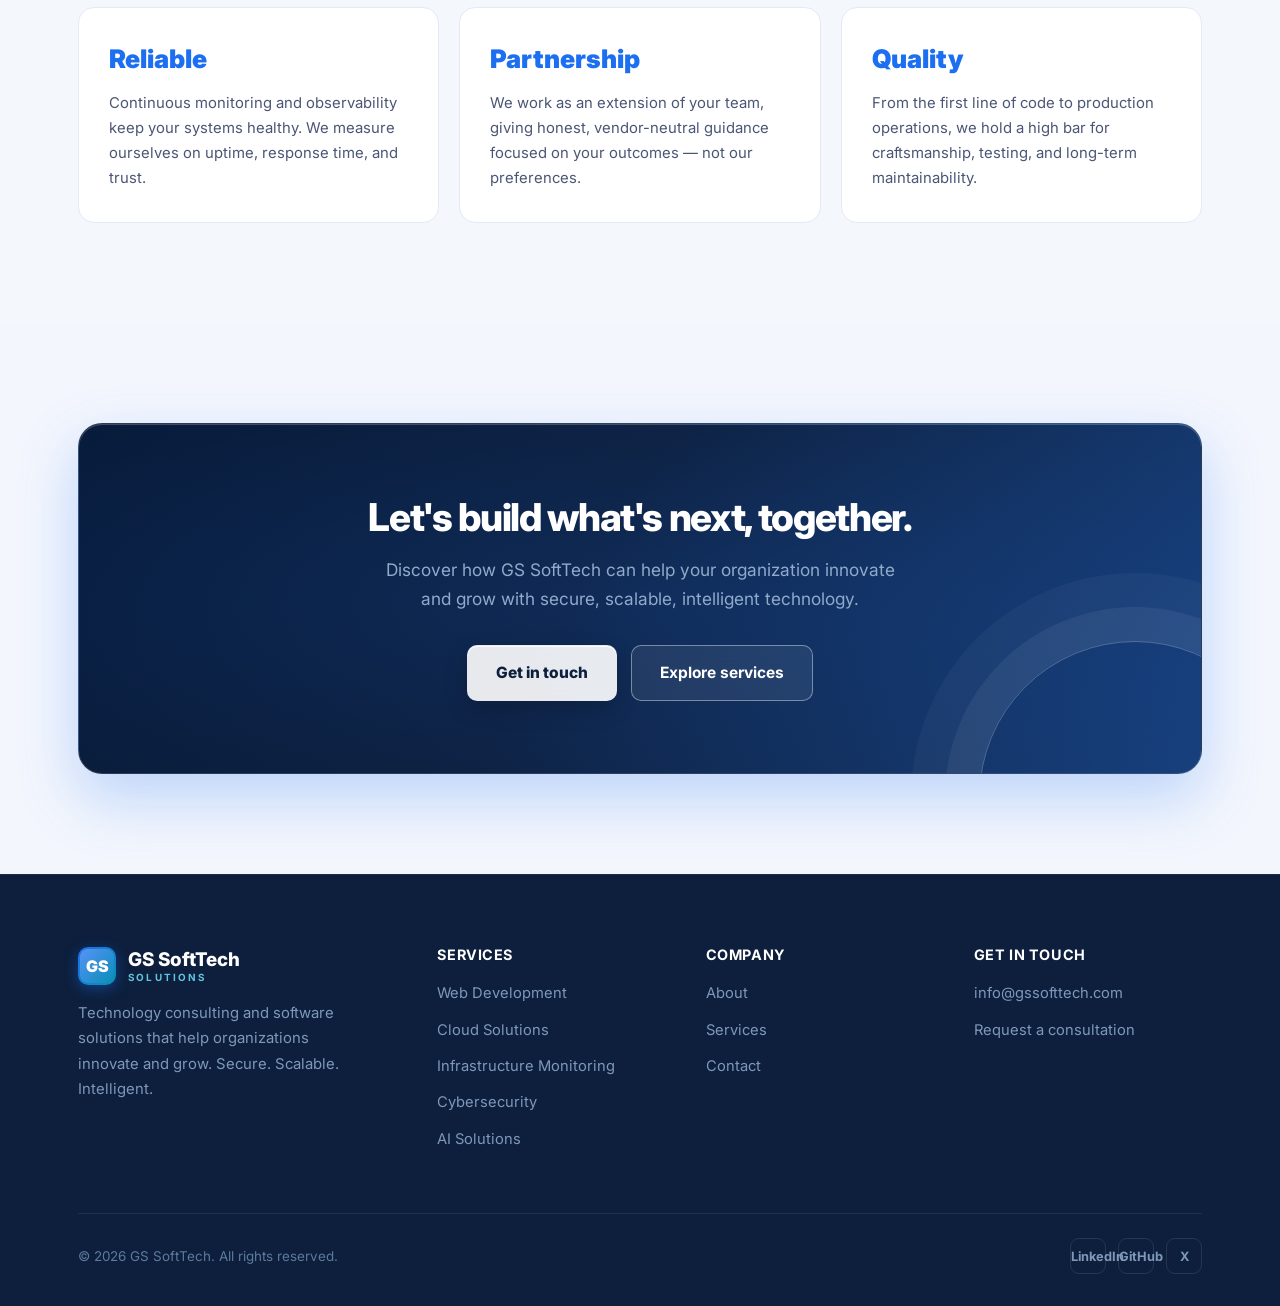
==== commit 0e8a5928: "Add Liquid Glass design layer: translucent frosted surfaces, backdrop blur, specular edges Co-Author" ====
--- a/about.html
+++ b/about.html
@@ -55,6 +55,7 @@
   <link rel="preconnect" href="https://fonts.gstatic.com" crossorigin />
   <link href="https://fonts.googleapis.com/css2?family=Inter:wght@400;500;600;700;800&display=swap" rel="stylesheet" />
   <link rel="stylesheet" href="styles.css" />
+  <link rel="stylesheet" href="glass.css" />
 </head>
 <body>
 
--- a/styles.css
+++ b/styles.css
@@ -1479,6 +1479,108 @@
 .arch-pill-icon { color: var(--blue); }
 .arch-pill-icon svg { display: block; }
 
+/* ── Modern visual direction ── */
+:root {
+  --ink: #07142d;
+  --electric: #6d5dfc;
+  --aqua: #22d3ee;
+}
+
+.hero {
+  min-height: min(880px, calc(100svh - 38px));
+  background: #0b1033;
+}
+.hero-bg::before { opacity: .18; transform: scale(1.06); }
+.hero-bg::after {
+  background:
+    radial-gradient(circle at 83% 14%, rgba(34,211,238,.34), transparent 25%),
+    radial-gradient(circle at 16% 82%, rgba(109,93,252,.42), transparent 32%),
+    linear-gradient(125deg, rgba(7,12,42,.96), rgba(31,17,90,.89) 48%, rgba(10,64,142,.84));
+}
+.hero::after {
+  content: ''; position: absolute; inset: 0; pointer-events: none; opacity: .28;
+  background-image: linear-gradient(rgba(255,255,255,.12) 1px, transparent 1px), linear-gradient(90deg, rgba(255,255,255,.12) 1px, transparent 1px);
+  background-size: 64px 64px; mask-image: linear-gradient(to bottom, #000, transparent 75%);
+}
+.hero-grid { gap: clamp(32px, 5vw, 72px); }
+.hero-copy { position: relative; }
+.hero-copy::before {
+  content: ''; position: absolute; width: 70px; height: 70px; left: -28px; top: 65px; z-index: -1;
+  background: var(--aqua); border-radius: 50%; filter: blur(45px); opacity: .38;
+}
+.hero-badge { background: rgba(255,255,255,.09); border-color: rgba(255,255,255,.24); color: #c7d8ff; backdrop-filter: blur(12px); }
+.hero-badge .dot { background: var(--aqua); box-shadow: 0 0 0 4px rgba(34,211,238,.16); }
+.hero h1 { font-size: clamp(3rem, 6vw, 5.4rem); letter-spacing: -.065em; }
+.hero .tagline { color: #eef5ff; }
+.hero p.lead { color: rgba(225,235,255,.78); }
+.hero .btn-primary { background: linear-gradient(120deg, var(--electric), #387dff 55%, var(--aqua)); box-shadow: 0 12px 32px rgba(34,211,238,.2); }
+.hero .btn-ghost { background: rgba(255,255,255,.09); color: #fff; border-color: rgba(255,255,255,.27); box-shadow: none; backdrop-filter: blur(12px); }
+.hero .btn-ghost:hover { background: rgba(255,255,255,.17); color: #fff; border-color: rgba(255,255,255,.5); }
+.hero-card { border-color: rgba(255,255,255,.48); box-shadow: 0 28px 80px rgba(1,4,24,.38), 0 0 0 8px rgba(255,255,255,.045); }
+.hero-dots { bottom: 30px; }
+.hero-dot { background: rgba(255,255,255,.45); }
+.hero-dot.active { background: var(--aqua); }
+.hero-arrow { background: rgba(255,255,255,.1); border-color: rgba(255,255,255,.28); color: #fff; backdrop-filter: blur(12px); }
+.hero-arrow:hover { background: rgba(255,255,255,.2); color: #fff; box-shadow: none; }
+
+.trust { position: relative; z-index: 2; background: #fff; border: 0; box-shadow: 0 10px 40px rgba(13,31,60,.08); }
+.trust-pill { border-radius: 999px; background: #f7f9ff; border-color: #e5eafe; }
+
+.impact-strip { position: relative; overflow: hidden; padding: 0; background: var(--ink); }
+.impact-strip::before { content: ''; position: absolute; inset: 0; background: radial-gradient(circle at 5% 0, rgba(109,93,252,.52), transparent 30%), radial-gradient(circle at 92% 100%, rgba(34,211,238,.3), transparent 27%); }
+.impact-grid { position: relative; display: grid; grid-template-columns: repeat(3, 1fr); }
+.impact-item { min-height: 235px; padding: 42px clamp(24px, 3vw, 42px); display: flex; flex-direction: column; gap: 12px; border-right: 1px solid rgba(255,255,255,.15); }
+.impact-item:last-child { border: 0; }
+.impact-kicker { color: var(--aqua); font-size: .72rem; font-weight: 800; letter-spacing: .15em; text-transform: uppercase; }
+.impact-item strong { color: #fff; font-size: clamp(1.25rem, 2vw, 1.55rem); line-height: 1.2; letter-spacing: -.035em; }
+.impact-item > span:last-child { color: #aebfdd; font-size: .94rem; line-height: 1.65; }
+
+.our-work { position: relative; overflow: hidden; background: #0a1731; }
+.our-work::before { content: ''; position: absolute; inset: 0; background: radial-gradient(circle at 82% 12%, rgba(29,111,242,.38), transparent 23%), radial-gradient(circle at 12% 72%, rgba(124,58,237,.28), transparent 32%); }
+.our-work .container { position: relative; }
+.our-work h2 { color: #fff; }
+.our-work .section-sub { color: #afc1e2; }
+.our-work .eyebrow { color: var(--aqua); }
+.our-work .eyebrow::before { background: var(--aqua); }
+.work-card { border: 1px solid rgba(255,255,255,.16); box-shadow: 0 20px 40px rgba(0,0,0,.22); }
+.work-card:hover { transform: translateY(-9px) rotateX(1deg); border-color: rgba(34,211,238,.65); }
+
+.bg-alt { background-color: #f4f7ff; background-image: radial-gradient(rgba(109,93,252,.12) .65px, transparent .65px); }
+.card, .cloud-card, .value, .step, .svc-detail { border-color: #e4e9f8; }
+.card { box-shadow: 0 10px 28px rgba(21,39,84,.045); }
+.card:hover { border-color: rgba(109,93,252,.3); box-shadow: 0 20px 44px rgba(48,45,122,.14); }
+.card .icon, .svc-detail .icon { background: linear-gradient(135deg, #eef2ff, #e9fbff); border-color: #d5ddff; color: var(--electric); }
+.grid-3 > .card:nth-child(3n+2) .icon { background: linear-gradient(135deg, #f3edff, #eef2ff); color: #7c3aed; }
+.grid-3 > .card:nth-child(3n) .icon { background: linear-gradient(135deg, #e8fbff, #eff6ff); color: #0891b2; }
+
+.steps { position: relative; }
+.step { background: linear-gradient(160deg, #fff, #f8faff); }
+.step:hover { border-color: rgba(109,93,252,.34); }
+.num { background: linear-gradient(135deg, var(--electric), #2979ff 60%, var(--aqua)); }
+.cta-band { background: linear-gradient(125deg, #07142d 0%, #172a61 53%, #285bc1 100%); }
+.cta-band::after { content: ''; position: absolute; width: 310px; height: 310px; right: -90px; bottom: -180px; border: 1px solid rgba(255,255,255,.25); border-radius: 50%; box-shadow: 0 0 0 34px rgba(255,255,255,.06), 0 0 0 68px rgba(255,255,255,.035); }
+
+.page-hero { background: linear-gradient(125deg, #081631, #162e6d 62%, #0d7192); border: 0; }
+.page-hero::before { background: radial-gradient(circle at 14% 18%, rgba(109,93,252,.7), transparent 31%), radial-gradient(circle at 88% 18%, rgba(34,211,238,.33), transparent 26%); }
+.page-hero h1 { color: #fff; }
+.page-hero p, .breadcrumb, .breadcrumb a { color: #c5d5f1; }
+.breadcrumb a:hover { color: #fff; }
+.form-card { box-shadow: 0 20px 50px rgba(21,39,84,.13); }
+
+@media (max-width: 960px) {
+  .impact-grid { grid-template-columns: 1fr; }
+  .impact-item { min-height: auto; padding: 28px; border-right: 0; border-bottom: 1px solid rgba(255,255,255,.15); }
+  .impact-item:last-child { border-bottom: 0; }
+}
+@media (max-width: 640px) {
+  .hero { min-height: auto; }
+  .hero::after { background-size: 38px 38px; }
+  .hero h1 { font-size: 2.65rem; }
+  .impact-item { padding: 26px 20px; }
+  .impact-item strong { font-size: 1.25rem; }
+  .our-work { padding: 64px 0; }
+}
+
 /* ── 2026 visual refinement ── */
 body {
   background: radial-gradient(circle at 100% 0, rgba(59,130,246,.055), transparent 25rem), var(--bg);
--- a/glass.css
+++ b/glass.css
@@ -0,0 +1,235 @@
+/* ═══════════════════════════════════════════════════════════
+   GS SoftTech — Liquid Glass design layer
+   Translucent frosted surfaces, backdrop blur, specular edges.
+   Layered on top of styles.css — remove this <link> to revert.
+   ═══════════════════════════════════════════════════════════ */
+
+:root {
+  --glass-bg:        rgba(255, 255, 255, 0.55);
+  --glass-bg-strong: rgba(255, 255, 255, 0.72);
+  --glass-bg-soft:   rgba(255, 255, 255, 0.38);
+  --glass-border:    rgba(255, 255, 255, 0.70);
+  --glass-blur:      saturate(180%) blur(20px);
+  --glass-blur-lg:   saturate(190%) blur(30px);
+  /* specular rim: bright top-left highlight + soft ambient drop */
+  --glass-rim:
+     inset 0 1px 0 rgba(255,255,255,0.85),
+     inset 0 0 0 1px rgba(255,255,255,0.30),
+     inset 0 -8px 20px rgba(255,255,255,0.18);
+  --glass-shadow:    0 8px 32px rgba(13,31,60,0.10), 0 2px 8px rgba(13,31,60,0.05);
+  --glass-shadow-lg: 0 20px 60px rgba(29,111,242,0.14), 0 6px 18px rgba(13,31,60,0.08);
+}
+
+/* ── Living page backdrop so translucency has something to refract ── */
+body {
+  background:
+    radial-gradient(60rem 60rem at 8% -10%,  rgba(29,111,242,0.14), transparent 60%),
+    radial-gradient(50rem 50rem at 100% 8%,  rgba(124,58,237,0.12), transparent 55%),
+    radial-gradient(55rem 55rem at 50% 115%, rgba(8,145,178,0.12),  transparent 60%),
+    #f3f6fd;
+  background-attachment: fixed;
+}
+
+/* floating colour blobs that drift behind the glass */
+body::before,
+body::after {
+  content: "";
+  position: fixed;
+  z-index: -1;
+  border-radius: 50%;
+  filter: blur(70px);
+  opacity: 0.55;
+  pointer-events: none;
+}
+body::before {
+  width: 42vw; height: 42vw; top: -8vw; right: -6vw;
+  background: radial-gradient(circle at 30% 30%, rgba(59,130,246,0.55), rgba(124,58,237,0.25) 60%, transparent 72%);
+  animation: glassDriftA 22s ease-in-out infinite alternate;
+}
+body::after {
+  width: 36vw; height: 36vw; bottom: -10vw; left: -8vw;
+  background: radial-gradient(circle at 60% 40%, rgba(8,145,178,0.50), rgba(29,111,242,0.22) 60%, transparent 72%);
+  animation: glassDriftB 26s ease-in-out infinite alternate;
+}
+@keyframes glassDriftA { to { transform: translate3d(-5vw, 6vh, 0) scale(1.12); } }
+@keyframes glassDriftB { to { transform: translate3d(6vw, -5vh, 0) scale(1.1); } }
+
+/* ── Shared glass surface recipe ── */
+.site-header,
+.card, .cloud-card, .work-card, .step, .media-box,
+.hero-badge, .skill-pill, .trust-pill, .ticker-bar,
+.pipeline-card, .tech-showcase, .ai-card, .arch-pillar {
+  background: var(--glass-bg);
+  -webkit-backdrop-filter: var(--glass-blur);
+  backdrop-filter: var(--glass-blur);
+  border: 1px solid var(--glass-border);
+  box-shadow: var(--glass-rim), var(--glass-shadow);
+}
+
+/* ── Sticky header: the canonical glass bar ── */
+.site-header {
+  background: linear-gradient(180deg, rgba(255,255,255,0.72), rgba(255,255,255,0.46));
+  -webkit-backdrop-filter: var(--glass-blur-lg);
+  backdrop-filter: var(--glass-blur-lg);
+  border: 0;
+  border-bottom: 1px solid rgba(255,255,255,0.55);
+  box-shadow: inset 0 1px 0 rgba(255,255,255,0.85), 0 6px 24px rgba(13,31,60,0.07);
+}
+
+/* ── Ticker: thin translucent strip ── */
+.ticker-bar {
+  background: linear-gradient(180deg, rgba(13,31,60,0.82), rgba(13,31,60,0.70));
+  -webkit-backdrop-filter: saturate(160%) blur(14px);
+  backdrop-filter: saturate(160%) blur(14px);
+  border: 0;
+  border-bottom: 1px solid rgba(255,255,255,0.12);
+  box-shadow: none;
+}
+
+/* ── Cards: frosted panes with specular rim & liquid hover ── */
+.card, .cloud-card, .work-card, .step {
+  border-radius: 20px;
+  transition: transform .4s cubic-bezier(.2,.7,.3,1), box-shadow .4s ease, background .3s ease;
+}
+.card::before, .cloud-card::before { display: none; }  /* retire old hover wash */
+.card:hover, .cloud-card:hover, .work-card:hover, .step:hover {
+  background: var(--glass-bg-strong);
+  transform: translateY(-6px);
+  box-shadow: var(--glass-rim), var(--glass-shadow-lg);
+  border-color: rgba(255,255,255,0.9);
+}
+
+/* Card icon tiles become little glass chips */
+.card .icon, .svc-detail .icon {
+  background: linear-gradient(135deg, rgba(255,255,255,0.75), rgba(233,240,255,0.55));
+  -webkit-backdrop-filter: blur(8px);
+  backdrop-filter: blur(8px);
+  border: 1px solid rgba(255,255,255,0.8);
+  box-shadow: inset 0 1px 0 rgba(255,255,255,0.9), 0 4px 12px rgba(29,111,242,0.12);
+  color: var(--blue);
+}
+
+/* ── Media / metrics panel ── */
+.media-box { border-radius: 22px; }
+.media-box .metric-item {
+  background: rgba(255,255,255,0.45);
+  border: 1px solid rgba(255,255,255,0.6);
+  border-radius: 12px;
+  -webkit-backdrop-filter: blur(6px);
+  backdrop-filter: blur(6px);
+}
+
+/* ── Pills & badges ── */
+.hero-badge {
+  background: rgba(255,255,255,0.14);
+  border: 1px solid rgba(255,255,255,0.32);
+  -webkit-backdrop-filter: saturate(180%) blur(14px);
+  backdrop-filter: saturate(180%) blur(14px);
+  box-shadow: inset 0 1px 0 rgba(255,255,255,0.4);
+  color: #e8f0ff;
+}
+.skill-pill {
+  background: rgba(255,255,255,0.12);
+  border: 1px solid rgba(255,255,255,0.26);
+  box-shadow: inset 0 1px 0 rgba(255,255,255,0.3);
+}
+.trust-pill {
+  background: var(--glass-bg);
+  border: 1px solid var(--glass-border);
+  box-shadow: inset 0 1px 0 rgba(255,255,255,0.8), 0 2px 10px rgba(13,31,60,0.05);
+  border-radius: 999px;
+}
+
+/* ── Buttons: liquid glass pills ── */
+.btn-primary {
+  background: linear-gradient(135deg, rgba(59,130,246,0.92), rgba(29,111,242,0.88));
+  border: 1px solid rgba(255,255,255,0.45);
+  -webkit-backdrop-filter: blur(8px);
+  backdrop-filter: blur(8px);
+  box-shadow:
+    inset 0 1px 0 rgba(255,255,255,0.55),
+    inset 0 -6px 14px rgba(0,30,90,0.25),
+    0 8px 22px rgba(29,111,242,0.32);
+}
+.btn-primary:hover {
+  box-shadow:
+    inset 0 1px 0 rgba(255,255,255,0.65),
+    0 12px 30px rgba(29,111,242,0.42);
+}
+.btn-ghost {
+  background: rgba(255,255,255,0.45);
+  -webkit-backdrop-filter: saturate(160%) blur(12px);
+  backdrop-filter: saturate(160%) blur(12px);
+  border: 1px solid rgba(255,255,255,0.7);
+  box-shadow: inset 0 1px 0 rgba(255,255,255,0.8), 0 4px 14px rgba(13,31,60,0.06);
+}
+.btn-ghost:hover { background: rgba(255,255,255,0.62); }
+.btn-light {
+  background: rgba(255,255,255,0.9);
+  -webkit-backdrop-filter: blur(10px);
+  backdrop-filter: blur(10px);
+  box-shadow: inset 0 1px 0 rgba(255,255,255,0.9), 0 8px 22px rgba(0,0,0,0.18);
+}
+.btn-outline-light {
+  background: rgba(255,255,255,0.08);
+  -webkit-backdrop-filter: blur(10px);
+  backdrop-filter: blur(10px);
+  border: 1px solid rgba(255,255,255,0.4);
+}
+
+/* ── Hero cards (the showcase panels) read as thick frosted glass ── */
+.hero-card, .pipeline-card, .tech-showcase, .ai-card {
+  background: rgba(255,255,255,0.72);
+  -webkit-backdrop-filter: var(--glass-blur-lg);
+  backdrop-filter: var(--glass-blur-lg);
+  border: 1px solid rgba(255,255,255,0.8);
+  box-shadow:
+    inset 0 1px 0 rgba(255,255,255,0.9),
+    0 24px 70px rgba(13,31,60,0.22);
+  border-radius: 22px;
+}
+
+/* ── Steps: numbered frosted tiles ── */
+.step { border-radius: 18px; }
+
+/* ── CTA band keeps its deep gradient but gains a glass inner sheen ── */
+.cta-band {
+  border: 1px solid rgba(255,255,255,0.14);
+  box-shadow:
+    inset 0 1px 0 rgba(255,255,255,0.22),
+    0 24px 60px rgba(29,111,242,0.25);
+}
+
+/* ── Floating chat / bot buttons → glass orbs ── */
+#chatbot-toggle, #newsbot-toggle,
+.chatbot-toggle, .newsbot-toggle,
+[class*="bot-toggle"], [class*="bot-fab"] {
+  -webkit-backdrop-filter: blur(10px) saturate(160%);
+  backdrop-filter: blur(10px) saturate(160%);
+  border: 1px solid rgba(255,255,255,0.35) !important;
+  box-shadow: inset 0 1px 0 rgba(255,255,255,0.5), 0 10px 28px rgba(29,111,242,0.35) !important;
+}
+
+/* ── Mobile nav drawer ── */
+@media (max-width: 860px) {
+  .nav-links {
+    background: rgba(255,255,255,0.78);
+    -webkit-backdrop-filter: var(--glass-blur-lg);
+    backdrop-filter: var(--glass-blur-lg);
+    border-bottom: 1px solid rgba(255,255,255,0.6);
+    box-shadow: 0 16px 40px rgba(13,31,60,0.12);
+  }
+}
+
+/* ── Graceful fallback where backdrop-filter is unsupported ── */
+@supports not ((-webkit-backdrop-filter: blur(1px)) or (backdrop-filter: blur(1px))) {
+  .site-header { background: rgba(255,255,255,0.96); }
+  .card, .cloud-card, .work-card, .step, .media-box,
+  .hero-card, .pipeline-card, .tech-showcase, .ai-card { background: #ffffff; }
+  .trust-pill { background: #f7f9ff; }
+}
+
+/* ── Respect reduced-motion: freeze the drifting blobs ── */
+@media (prefers-reduced-motion: reduce) {
+  body::before, body::after { animation: none; }
+}
